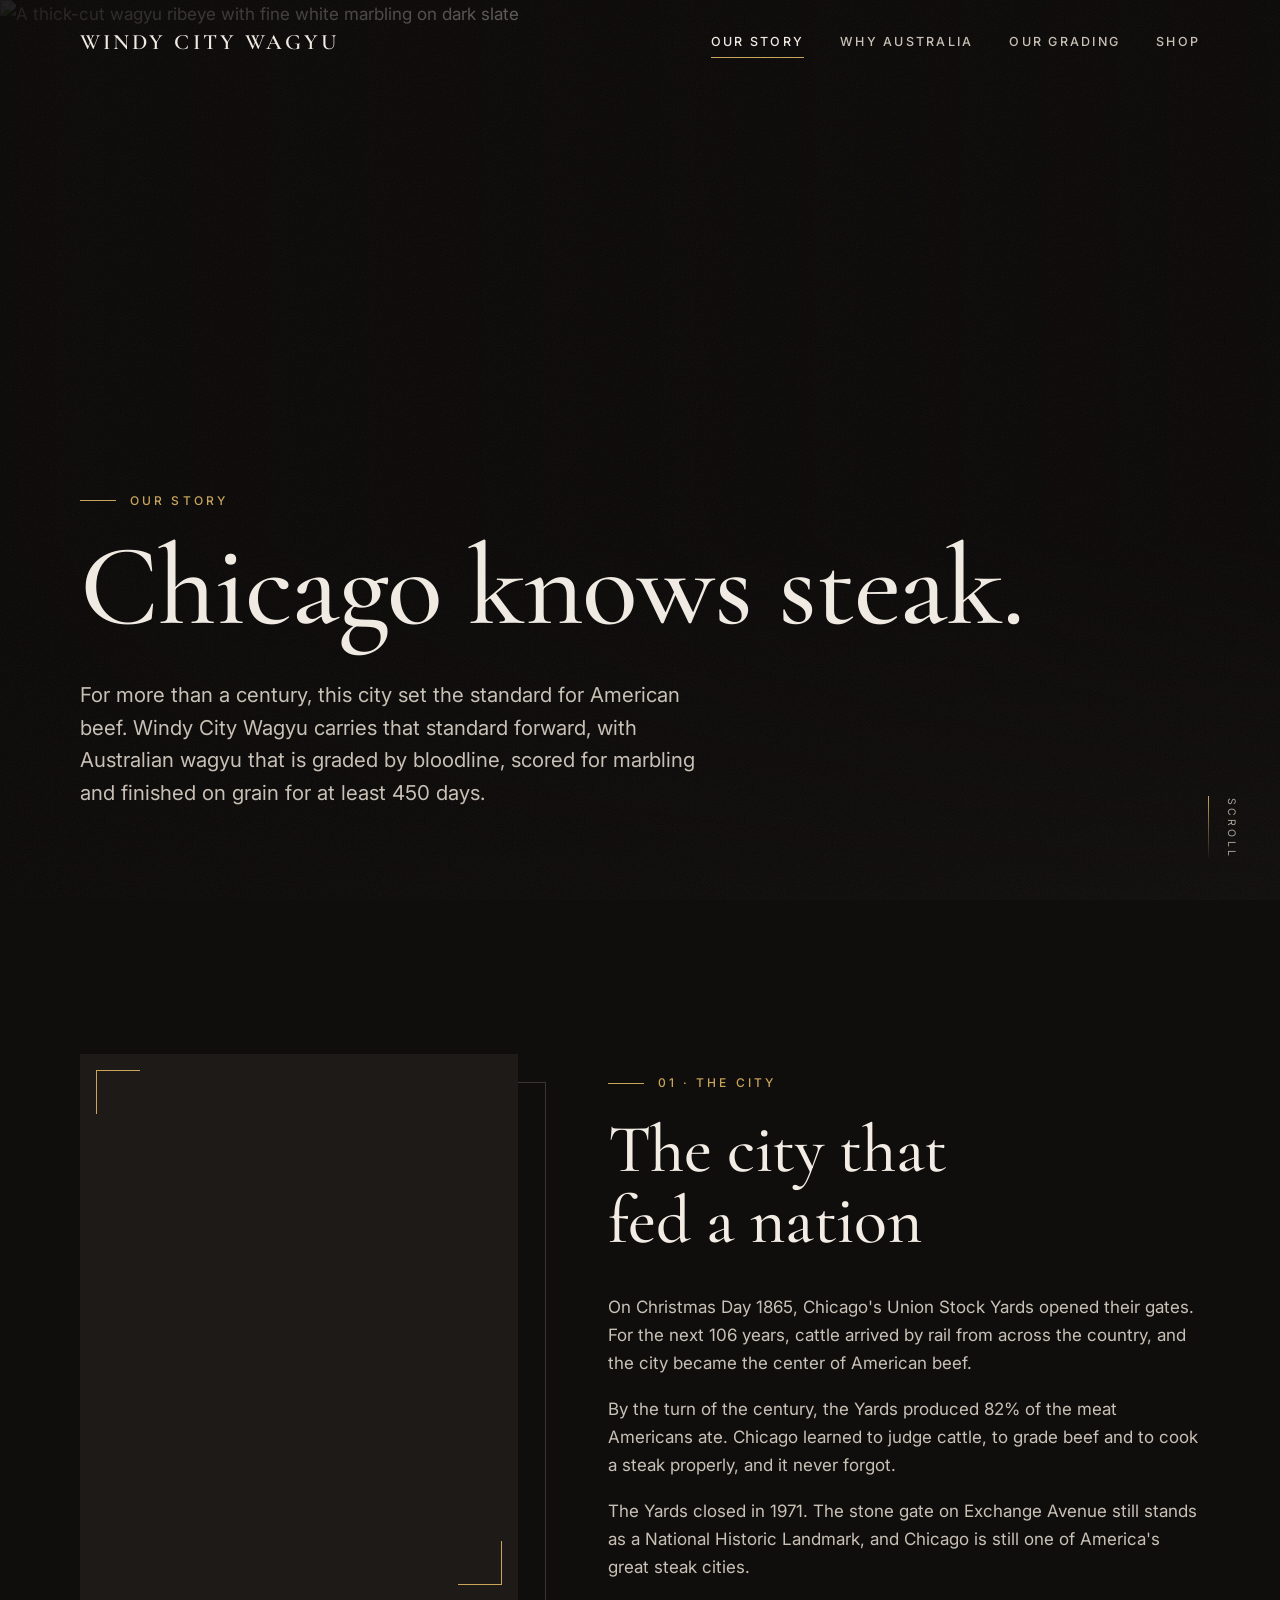
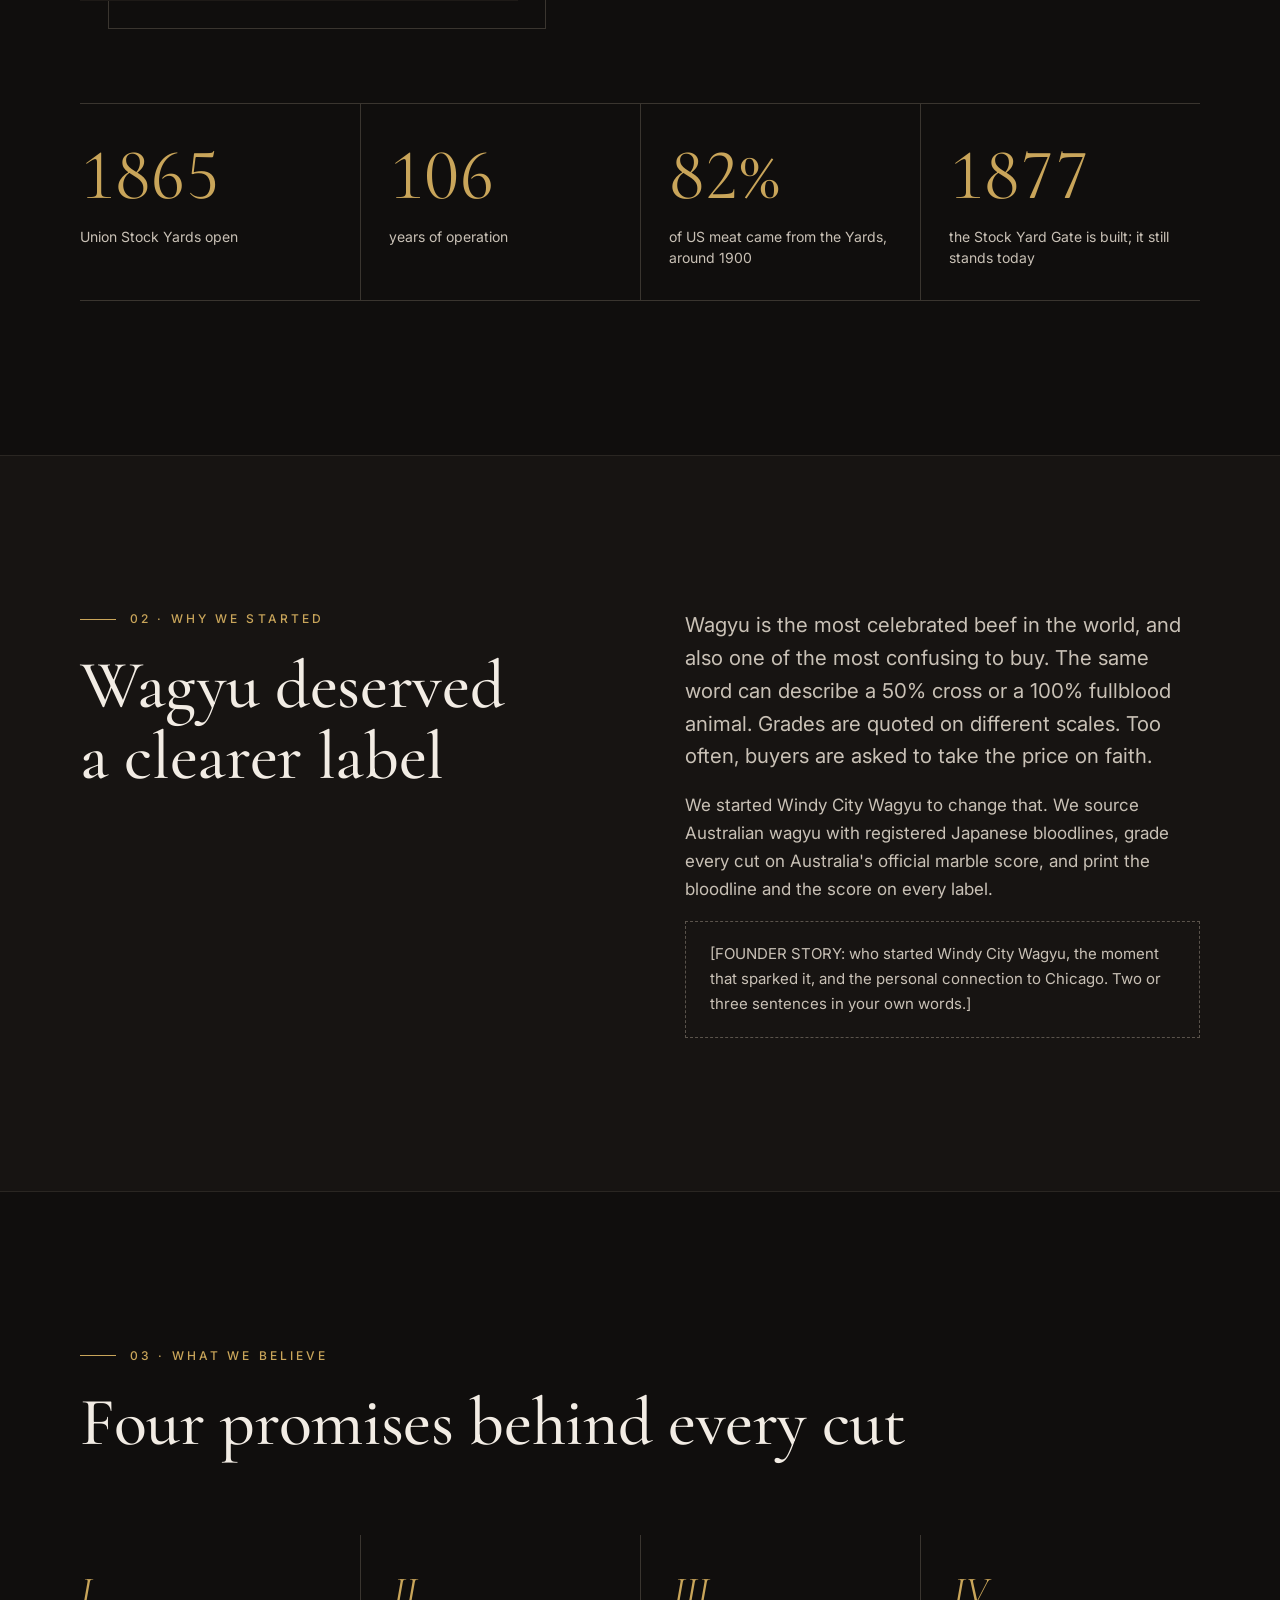
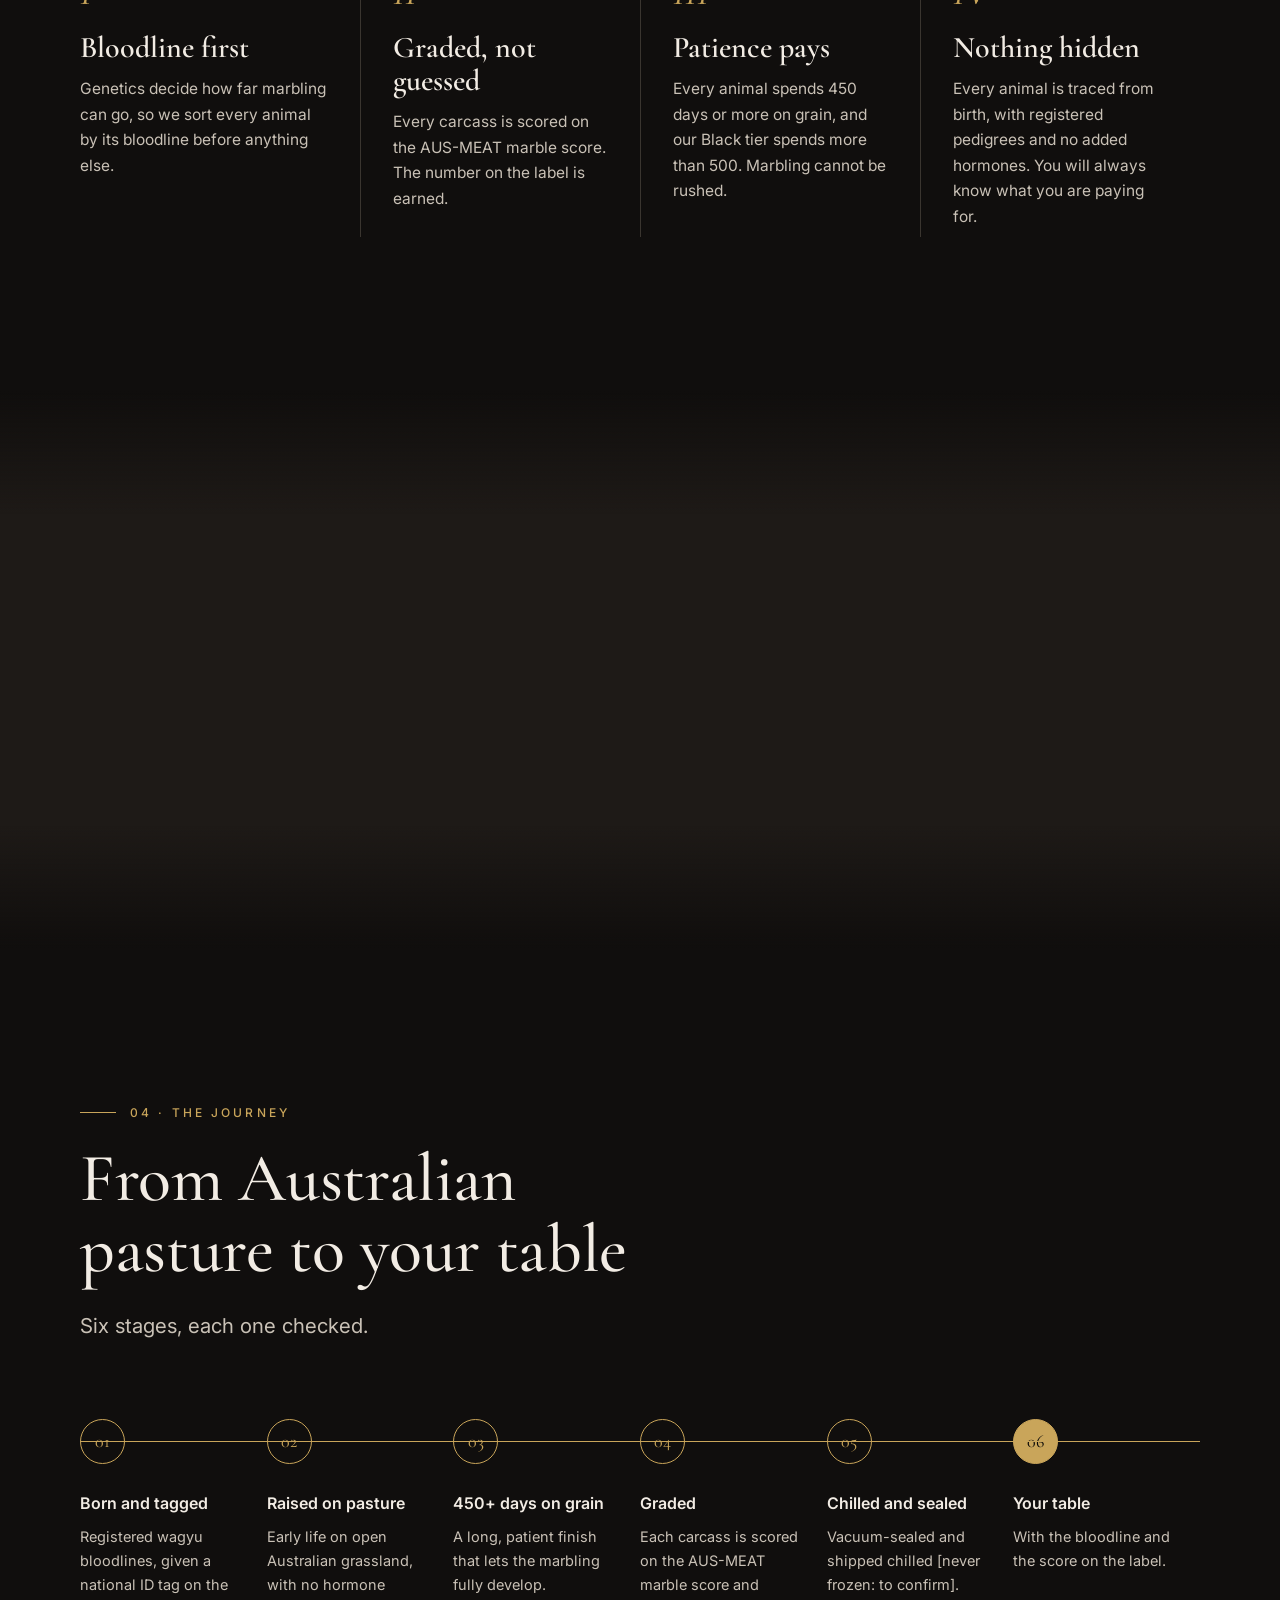
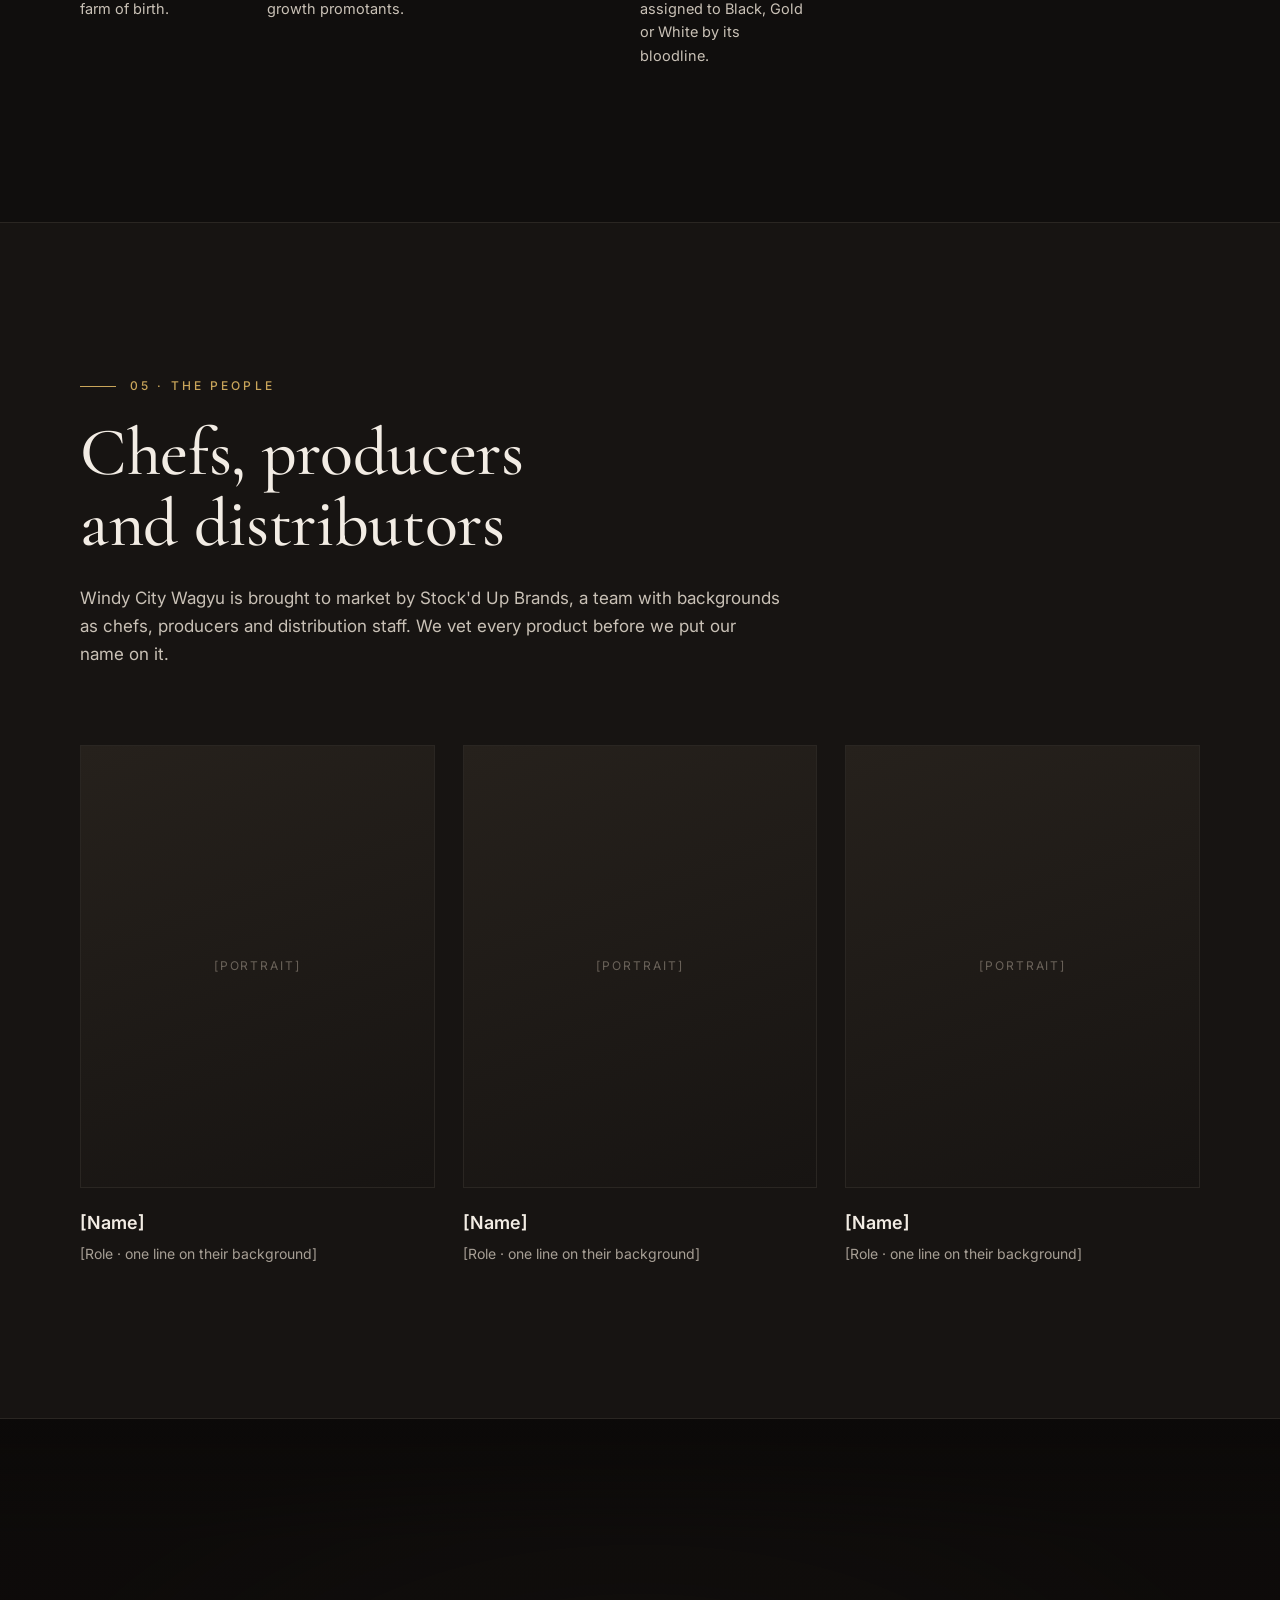
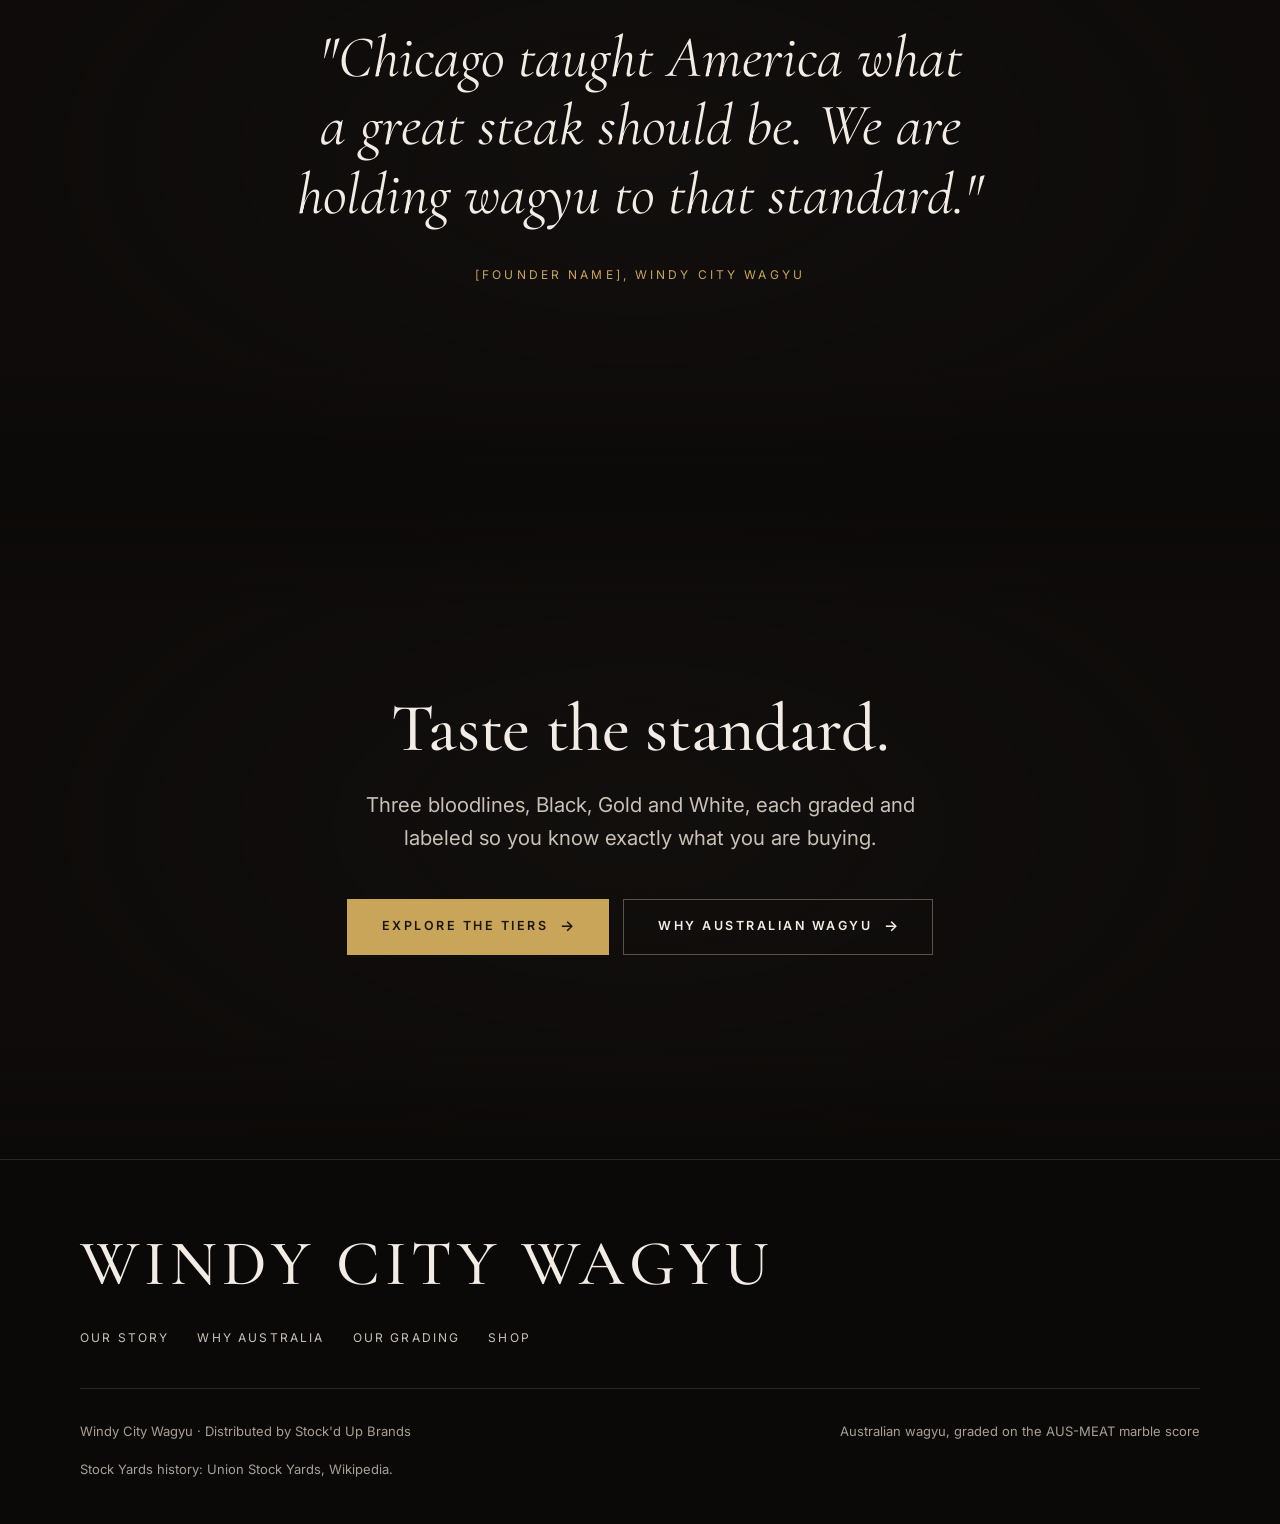
==== index.html @ c62c2001 "Redesign the site with a shared design system and motion Same copy on all four pages. Adds a shared " ====
<!doctype html>
<html lang="en">
<head>
<meta charset="utf-8">
<meta name="viewport" content="width=device-width, initial-scale=1">
<title>Our Story — Windy City Wagyu</title>
<meta name="description" content="Australian wagyu graded by bloodline, scored for marbling and finished on grain for at least 450 days.">
<meta name="theme-color" content="#100E0D">
<link rel="preconnect" href="https://fonts.googleapis.com">
<link rel="preconnect" href="https://fonts.gstatic.com" crossorigin>
<link rel="stylesheet" href="https://fonts.googleapis.com/css2?family=Cormorant+Garamond:ital,wght@0,500;0,600;1,500&amp;family=Inter:wght@300;400;500;600&amp;display=swap">
<link rel="preload" as="image" href="images/hero-ribeye.webp">
<link rel="stylesheet" href="styles.css">
<script>document.documentElement.classList.add('js')</script>
</head>
<body>

<header class="site-header">
<div class="wrap">
<a class="brand" href="index.html">WINDY CITY WAGYU</a>
<button class="nav-toggle" type="button" aria-label="Menu" aria-expanded="false" aria-controls="site-nav"><span></span><span></span></button>
<nav id="site-nav" class="nav" aria-label="Main">
<a href="index.html" aria-current="page">Our Story</a>
<a href="why-australia.html">Why Australia</a>
<a href="our-grading.html">Our Grading</a>
<a href="shop.html">Shop</a>
</nav>
</div>
</header>

<main>

<section id="top" class="hero">
<div class="hero-media" style="--pos: 70% center"><img src="images/hero-ribeye.webp" alt="A thick-cut wagyu ribeye with fine white marbling on dark slate" width="2400" height="1350" fetchpriority="high"></div>
<div class="wrap">
<p class="eyebrow" data-hero="1">Our Story</p>
<h1 class="display" data-hero="2">Chicago knows steak.</h1>
<p class="lede" data-hero="3">For more than a century, this city set the standard for American beef. Windy City Wagyu carries that standard forward, with Australian wagyu that is graded by bloodline, scored for marbling and finished on grain for at least 450 days.</p>
</div>
<span class="scroll-cue" aria-hidden="true">Scroll</span>
</section>

<section class="section" aria-labelledby="city-title">
<div class="wrap">
<div class="split split--wide-right">
<div class="frame-wrap" data-reveal="left">
<div class="frame frame--portrait frame--corners" data-parallax><img src="images/stockyard-gate.webp" alt="A historic limestone stockyard gate at dusk" width="1400" height="1750" loading="lazy"></div>
</div>
<div>
<p class="eyebrow" data-reveal>01 · The city</p>
<h2 id="city-title" class="h2" data-reveal style="--d:.1s">The city that fed a nation</h2>
<div class="muted" style="margin-top: 36px">
<p data-reveal style="--d:.15s">On Christmas Day 1865, Chicago's Union Stock Yards opened their gates. For the next 106 years, cattle arrived by rail from across the country, and the city became the center of American beef.</p>
<p data-reveal style="--d:.2s">By the turn of the century, the Yards produced 82% of the meat Americans ate. Chicago learned to judge cattle, to grade beef and to cook a steak properly, and it never forgot.</p>
<p data-reveal style="--d:.25s">The Yards closed in 1971. The stone gate on Exchange Avenue still stands as a National Historic Landmark, and Chicago is still one of America's great steak cities.</p>
</div>
</div>
</div>
<div class="stats">
<div class="stat" data-reveal><div class="stat-num" data-count>1865</div><div class="stat-label">Union Stock Yards open</div></div>
<div class="stat" data-reveal style="--d:.1s"><div class="stat-num" data-count>106</div><div class="stat-label">years of operation</div></div>
<div class="stat" data-reveal style="--d:.2s"><div class="stat-num" data-count>82%</div><div class="stat-label">of US meat came from the Yards, around 1900</div></div>
<div class="stat" data-reveal style="--d:.3s"><div class="stat-num" data-count>1877</div><div class="stat-label">the Stock Yard Gate is built; it still stands today</div></div>
</div>
</div>
</section>

<section class="section section--alt" aria-labelledby="why-title">
<div class="wrap">
<div class="split split--top">
<div>
<p class="eyebrow" data-reveal>02 · Why we started</p>
<h2 id="why-title" class="h2" data-reveal style="--d:.1s">Wagyu deserved a clearer label</h2>
</div>
<div class="muted">
<p class="lede" data-reveal>Wagyu is the most celebrated beef in the world, and also one of the most confusing to buy. The same word can describe a 50% cross or a 100% fullblood animal. Grades are quoted on different scales. Too often, buyers are asked to take the price on faith.</p>
<p data-reveal style="--d:.1s">We started Windy City Wagyu to change that. We source Australian wagyu with registered Japanese bloodlines, grade every cut on Australia's official marble score, and print the bloodline and the score on every label.</p>
<p class="placeholder-note" data-reveal style="--d:.2s">[FOUNDER STORY: who started Windy City Wagyu, the moment that sparked it, and the personal connection to Chicago. Two or three sentences in your own words.]</p>
</div>
</div>
</div>
</section>

<section class="section" aria-labelledby="believe-title">
<div class="wrap">
<div class="section-head">
<p class="eyebrow" data-reveal>03 · What we believe</p>
<h2 id="believe-title" class="h2" data-reveal style="--d:.1s">Four promises behind every cut</h2>
</div>
<div class="grid-4">
<div class="promise" data-reveal><div class="numeral">I</div><h3>Bloodline first</h3><p>Genetics decide how far marbling can go, so we sort every animal by its bloodline before anything else.</p></div>
<div class="promise" data-reveal style="--d:.1s"><div class="numeral">II</div><h3>Graded, not guessed</h3><p>Every carcass is scored on the AUS-MEAT marble score. The number on the label is earned.</p></div>
<div class="promise" data-reveal style="--d:.2s"><div class="numeral">III</div><h3>Patience pays</h3><p>Every animal spends 450 days or more on grain, and our Black tier spends more than 500. Marbling cannot be rushed.</p></div>
<div class="promise" data-reveal style="--d:.3s"><div class="numeral">IV</div><h3>Nothing hidden</h3><p>Every animal is traced from birth, with registered pedigrees and no added hormones. You will always know what you are paying for.</p></div>
</div>
</div>
</section>

<div class="band" aria-hidden="true">
<div class="frame" data-parallax><img src="images/pasture-herd.webp" alt="" width="2400" height="1029" loading="lazy"></div>
</div>

<section class="section" aria-labelledby="journey-title">
<div class="wrap">
<div class="section-head">
<p class="eyebrow" data-reveal>04 · The journey</p>
<h2 id="journey-title" class="h2" data-reveal style="--d:.1s">From Australian pasture to your table</h2>
<p class="lede" data-reveal style="--d:.2s">Six stages, each one checked.</p>
</div>
<ol class="steps">
<li style="--d:0s"><div class="dot">01</div><h3>Born and tagged</h3><p>Registered wagyu bloodlines, given a national ID tag on the farm of birth.</p></li>
<li style="--d:.35s"><div class="dot">02</div><h3>Raised on pasture</h3><p>Early life on open Australian grassland, with no hormone growth promotants.</p></li>
<li style="--d:.7s"><div class="dot">03</div><h3>450+ days on grain</h3><p>A long, patient finish that lets the marbling fully develop.</p></li>
<li style="--d:1.05s"><div class="dot">04</div><h3>Graded</h3><p>Each carcass is scored on the AUS-MEAT marble score and assigned to Black, Gold or White by its bloodline.</p></li>
<li style="--d:1.4s"><div class="dot">05</div><h3>Chilled and sealed</h3><p>Vacuum-sealed and shipped chilled [never frozen: to confirm].</p></li>
<li style="--d:1.75s"><div class="dot">06</div><h3>Your table</h3><p>With the bloodline and the score on the label.</p></li>
</ol>
</div>
</section>

<section class="section section--alt" aria-labelledby="people-title">
<div class="wrap">
<div class="section-head">
<p class="eyebrow" data-reveal>05 · The people</p>
<h2 id="people-title" class="h2" data-reveal style="--d:.1s">Chefs, producers and distributors</h2>
<p class="muted" data-reveal style="--d:.2s">Windy City Wagyu is brought to market by Stock'd Up Brands, a team with backgrounds as chefs, producers and distribution staff. We vet every product before we put our name on it.</p>
</div>
<div class="people">
<div class="person" data-reveal><div class="portrait" role="img" aria-label="Portrait placeholder">[PORTRAIT]</div><h3>[Name]</h3><p>[Role · one line on their background]</p></div>
<div class="person" data-reveal style="--d:.1s"><div class="portrait" role="img" aria-label="Portrait placeholder">[PORTRAIT]</div><h3>[Name]</h3><p>[Role · one line on their background]</p></div>
<div class="person" data-reveal style="--d:.2s"><div class="portrait" role="img" aria-label="Portrait placeholder">[PORTRAIT]</div><h3>[Name]</h3><p>[Role · one line on their background]</p></div>
</div>
</div>
</section>

<section class="photo-section center" aria-labelledby="quote-title">
<div class="frame" data-parallax><img src="images/searing.webp" alt="" width="2400" height="1350" loading="lazy"></div>
<div class="wrap wrap--narrow">
<h2 id="quote-title" class="visually-hidden">Our promise</h2>
<p class="quote" data-reveal style="--d:.1s">"Chicago taught America what a great steak should be. We are holding wagyu to that standard."</p>
<p class="attribution" data-reveal style="--d:.25s">[Founder name], Windy City Wagyu</p>
</div>
</section>

<section id="shop" class="photo-section center">
<div class="frame" data-parallax><img src="images/cuts-board.webp" alt="" width="2400" height="1350" loading="lazy"></div>
<div class="wrap">
<h2 class="h2" data-reveal>Taste the standard.</h2>
<p class="muted lede" data-reveal style="--d:.1s">Three bloodlines, Black, Gold and White, each graded and labeled so you know exactly what you are buying.</p>
<div class="btns btns--center" data-reveal style="--d:.2s">
<a class="btn" href="our-grading.html">Explore the tiers</a>
<a class="btn btn--ghost" href="why-australia.html">Why Australian wagyu</a>
</div>
</div>
</section>

</main>

<footer class="site-footer">
<div class="wrap">
<div class="footer-top">
<div class="footer-brand">WINDY CITY WAGYU</div>
<nav class="footer-nav" aria-label="Footer">
<a href="index.html">Our Story</a>
<a href="why-australia.html">Why Australia</a>
<a href="our-grading.html">Our Grading</a>
<a href="shop.html">Shop</a>
</nav>
</div>
<div class="footer-meta">
<span>Windy City Wagyu · Distributed by Stock'd Up Brands</span>
<span>Australian wagyu, graded on the AUS-MEAT marble score</span>
</div>
<p class="footer-sources">Stock Yards history: Union Stock Yards, Wikipedia.</p>
</div>
</footer>

<script src="site.js" defer></script>
</body>
</html>
---- styles.css ----
/* Windy City Wagyu — shared design system */

:root {
  --ink: #0B0908;
  --bg: #100E0D;
  --bg-2: #171412;
  --bg-3: #1E1A17;
  --line: #2A2622;
  --line-2: #3A352F;
  --line-3: #5A534B;
  --text: #F2ECE4;
  --text-2: #C9C1B6;
  --text-3: #A79F95;
  --gold: #C9A55A;
  --gold-hi: #E2C27F;
  --gold-lo: #8C7038;
  --ivory: #EDE8E1;
  --serif: 'Cormorant Garamond', Georgia, serif;
  --sans: Inter, system-ui, -apple-system, sans-serif;
  --wrap: 1200px;
  --gutter: clamp(20px, 4vw, 40px);
  --section: clamp(88px, 12vw, 160px);
  --ease: cubic-bezier(.2, .7, .2, 1);
}

*, *::before, *::after { box-sizing: border-box; }
html { scroll-behavior: smooth; -webkit-text-size-adjust: 100%; }
body {
  margin: 0;
  background: var(--bg);
  color: var(--text);
  font-family: var(--sans);
  font-size: 17px;
  line-height: 1.65;
  -webkit-font-smoothing: antialiased;
  overflow-x: hidden;
}
img { display: block; max-width: 100%; height: auto; }
a { color: var(--gold); transition: color .3s var(--ease); }
a:hover { color: var(--gold-hi); }
::selection { background: var(--gold); color: var(--ink); }
:focus-visible { outline: 2px solid var(--gold); outline-offset: 3px; }

/* Film grain over everything, for a printed, tactile feel */
body::after {
  content: "";
  position: fixed;
  inset: 0;
  z-index: 100;
  pointer-events: none;
  opacity: .06;
  background-image: url("data:image/svg+xml,%3Csvg xmlns='http://www.w3.org/2000/svg' width='160' height='160'%3E%3Cfilter id='n'%3E%3CfeTurbulence type='fractalNoise' baseFrequency='.9' numOctaves='2' stitchTiles='stitch'/%3E%3C/filter%3E%3Crect width='100%25' height='100%25' filter='url(%23n)'/%3E%3C/svg%3E");
}

.wrap { max-width: var(--wrap); margin: 0 auto; padding: 0 var(--gutter); }
.wrap--narrow { max-width: 920px; }

/* ---------- Header ---------- */
.site-header {
  position: fixed;
  top: 0; left: 0; right: 0;
  z-index: 50;
  transition: background .4s var(--ease), border-color .4s var(--ease), backdrop-filter .4s;
  border-bottom: 1px solid transparent;
}
.site-header.is-scrolled,
.site-header.is-open {
  background: rgba(16, 14, 13, .86);
  backdrop-filter: blur(14px) saturate(1.2);
  -webkit-backdrop-filter: blur(14px) saturate(1.2);
  border-bottom-color: var(--line);
}
.site-header .wrap {
  display: flex;
  align-items: center;
  justify-content: space-between;
  gap: 24px;
  height: 84px;
  transition: height .4s var(--ease);
}
.site-header.is-scrolled .wrap { height: 68px; }
.brand {
  font-family: var(--serif);
  font-size: 22px;
  font-weight: 600;
  letter-spacing: .14em;
  color: var(--text);
  text-decoration: none;
  white-space: nowrap;
}
.brand:hover { color: var(--text); }
.nav { display: flex; gap: 36px; }
.nav a {
  position: relative;
  color: var(--text-2);
  text-decoration: none;
  font-size: 12.5px;
  font-weight: 500;
  letter-spacing: .18em;
  text-transform: uppercase;
  padding: 6px 0;
}
.nav a::after {
  content: "";
  position: absolute;
  left: 0; right: 0; bottom: 0;
  height: 1px;
  background: var(--gold);
  transform: scaleX(0);
  transform-origin: right;
  transition: transform .5s var(--ease);
}
.nav a:hover { color: var(--text); }
.nav a:hover::after, .nav a[aria-current="page"]::after { transform: scaleX(1); transform-origin: left; }
.nav a[aria-current="page"] { color: var(--text); }
.nav-toggle {
  display: none;
  width: 44px; height: 44px;
  margin-right: -10px;
  background: none;
  border: 0;
  cursor: pointer;
  position: relative;
}
.nav-toggle span {
  position: absolute;
  left: 11px; right: 11px;
  height: 1px;
  background: var(--text);
  transition: transform .4s var(--ease), top .4s var(--ease);
}
.nav-toggle span:first-child { top: 18px; }
.nav-toggle span:last-child { top: 26px; }
.is-open .nav-toggle span:first-child { top: 22px; transform: rotate(45deg); }
.is-open .nav-toggle span:last-child { top: 22px; transform: rotate(-45deg); }

@media (max-width: 860px) {
  .nav-toggle { display: block; }
  .nav {
    position: fixed;
    top: 68px; left: 0; right: 0;
    height: calc(100vh - 68px);
    height: calc(100dvh - 68px);
    flex-direction: column;
    gap: 0;
    padding: 24px var(--gutter);
    background: var(--bg);
    opacity: 0;
    visibility: hidden;
    transform: translateY(-8px);
    transition: opacity .4s var(--ease), transform .4s var(--ease), visibility .4s;
  }
  .site-header.is-open .nav { opacity: 1; visibility: visible; transform: none; }
  .nav a {
    font-family: var(--serif);
    font-size: 34px;
    letter-spacing: .02em;
    text-transform: none;
    padding: 14px 0;
    border-bottom: 1px solid var(--line);
  }
  .nav a::after { display: none; }
  .nav a[aria-current="page"] { color: var(--gold); }
  .site-header .wrap { height: 68px; }
}

/* ---------- Type ---------- */
.eyebrow {
  display: flex;
  align-items: center;
  gap: 14px;
  margin: 0 0 22px;
  font-size: 12px;
  font-weight: 500;
  letter-spacing: .26em;
  text-transform: uppercase;
  color: var(--gold);
}
.eyebrow::before {
  content: "";
  width: 36px;
  height: 1px;
  background: currentColor;
  flex: none;
}
.eyebrow--center { justify-content: center; }
.eyebrow--center::after { content: ""; width: 36px; height: 1px; background: currentColor; flex: none; }

.display {
  margin: 0;
  font-family: var(--serif);
  font-weight: 500;
  font-size: clamp(54px, 9vw, 128px);
  line-height: .96;
  letter-spacing: -.01em;
}
.display--md { font-size: clamp(46px, 7.4vw, 100px); line-height: 1; }
.h2 {
  margin: 0;
  font-family: var(--serif);
  font-weight: 500;
  font-size: clamp(38px, 5.4vw, 68px);
  line-height: 1.04;
  letter-spacing: -.005em;
  text-wrap: balance;
}
.h3 { margin: 0; font-family: var(--serif); font-weight: 600; font-size: 30px; line-height: 1.12; }
.lede { font-size: clamp(18px, 1.6vw, 21px); line-height: 1.6; color: var(--text-2); }
.muted { color: var(--text-2); }
.small { font-size: 15px; }
.fine { font-size: 13px; color: var(--text-3); }
p { margin: 0 0 18px; }
p:last-child { margin-bottom: 0; }
strong.hl { color: var(--text); font-weight: 600; }
.numeral { font-family: var(--serif); font-size: 22px; color: var(--gold); line-height: 1; }

/* ---------- Buttons ---------- */
.btns { display: flex; flex-wrap: wrap; gap: 14px; }
.btns--center { justify-content: center; }
.btn {
  position: relative;
  display: inline-flex;
  align-items: center;
  justify-content: center;
  gap: 12px;
  min-height: 56px;
  padding: 0 34px;
  overflow: hidden;
  isolation: isolate;
  background: var(--gold);
  color: #1A1611;
  text-decoration: none;
  font-size: 12.5px;
  font-weight: 600;
  letter-spacing: .2em;
  text-transform: uppercase;
  border: 1px solid var(--gold);
  transition: color .45s var(--ease), border-color .45s var(--ease);
}
.btn::before {
  content: "";
  position: absolute;
  inset: 0;
  z-index: -1;
  background: var(--gold-hi);
  transform: translateY(101%);
  transition: transform .5s var(--ease);
}
.btn:hover { color: #1A1611; border-color: var(--gold-hi); }
.btn:hover::before { transform: none; }
.btn::after { content: "→"; font-size: 15px; letter-spacing: 0; transition: transform .45s var(--ease); }
.btn:hover::after { transform: translateX(4px); }
.btn--ghost { background: transparent; color: var(--text); border-color: var(--line-3); }
.btn--ghost::before { background: var(--text); }
.btn--ghost:hover { color: var(--ink); border-color: var(--text); }
.btn--ivory { background: var(--ivory); border-color: var(--ivory); }
.btn--ivory::before { background: #fff; }
.btn--sm { min-height: 50px; padding: 0 24px; font-size: 12px; }
.btn--block { width: 100%; }
.text-link {
  display: inline-flex;
  align-items: center;
  gap: 10px;
  min-height: 44px;
  font-size: 13px;
  font-weight: 600;
  letter-spacing: .16em;
  text-transform: uppercase;
  text-decoration: none;
}

/* ---------- Hero ---------- */
.hero {
  position: relative;
  min-height: 100vh;
  min-height: 100svh;
  display: flex;
  align-items: flex-end;
  padding: 160px 0 clamp(72px, 10vh, 120px);
  overflow: hidden;
  background: var(--ink);
}
.hero--short { min-height: 88vh; min-height: 88svh; }
.hero-media { position: absolute; inset: 0; }
.hero-media img {
  width: 100%;
  height: 100%;
  object-fit: cover;
  object-position: var(--pos, center);
  transform: scale(1.08);
  animation: heroZoom 14s var(--ease) forwards;
}
@keyframes heroZoom { to { transform: scale(1); } }
.hero::before {
  content: "";
  position: absolute;
  inset: 0;
  z-index: 1;
  background:
    linear-gradient(90deg, rgba(11, 9, 8, .92) 0%, rgba(11, 9, 8, .62) 45%, rgba(11, 9, 8, .1) 100%),
    linear-gradient(0deg, rgba(16, 14, 13, 1) 0%, rgba(16, 14, 13, 0) 40%);
}
.hero .wrap { position: relative; z-index: 2; width: 100%; }
.hero .display { max-width: 980px; }
.hero .lede { max-width: 640px; margin-top: 36px; }
.hero .btns { margin-top: 44px; }
.scroll-cue {
  position: absolute;
  z-index: 2;
  right: var(--gutter);
  bottom: 40px;
  display: flex;
  flex-direction: column;
  align-items: center;
  gap: 14px;
  font-size: 10.5px;
  letter-spacing: .3em;
  text-transform: uppercase;
  color: var(--text-3);
  writing-mode: vertical-rl;
}
.scroll-cue::after {
  content: "";
  width: 1px;
  height: 64px;
  background: linear-gradient(var(--gold), transparent);
  animation: cue 2.4s var(--ease) infinite;
  transform-origin: top;
}
@keyframes cue { 0% { transform: scaleY(0); } 50% { transform: scaleY(1); transform-origin: top; } 51% { transform-origin: bottom; } 100% { transform: scaleY(0); transform-origin: bottom; } }
@media (max-width: 700px) { .scroll-cue { display: none; } }

/* Hero entrance */
.hero [data-hero] { opacity: 0; transform: translateY(28px); animation: rise 1.2s var(--ease) forwards; }
.hero [data-hero="1"] { animation-delay: .15s; }
.hero [data-hero="2"] { animation-delay: .35s; }
.hero [data-hero="3"] { animation-delay: .55s; }
.hero [data-hero="4"] { animation-delay: .75s; }
@keyframes rise { to { opacity: 1; transform: none; } }

/* On-page chips (Why Australia) */
.chips { display: flex; flex-wrap: wrap; gap: 10px; margin-top: 48px; }
.chips a {
  display: inline-flex;
  align-items: center;
  min-height: 44px;
  padding: 0 18px;
  border: 1px solid rgba(242, 236, 228, .18);
  background: rgba(16, 14, 13, .4);
  backdrop-filter: blur(6px);
  -webkit-backdrop-filter: blur(6px);
  color: var(--text-2);
  text-decoration: none;
  font-size: 14px;
  transition: border-color .3s, color .3s, background .3s;
}
.chips a:hover { border-color: var(--gold); color: var(--text); background: rgba(201, 165, 90, .08); }

/* ---------- Sections ---------- */
.section { position: relative; padding: var(--section) 0; }
.section--alt { background: var(--bg-2); border-top: 1px solid var(--line); border-bottom: 1px solid var(--line); }
.section--alt + .section--alt { border-top: 0; }
.section-head { margin-bottom: clamp(48px, 6vw, 80px); max-width: 860px; }
.section-head .lede, .section-head .muted { margin-top: 24px; max-width: 700px; }
.section-head--center { margin-left: auto; margin-right: auto; text-align: center; }
.section-head--center .lede, .section-head--center .muted { margin-left: auto; margin-right: auto; }

.split { display: grid; grid-template-columns: 1fr 1fr; gap: clamp(48px, 7vw, 112px); align-items: center; }
.split--top { align-items: start; }
.split--wide-left { grid-template-columns: 1.15fr .85fr; }
.split--wide-right { grid-template-columns: .85fr 1.15fr; }
@media (max-width: 900px) {
  .split, .split--wide-left, .split--wide-right { grid-template-columns: 1fr; }
}

/* Image frames */
.frame { position: relative; overflow: hidden; background: var(--bg-3); }
.frame img { width: 100%; height: 100%; object-fit: cover; }
.frame--portrait { aspect-ratio: 4 / 5; }
.frame--land { aspect-ratio: 16 / 10; }
.frame--corners::before, .frame--corners::after {
  content: "";
  position: absolute;
  z-index: 2;
  width: 44px;
  height: 44px;
  border: 1px solid var(--gold);
  pointer-events: none;
}
.frame--corners::before { top: 16px; left: 16px; border-right: 0; border-bottom: 0; }
.frame--corners::after { right: 16px; bottom: 16px; border-left: 0; border-top: 0; }
.frame-wrap { position: relative; }
.frame-wrap::before {
  content: "";
  position: absolute;
  inset: 28px -28px -28px 28px;
  border: 1px solid var(--line-2);
  z-index: 0;
}
.frame-wrap > .frame { z-index: 1; }
@media (max-width: 900px) { .frame-wrap::before { inset: 16px -12px -16px 12px; } }

/* Parallax: JS sets --shift on [data-parallax] */
[data-parallax] img { transform: translate3d(0, var(--shift, 0), 0) scale(1.14); will-change: transform; }

/* Full-bleed photographic band */
.band { position: relative; height: clamp(320px, 62vh, 640px); overflow: hidden; background: var(--ink); }
.band .frame { position: absolute; inset: 0; }
.band::after {
  content: "";
  position: absolute;
  inset: 0;
  background: linear-gradient(180deg, var(--bg) 0%, rgba(16, 14, 13, 0) 22%, rgba(16, 14, 13, 0) 78%, var(--bg) 100%);
  pointer-events: none;
}
.band--alt::after { background: linear-gradient(180deg, var(--bg-2) 0%, rgba(23, 20, 18, 0) 22%, rgba(16, 14, 13, 0) 78%, var(--bg) 100%); }

/* Section over a photograph */
.photo-section { position: relative; overflow: hidden; padding: clamp(120px, 16vw, 220px) 0; background: var(--ink); }
.photo-section > .frame { position: absolute; inset: 0; }
.photo-section::before {
  content: "";
  position: absolute;
  inset: 0;
  z-index: 1;
  background: radial-gradient(ellipse at center, rgba(11, 9, 8, .62) 0%, rgba(11, 9, 8, .86) 70%), linear-gradient(180deg, var(--bg) 0%, rgba(16,14,13,0) 18%, rgba(16,14,13,0) 82%, var(--bg) 100%);
}
.photo-section .wrap { position: relative; z-index: 2; }
.photo-section .h2 { margin: 0 auto 24px; max-width: 820px; }
.photo-section .muted { margin: 0 auto 44px; max-width: 580px; }
.center { text-align: center; }

/* ---------- Reveal on scroll ---------- */
.js [data-reveal] { opacity: 0; transform: translateY(36px); transition: opacity 1.1s var(--ease), transform 1.1s var(--ease); transition-delay: var(--d, 0s); }
.js [data-reveal="fade"] { transform: none; }
.js [data-reveal="left"] { transform: translateX(-40px); }
.js [data-reveal="right"] { transform: translateX(40px); }
.js [data-reveal="mask"] { opacity: 1; transform: none; clip-path: inset(0 0 100% 0); transition: clip-path 1.4s var(--ease); transition-delay: var(--d, 0s); }
.js [data-reveal].is-in { opacity: 1; transform: none; }
.js [data-reveal="mask"].is-in { clip-path: inset(0 0 0 0); }

/* ---------- Stats ---------- */
.stats { display: grid; grid-template-columns: repeat(4, minmax(0, 1fr)); border-top: 1px solid var(--line-2); border-bottom: 1px solid var(--line-2); margin-top: clamp(64px, 8vw, 104px); }
.stat { padding: 36px 28px 32px; border-left: 1px solid var(--line-2); }
.stat:first-child { border-left: 0; padding-left: 0; }
.stat-num { font-family: var(--serif); font-size: clamp(52px, 5.6vw, 76px); line-height: 1; color: var(--gold); font-variant-numeric: lining-nums tabular-nums; }
.stat-label { margin-top: 14px; color: var(--text-2); font-size: 14px; line-height: 1.5; max-width: 220px; }
@media (max-width: 900px) {
  .stats { grid-template-columns: repeat(2, minmax(0, 1fr)); }
  .stat:nth-child(3) { border-left: 0; padding-left: 0; }
  .stat:nth-child(n+3) { border-top: 1px solid var(--line-2); }
}
@media (max-width: 420px) { .stat { padding: 28px 16px; } }

.stack-stats { display: grid; gap: 16px; }
.stat-card { padding: 28px 30px; border: 1px solid var(--line-2); background: rgba(16, 14, 13, .6); }
.stat-card .stat-num { font-size: 56px; }
.stat-card .stat-label { max-width: none; font-size: 15px; }

/* ---------- Promise / feature grids ---------- */
.grid-4 { display: grid; grid-template-columns: repeat(4, minmax(0, 1fr)); gap: 0; }
.grid-4 > * { padding: 36px 32px 8px; border-left: 1px solid var(--line-2); }
.grid-4 > *:first-child { border-left: 0; padding-left: 0; }
@media (max-width: 1000px) {
  .grid-4 { grid-template-columns: repeat(2, minmax(0, 1fr)); row-gap: 48px; }
  .grid-4 > *:nth-child(3) { border-left: 0; padding-left: 0; }
}
@media (max-width: 600px) {
  .grid-4 { grid-template-columns: 1fr; row-gap: 0; }
  .grid-4 > * { border-left: 0; padding: 32px 0; border-top: 1px solid var(--line-2); }
}
.promise .numeral { font-size: 40px; font-style: italic; }
.promise h3 { margin: 20px 0 12px; font-family: var(--serif); font-weight: 600; font-size: 30px; line-height: 1.1; }
.promise p { color: var(--text-2); font-size: 15.5px; }
.feature { border-top: 1px solid var(--gold); padding-top: 24px; }
.feature h3 { margin: 0 0 10px; font-size: 18px; font-weight: 600; }
.feature p { color: var(--text-2); font-size: 15.5px; }
.features { display: grid; grid-template-columns: repeat(auto-fit, minmax(240px, 1fr)); gap: 48px 36px; }

/* ---------- Journey / numbered steps ---------- */
.steps { list-style: none; margin: 0; padding: 0; display: grid; grid-template-columns: repeat(6, minmax(0, 1fr)); gap: 0; position: relative; counter-reset: s; }
.steps::before, .steps::after {
  content: "";
  position: absolute;
  top: 22px; left: 0; right: 0;
  height: 1px;
  background: var(--line-2);
}
.steps::after { background: var(--gold); transform-origin: left; }
.js .steps::after { transform: scaleX(0); transition: transform 2.4s var(--ease) .2s; }
.js .steps.is-in::after { transform: none; }
.steps li { position: relative; padding: 0 22px 0 0; }
.steps .dot {
  position: relative;
  width: 45px; height: 45px;
  display: flex; align-items: center; justify-content: center;
  border: 1px solid var(--line-3);
  border-radius: 50%;
  background: var(--bg);
  font-family: var(--serif);
  font-size: 18px;
  color: var(--gold);
  transition: border-color .6s var(--ease), background .6s var(--ease), color .6s var(--ease);
  transition-delay: var(--d, 0s);
}
.steps li.is-in .dot { border-color: var(--gold); }
.steps li:last-child .dot { background: var(--gold); color: var(--ink); border-color: var(--gold); }
.steps h3 { margin: 26px 0 8px; font-size: 16px; font-weight: 600; }
.steps p { margin: 0; font-size: 14.5px; color: var(--text-2); }
@media (max-width: 1000px) {
  .steps { grid-template-columns: 1fr; gap: 0; }
  .steps::before, .steps::after { top: 0; bottom: 0; left: 22px; right: auto; width: 1px; height: auto; }
  .steps::after { transform-origin: top; }
  .js .steps::after { transform: scaleY(0); }
  .steps li { display: grid; grid-template-columns: 45px 1fr; column-gap: 24px; padding: 0 0 36px; }
  .steps li:last-child { padding-bottom: 0; }
  .steps .dot { grid-row: span 2; }
  .steps h3 { margin: 10px 0 6px; }
}

/* ---------- People ---------- */
.people { display: grid; grid-template-columns: repeat(auto-fit, minmax(260px, 1fr)); gap: 28px; }
.person .portrait {
  aspect-ratio: 4 / 5;
  display: flex; align-items: center; justify-content: center;
  background: linear-gradient(160deg, #26211C, #171412);
  border: 1px solid var(--line);
  color: #6B635A;
  font-size: 12px;
  letter-spacing: .16em;
}
.person h3 { margin: 20px 0 4px; font-size: 18px; font-weight: 600; }
.person p { margin: 0; font-size: 14px; color: var(--text-3); }

/* ---------- Quote ---------- */
.quote { font-family: var(--serif); font-style: italic; font-size: clamp(34px, 4.6vw, 60px); line-height: 1.16; margin: 0; text-wrap: balance; }
.quote-mark { display: block; font-family: var(--serif); font-size: 120px; line-height: .6; color: var(--gold); height: 54px; }
.attribution { margin-top: 36px; font-size: 12px; letter-spacing: .26em; text-transform: uppercase; color: var(--gold); }

.placeholder-note { padding: 20px 24px; border: 1px dashed var(--line-3); font-size: 15px; color: var(--text-2); }

.visually-hidden { position: absolute; width: 1px; height: 1px; overflow: hidden; clip: rect(0 0 0 0); white-space: nowrap; }

/* ---------- Grading: label ---------- */
.label-card {
  position: relative;
  width: 100%;
  max-width: 400px;
  margin: 0 auto;
  padding: 48px 36px;
  text-align: center;
  background: linear-gradient(160deg, #1A1613, #0E0C0B);
  border: 1px solid var(--gold);
  box-shadow: 0 40px 80px -30px rgba(0, 0, 0, .8), 0 0 0 8px rgba(201, 165, 90, .06);
  transform: perspective(900px) rotateY(var(--ry, -8deg)) rotateX(var(--rx, 4deg));
  transition: transform .6s var(--ease);
}
.label-card::before { content: ""; position: absolute; inset: 10px; border: 1px solid rgba(201, 165, 90, .28); pointer-events: none; }
.label-card .brandline { font-size: 11.5px; letter-spacing: .3em; color: var(--text-3); }
.label-card .marks { margin-top: 30px; display: flex; justify-content: center; }
.label-card .mark { padding: 0 26px; }
.label-card .mark + .mark { border-left: 1px solid var(--line-2); }
.label-card .k { font-size: 10.5px; letter-spacing: .24em; color: var(--text-3); }
.label-card .v { font-family: var(--serif); font-size: 60px; line-height: 1.1; }
.label-card .meta { margin-top: 30px; font-size: 14px; color: var(--text-2); }
.how { display: grid; gap: 32px; margin-top: 36px; }
.how-item { display: grid; grid-template-columns: 48px 1fr; gap: 22px; }
.how-num { width: 48px; height: 48px; display: flex; align-items: center; justify-content: center; border: 1px solid var(--gold); border-radius: 50%; font-family: var(--serif); font-size: 22px; color: var(--gold); }
.how-item h3 { margin: 4px 0 6px; font-size: 18px; font-weight: 600; }
.how-item p { color: var(--text-2); }

/* ---------- Grading: marble scale ---------- */
.scale-scroll { overflow-x: auto; padding-bottom: 8px; scrollbar-width: thin; scrollbar-color: var(--line-3) transparent; }
.scale { min-width: 760px; }
.scale-row { display: grid; grid-template-columns: repeat(11, minmax(0, 1fr)); gap: 6px; }
.swatch { height: 76px; border-radius: 2px; transform-origin: bottom; }
.js .scale .swatch { transform: scaleY(0); transition: transform .9s var(--ease); transition-delay: calc(var(--i) * 60ms); }
.js .scale.is-in .swatch { transform: none; }
.scale-labels { margin-top: 12px; font-size: 14px; font-weight: 500; text-align: center; color: var(--text-2); }
.scale-usda { margin-top: 20px; font-size: 13px; color: var(--text-3); }
.scale-usda div { border-top: 1px dashed var(--line-3); padding-top: 8px; text-align: center; }
.tierbars { margin-top: 44px; display: grid; gap: 14px; }
.tierbar { display: flex; justify-content: space-between; align-items: baseline; gap: 12px; padding: 14px 18px; border-radius: 2px; }
.tierbar .name { font-family: var(--serif); font-size: 26px; font-weight: 600; line-height: 1.1; }
.tierbar .range { font-size: 13px; font-weight: 500; }
.js .tierbar { clip-path: inset(0 100% 0 0); transition: clip-path 1.2s var(--ease); transition-delay: var(--d, 0s); }
.js .is-in .tierbar { clip-path: inset(0 0 0 0); }
.tier-black-bar { background: #050404; border: 1px solid var(--text); }
.tier-black-bar .range { color: var(--text-2); font-weight: 400; }
.tier-gold-bar { background: linear-gradient(100deg, #B8934A, #E2C27F 50%, #C9A55A); color: #1A1611; }
.tier-white-bar { background: var(--ivory); color: #1A1611; }
.callout { margin-top: 64px; max-width: 780px; padding: 32px 36px; background: var(--bg); border: 1px solid var(--line); border-left: 2px solid var(--gold); }
.callout h3 { margin: 0 0 10px; font-size: 18px; font-weight: 600; }
.callout p { color: var(--text-2); }

/* ---------- Tier cards ---------- */
.tiers { display: grid; grid-template-columns: repeat(3, minmax(0, 1fr)); gap: 24px; }
@media (max-width: 1000px) { .tiers { grid-template-columns: 1fr; } }
.tier {
  position: relative;
  overflow: hidden;
  display: flex;
  flex-direction: column;
  gap: 24px;
  padding: 44px 36px 40px;
  border: 1px solid var(--line-3);
  background: var(--bg-2);
  transition: transform .6s var(--ease), box-shadow .6s var(--ease), border-color .6s var(--ease);
}
.tier::after {
  content: "";
  position: absolute;
  top: 0; bottom: 0;
  left: -60%;
  width: 40%;
  background: linear-gradient(100deg, transparent, rgba(255, 255, 255, .07), transparent);
  transform: skewX(-18deg);
  transition: left 1s var(--ease);
  pointer-events: none;
}
.tier:hover { transform: translateY(-8px); box-shadow: 0 40px 70px -40px rgba(0, 0, 0, .9); }
.tier:hover::after { left: 130%; }
.tier--black { background: #050404; border-color: var(--text); }
.tier--gold { background: var(--bg); border-color: var(--gold); box-shadow: inset 0 0 0 1px rgba(201, 165, 90, .15); }
.tier .kicker { font-size: 11.5px; letter-spacing: .26em; color: var(--text-3); }
.tier .name { margin: 8px 0 0; font-family: var(--serif); font-weight: 600; font-size: 56px; line-height: 1; }
.tier--gold .name { color: var(--gold); }
.tier--white .name { color: var(--ivory); }
.tier .tagline { margin: 10px 0 0; font-family: var(--serif); font-size: 22px; font-style: italic; color: var(--text-2); }
.tier dl { margin: 0; display: grid; grid-template-columns: repeat(2, minmax(0, 1fr)); gap: 18px 12px; padding: 22px 0; border-top: 1px solid var(--line-2); border-bottom: 1px solid var(--line-2); font-size: 14px; }
.tier dt { color: var(--text-3); font-size: 12px; letter-spacing: .08em; text-transform: uppercase; }
.tier dd { margin: 4px 0 0; font-weight: 600; }
.tier .desc { color: var(--text-2); font-size: 15.5px; }

/* ---------- Shop ---------- */
.guide { display: grid; grid-template-columns: repeat(3, minmax(0, 1fr)); gap: 20px; }
@media (max-width: 900px) { .guide { grid-template-columns: 1fr; } }
.guide a {
  position: relative;
  display: block;
  padding: 36px 32px 34px;
  border: 1px solid var(--line-2);
  background: var(--bg);
  color: var(--text);
  text-decoration: none;
  transition: transform .5s var(--ease), border-color .5s var(--ease), background .5s var(--ease);
}
.guide a::after { content: "→"; position: absolute; right: 30px; bottom: 30px; font-size: 20px; color: var(--gold); transition: transform .5s var(--ease); }
.guide a:hover { transform: translateY(-6px); border-color: var(--gold); background: #13110F; }
.guide a:hover::after { transform: translateX(6px); }
.guide .k { font-size: 12px; letter-spacing: .2em; text-transform: uppercase; color: var(--text-3); }
.guide .t { margin-top: 12px; font-family: var(--serif); font-size: 36px; font-weight: 600; line-height: 1.05; }
.guide p { margin: 10px 0 0; padding-right: 30px; font-size: 15px; color: var(--text-2); }
.guide .g-gold { border-color: rgba(201, 165, 90, .6); }
.guide .g-gold .t { color: var(--gold); }
.guide .g-black { background: #050404; border-color: rgba(242, 236, 228, .5); }

.tier-rows { display: grid; gap: 20px; }
.tier-row {
  display: grid;
  grid-template-columns: 1.2fr 1fr auto;
  gap: 40px;
  align-items: center;
  padding: 44px;
  border: 1px solid var(--line-3);
  background: var(--bg-2);
  transition: border-color .5s var(--ease), transform .5s var(--ease);
}
.tier-row:hover { transform: translateX(6px); }
.tier-row.tier--black { background: #050404; border-color: var(--text); }
.tier-row.tier--gold { background: var(--bg); border-color: var(--gold); }
.tier-row .kicker { font-size: 11.5px; letter-spacing: .24em; color: var(--text-3); }
.tier-row .name { margin: 10px 0 6px; font-family: var(--serif); font-weight: 600; font-size: 60px; line-height: 1; }
.tier-row p { color: var(--text-2); margin: 0; }
.scores-k { font-size: 12px; letter-spacing: .12em; text-transform: uppercase; color: var(--text-3); margin-bottom: 12px; }
.scores { display: flex; flex-wrap: wrap; gap: 8px; }
.scores span { padding: 7px 14px; border: 1px solid var(--line-3); font-size: 14px; font-variant-numeric: tabular-nums; }
.scores .top { border-color: currentColor; }
.cuts-line { margin-top: 16px; font-size: 14px; color: var(--text-2); }
.price { font-size: 14px; color: var(--text-3); margin-bottom: 14px; }
.price b { font-family: var(--serif); font-size: 30px; color: var(--text); font-weight: 600; }
.buy { min-width: 220px; }
@media (max-width: 1000px) {
  .tier-row { grid-template-columns: 1fr; gap: 28px; padding: 36px 28px; }
  .tier-row:hover { transform: none; }
  .buy { min-width: 0; }
}

.cuts { display: grid; grid-template-columns: repeat(5, minmax(0, 1fr)); gap: 18px; }
@media (max-width: 1100px) { .cuts { grid-template-columns: repeat(3, minmax(0, 1fr)); } }
@media (max-width: 700px) { .cuts { grid-template-columns: repeat(2, minmax(0, 1fr)); gap: 14px; } }
@media (max-width: 440px) { .cuts { grid-template-columns: 1fr; } }
.cut { display: block; color: var(--text); text-decoration: none; }
.cut .frame { aspect-ratio: 1 / 1; }
.cut .frame img { transition: transform 1.2s var(--ease), filter 1.2s var(--ease); filter: saturate(.92) brightness(.92); }
.cut:hover .frame img { transform: scale(1.07); filter: none; }
.cut .frame::after { content: ""; position: absolute; inset: 0; border: 1px solid transparent; transition: border-color .5s var(--ease); }
.cut:hover .frame::after { border-color: var(--gold); }
.cut h3 { margin: 18px 0 4px; font-family: var(--serif); font-size: 28px; font-weight: 600; line-height: 1.1; }
.cut p { margin: 0; font-size: 14px; color: var(--text-2); }
.cut:hover { color: var(--text); }

.spec { margin: 0; border-top: 1px solid var(--line-2); }
.spec > div { display: flex; flex-wrap: wrap; justify-content: space-between; gap: 6px 24px; padding: 20px 0; border-bottom: 1px solid var(--line-2); }
.spec dt { font-weight: 600; }
.spec dd { margin: 0; color: var(--text-2); }

.rules { list-style: none; margin: 0; padding: 0; display: grid; grid-template-columns: repeat(2, minmax(0, 1fr)); gap: 40px 36px; }
@media (max-width: 600px) { .rules { grid-template-columns: 1fr; } }
.rules li { border-top: 1px solid var(--gold); padding-top: 20px; }
.rules h3 { margin: 10px 0 8px; font-size: 18px; font-weight: 600; }
.rules p { font-size: 15.5px; color: var(--text-2); }

.trade-cards { display: grid; grid-template-columns: 1fr 1fr; gap: 20px; }
@media (max-width: 800px) { .trade-cards { grid-template-columns: 1fr; } }
.trade-card { padding: 40px 36px; border: 1px solid var(--line-2); background: rgba(16, 14, 13, .72); backdrop-filter: blur(4px); }
.trade-card--gold { border-color: var(--gold); }
.trade-card .k { font-size: 12px; letter-spacing: .2em; text-transform: uppercase; color: var(--text-3); }
.trade-card--gold .k { color: var(--gold); }
.trade-card h3 { margin: 12px 0 12px; font-family: var(--serif); font-size: 34px; font-weight: 600; line-height: 1.08; }
.trade-card p { color: var(--text-2); }
.trade-steps { list-style: none; margin: 56px 0 0; padding: 0; display: grid; grid-template-columns: repeat(3, minmax(0, 1fr)); gap: 32px; }
@media (max-width: 800px) { .trade-steps { grid-template-columns: 1fr; } }
.trade-steps li { border-top: 1px solid var(--line-3); padding-top: 18px; }
.trade-steps h3 { margin: 8px 0 6px; font-size: 17px; font-weight: 600; }
.trade-steps p { font-size: 15px; color: var(--text-2); }
.trade-cta { margin-top: 56px; display: flex; flex-wrap: wrap; gap: 20px; align-items: center; }

/* ---------- Why Australia ---------- */
.timeline { list-style: none; margin: 0; padding: 0; display: grid; grid-template-columns: repeat(5, minmax(0, 1fr)); gap: 28px; }
@media (max-width: 1000px) { .timeline { grid-template-columns: repeat(2, minmax(0, 1fr)); } }
@media (max-width: 560px) { .timeline { grid-template-columns: 1fr; } }
.timeline li { border-top: 2px solid var(--gold); padding-top: 22px; }
.timeline li:last-child { border-top-color: var(--text); }
.timeline .yr { font-family: var(--serif); font-size: 46px; line-height: 1; }
.timeline p { margin-top: 14px; font-size: 15px; color: var(--text-2); }
.lines { list-style: none; margin: 0; padding: 0; border-top: 1px solid var(--line-2); }
.lines li { display: flex; flex-wrap: wrap; justify-content: space-between; gap: 6px 16px; padding: 18px 0; border-bottom: 1px solid var(--line-2); transition: padding .4s var(--ease); }
.lines li:hover { padding-left: 10px; }
.lines .n { font-family: var(--serif); font-size: 24px; font-weight: 600; }
.lines .d { color: var(--text-3); font-size: 15px; align-self: center; }

.table-wrap { overflow-x: auto; border: 1px solid var(--line-2); }
.compare { width: 100%; min-width: 780px; border-collapse: collapse; font-size: 15px; background: var(--bg); }
.compare th, .compare td { text-align: left; vertical-align: top; padding: 22px 24px; border-bottom: 1px solid var(--line); }
.compare tr:last-child th, .compare tr:last-child td { border-bottom: 0; }
.compare thead th { font-family: var(--serif); font-size: 28px; font-weight: 600; border-bottom: 1px solid var(--line-2); }
.compare thead th:first-child { width: 18%; }
.compare tbody th { color: var(--text-3); font-weight: 500; }
.compare td { color: var(--text-2); }
.compare .au { background: #1C1814; color: var(--text); box-shadow: inset 1px 0 0 rgba(201, 165, 90, .35), inset -1px 0 0 rgba(201, 165, 90, .35); }
.compare thead .au { color: var(--gold); border-bottom: 2px solid var(--gold); }
.compare tbody tr { transition: background .3s; }
.compare tbody tr:hover { background: #14110F; }

.grain-card { padding: 40px 36px; border: 1px solid var(--line-2); background: var(--bg-2); }
.grain-card h3 { margin: 0 0 6px; font-size: 18px; font-weight: 600; }
.bars { display: grid; gap: 26px; margin-top: 32px; }
.bar-head { display: flex; justify-content: space-between; gap: 12px; font-size: 14px; margin-bottom: 8px; }
.bar-head b { font-weight: 600; }
.bar { height: 14px; background: var(--line); overflow: hidden; }
.bar i { display: block; height: 100%; width: var(--w); }
.js .bar i { width: 0; transition: width 1.6s var(--ease); transition-delay: var(--d, 0s); }
.js .is-in .bar i { width: var(--w); }

.checks { margin-top: 56px; display: flex; flex-wrap: wrap; gap: 14px 40px; font-size: 15px; color: var(--text-2); }
.checks span::before { content: "✓"; color: var(--gold); margin-right: 12px; }
.trace-steps { list-style: none; margin: 0; padding: 0; display: grid; gap: 16px; }
.trace-steps li { display: grid; grid-template-columns: 44px 1fr; gap: 20px; padding: 26px 28px; border: 1px solid var(--line-2); background: var(--bg); transition: border-color .4s var(--ease); }
.trace-steps li:hover { border-color: var(--gold); }
.trace-steps h3 { margin: 0 0 6px; font-size: 18px; font-weight: 600; }
.trace-steps p { font-size: 15px; color: var(--text-2); }

.glossary { margin: 0; display: grid; grid-template-columns: repeat(2, minmax(0, 1fr)); column-gap: 64px; }
@media (max-width: 760px) { .glossary { grid-template-columns: 1fr; } }
.glossary > div { padding: 24px 0; border-top: 1px solid var(--line); }
.glossary dt { font-family: var(--serif); font-size: 26px; font-weight: 600; line-height: 1.1; }
.glossary dd { margin: 8px 0 0; color: var(--text-2); font-size: 15.5px; }

.faq details { border-top: 1px solid var(--line-2); }
.faq details:last-child { border-bottom: 1px solid var(--line-2); }
.faq summary {
  list-style: none;
  cursor: pointer;
  display: flex;
  justify-content: space-between;
  align-items: center;
  gap: 24px;
  padding: 26px 0;
  font-family: var(--serif);
  font-size: clamp(22px, 2.4vw, 28px);
  font-weight: 600;
  line-height: 1.2;
  transition: color .3s;
}
.faq summary::-webkit-details-marker { display: none; }
.faq summary::after {
  content: "+";
  flex: none;
  width: 40px; height: 40px;
  display: flex; align-items: center; justify-content: center;
  border: 1px solid var(--line-3);
  border-radius: 50%;
  font-family: var(--sans);
  font-size: 20px;
  font-weight: 300;
  color: var(--gold);
  transition: transform .5s var(--ease), border-color .3s;
}
.faq summary:hover { color: var(--gold-hi); }
.faq details[open] summary::after { transform: rotate(45deg); border-color: var(--gold); }
.faq details p { margin: 0 0 28px; color: var(--text-2); max-width: 760px; }

/* ---------- Footer ---------- */
.site-footer { padding: 72px 0 44px; border-top: 1px solid var(--line); background: var(--ink); font-size: 13px; color: var(--text-3); }
.footer-top { display: flex; flex-wrap: wrap; justify-content: space-between; align-items: flex-end; gap: 32px; padding-bottom: 40px; margin-bottom: 32px; border-bottom: 1px solid var(--line); }
.footer-brand { font-family: var(--serif); font-size: clamp(36px, 6vw, 64px); font-weight: 500; letter-spacing: .08em; line-height: 1; color: var(--text); }
.footer-nav { display: flex; flex-wrap: wrap; gap: 10px 28px; }
.footer-nav a { color: var(--text-2); text-decoration: none; font-size: 12px; letter-spacing: .18em; text-transform: uppercase; }
.footer-nav a:hover { color: var(--gold); }
.footer-meta { display: flex; flex-wrap: wrap; justify-content: space-between; gap: 12px 32px; }
.footer-sources { margin-top: 16px; max-width: 900px; }

/* ---------- Motion preferences ---------- */
@media (prefers-reduced-motion: reduce) {
  html { scroll-behavior: auto; }
  *, *::before, *::after { animation: none !important; transition: none !important; }
  .hero [data-hero] { opacity: 1; transform: none; }
  .js [data-reveal] { opacity: 1; transform: none; clip-path: none; }
  .js .scale .swatch { transform: none; }
  .js .tierbar { clip-path: none; }
  .js .bar i { width: var(--w); }
  [data-parallax] img { transform: none; }
  .hero-media img { transform: none; }
}
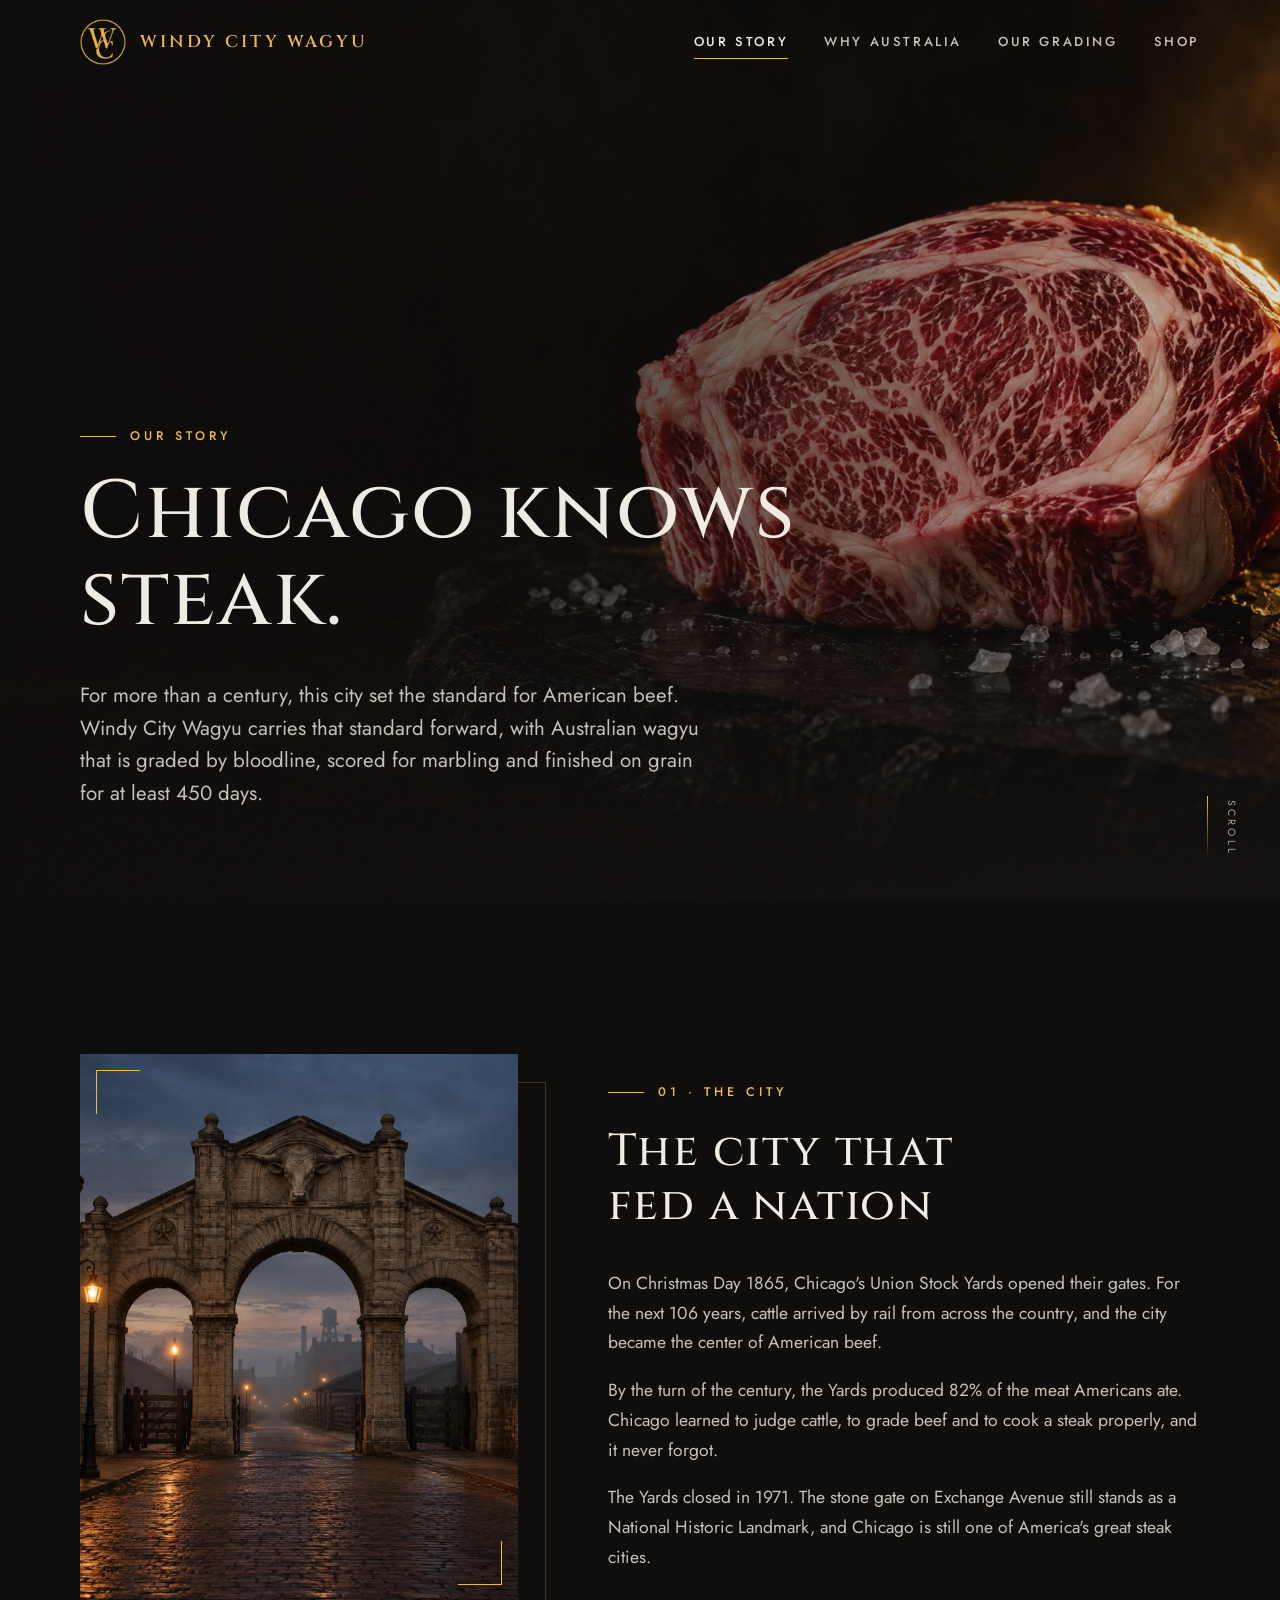
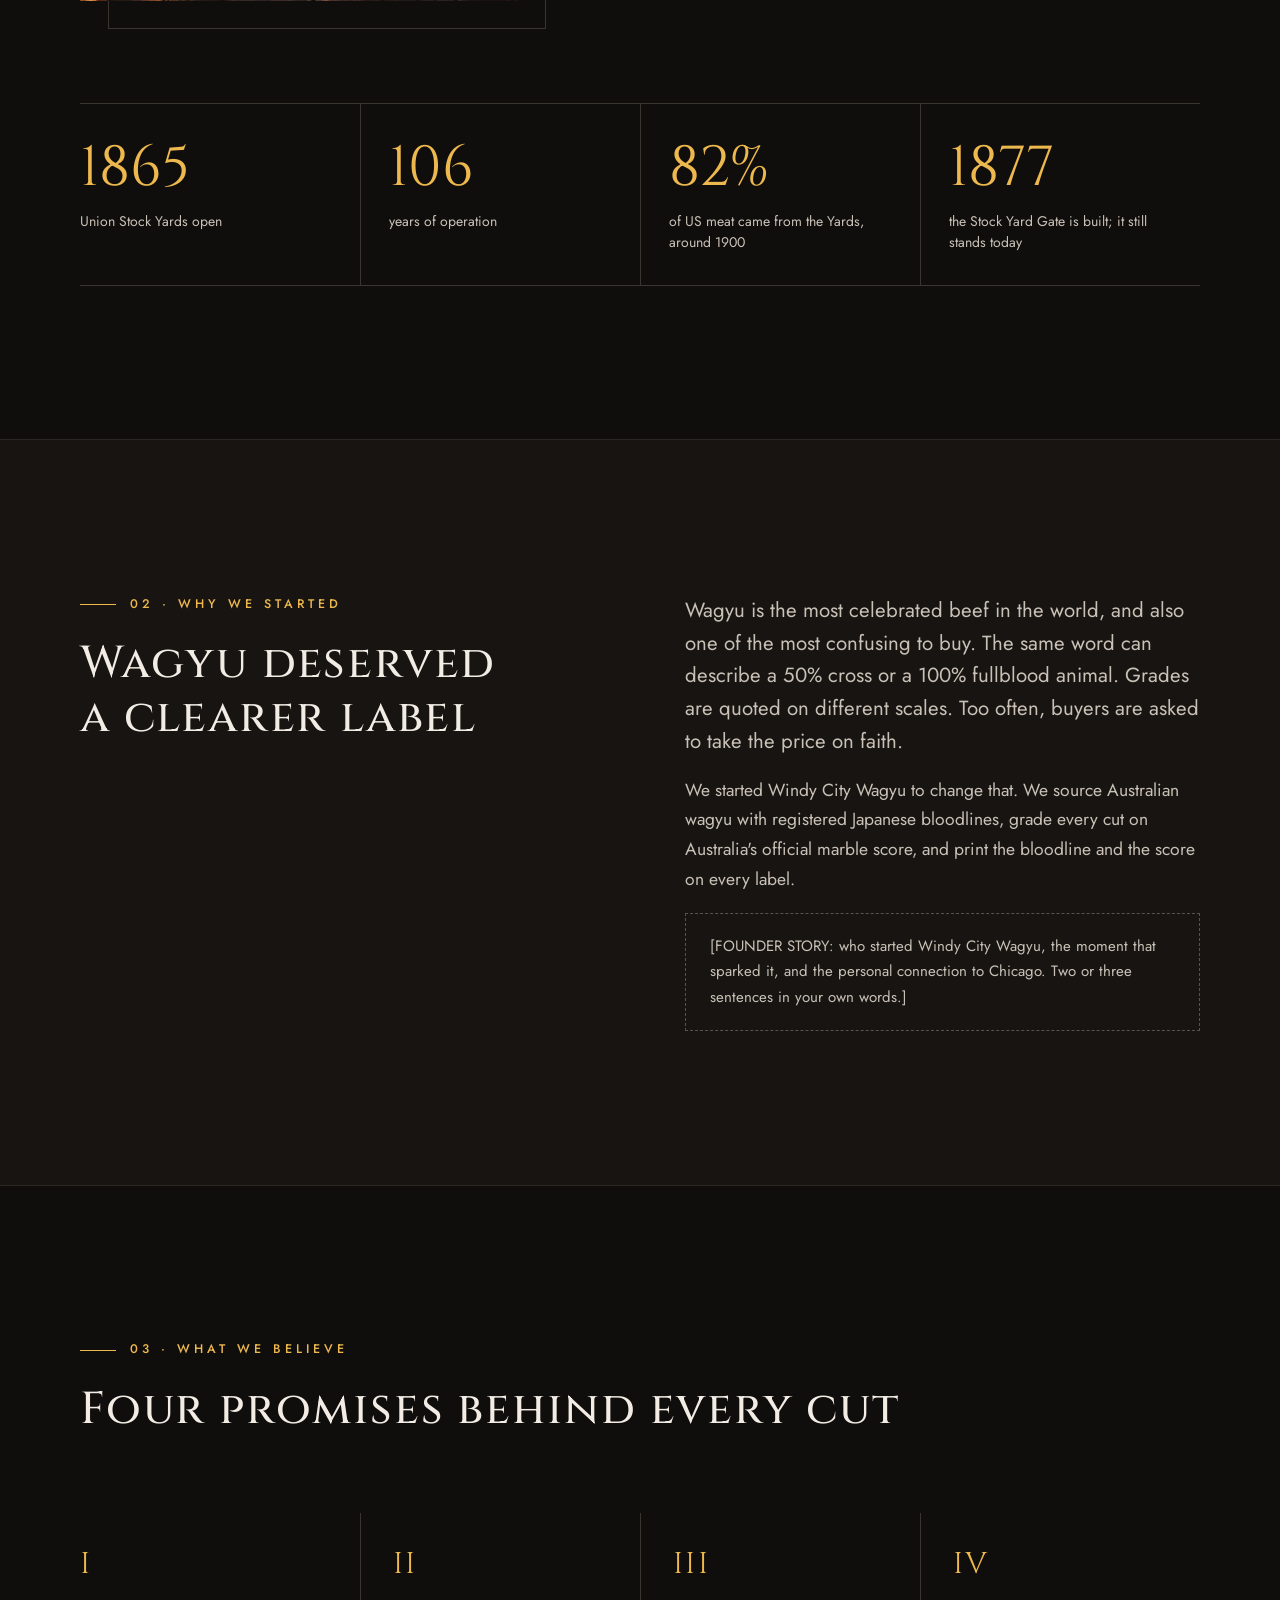
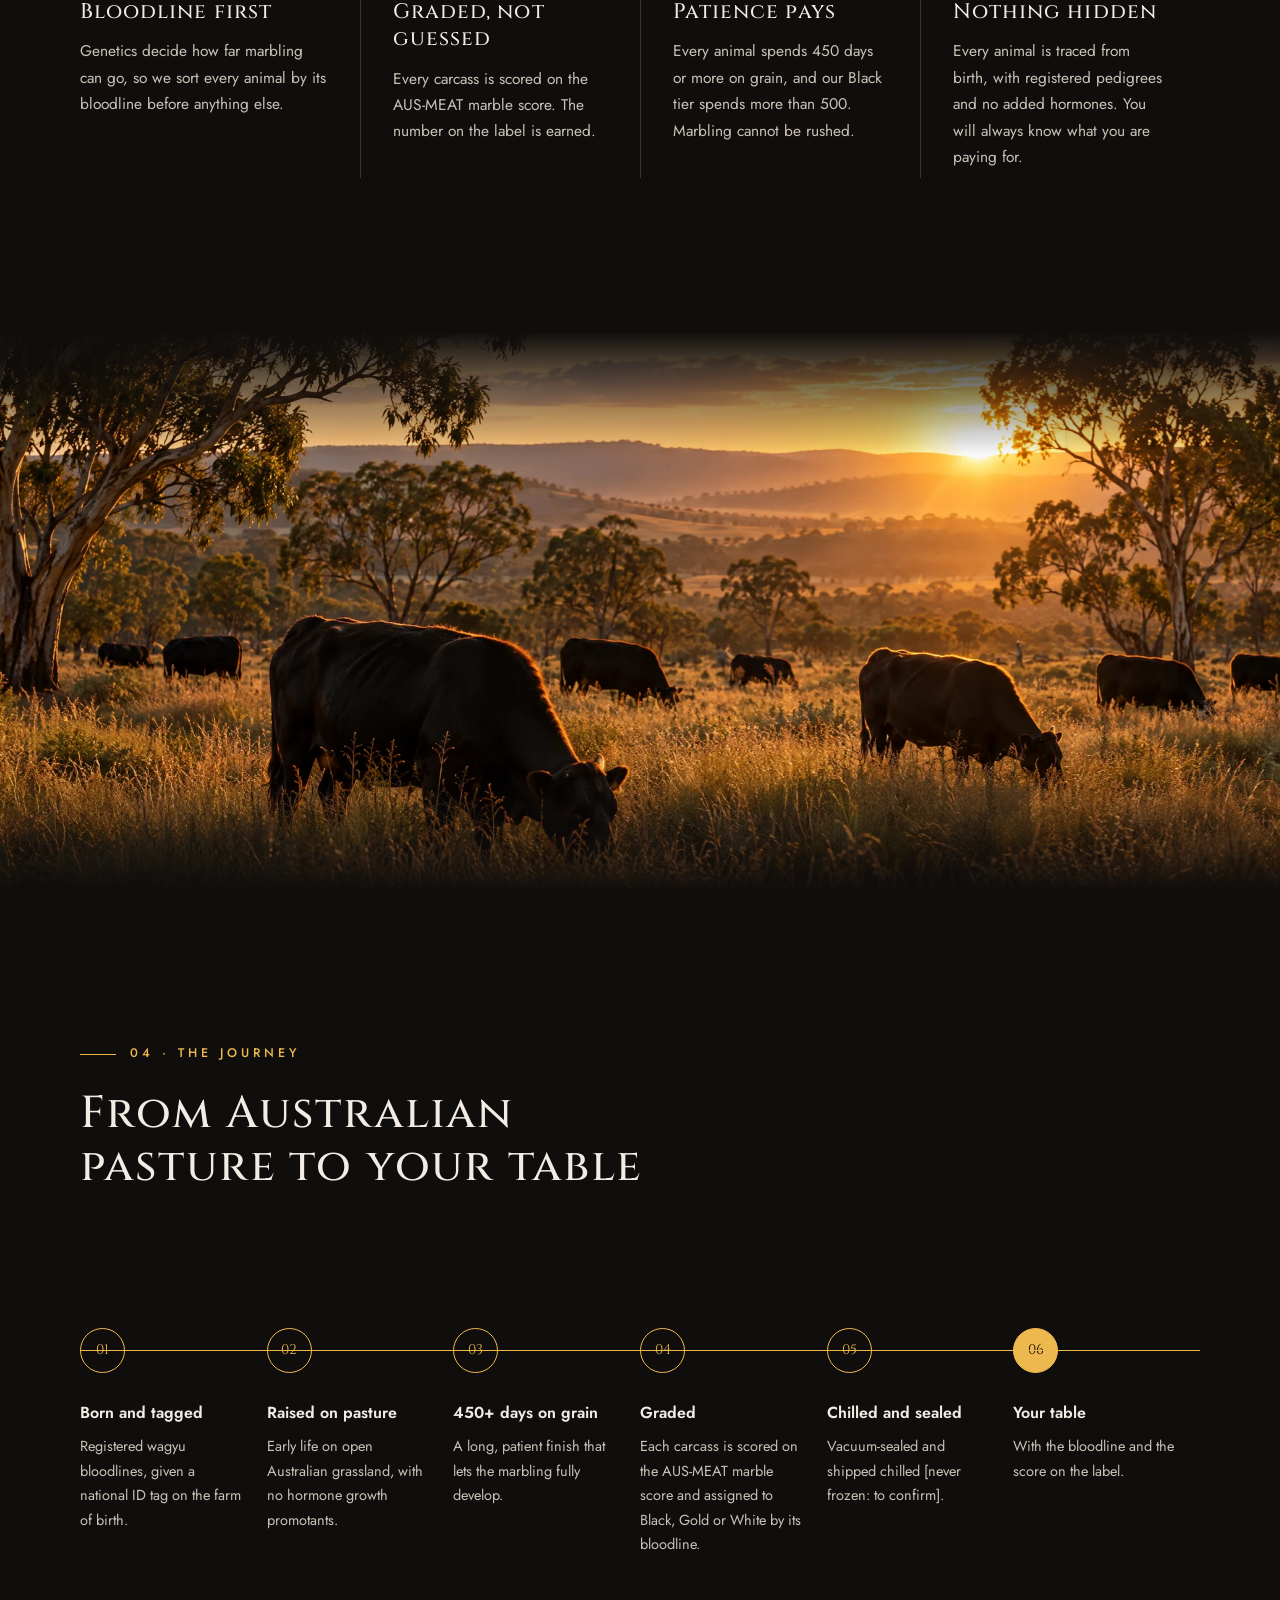
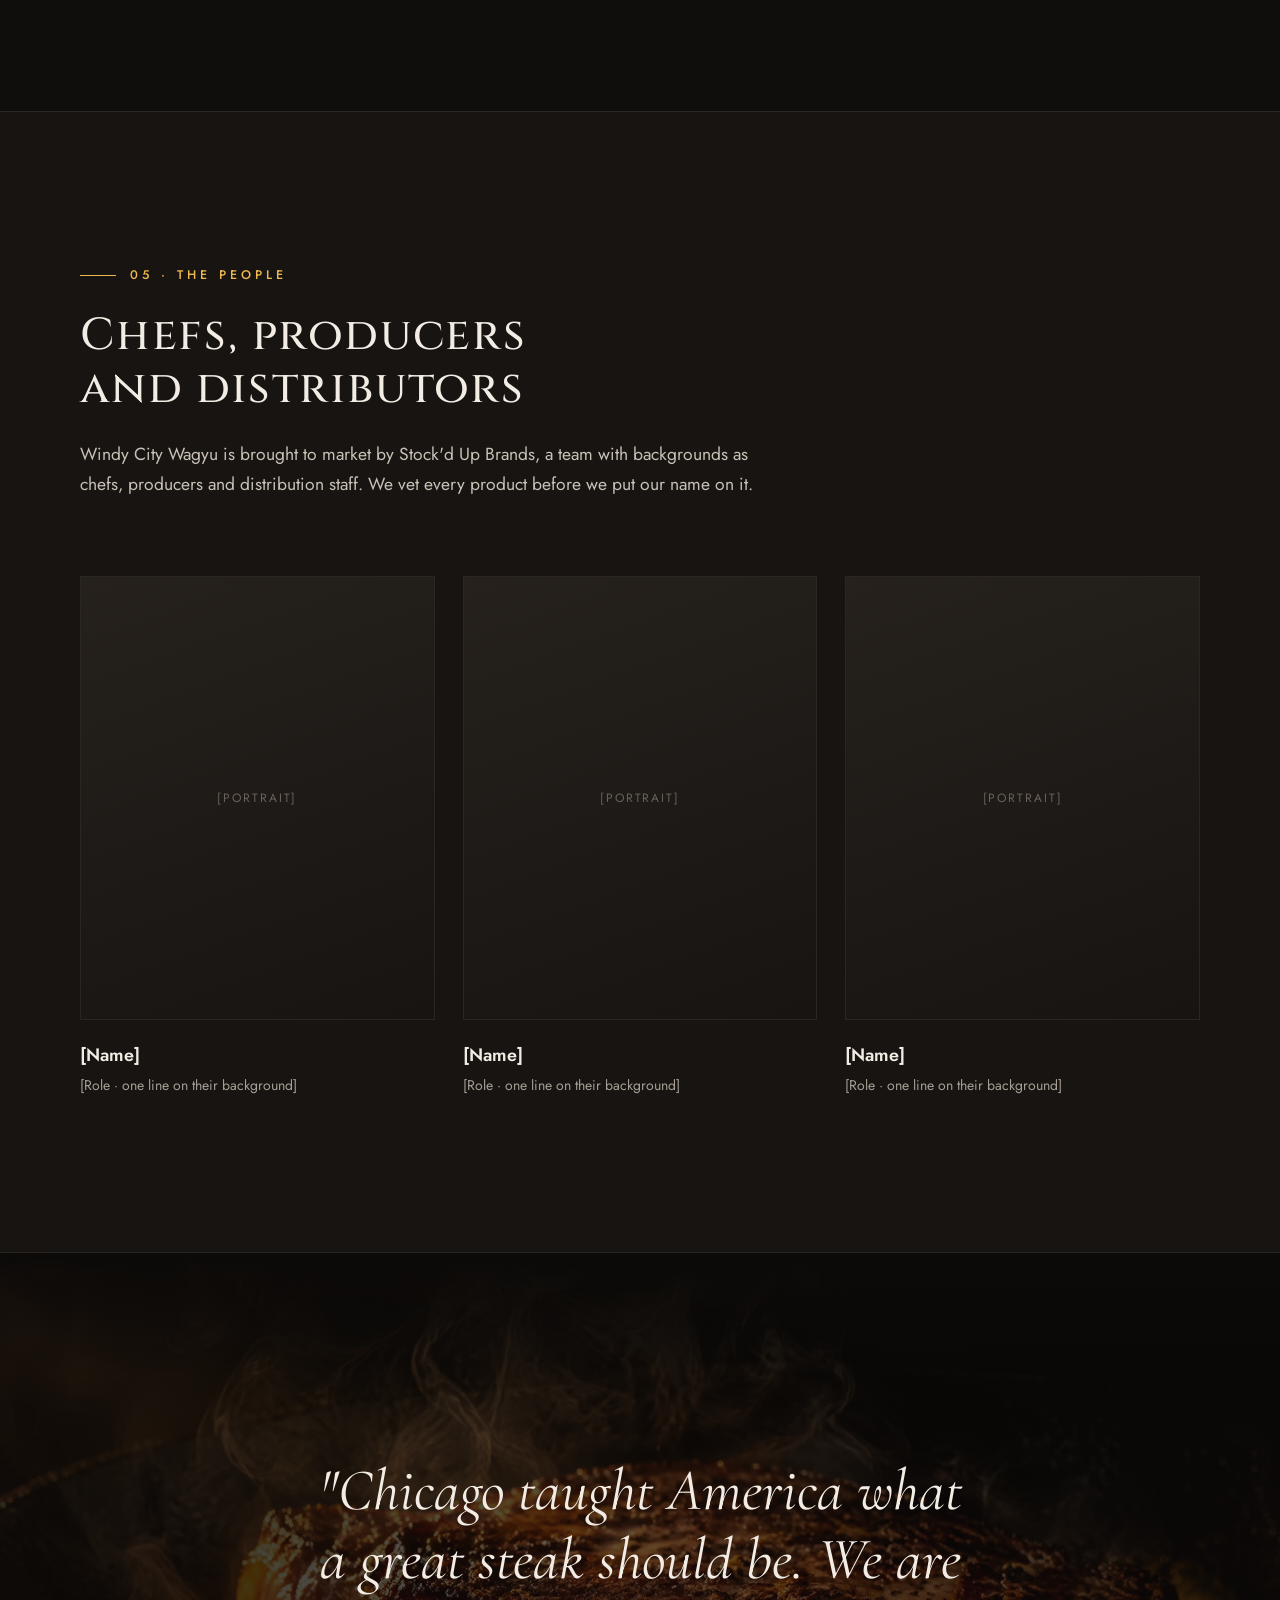
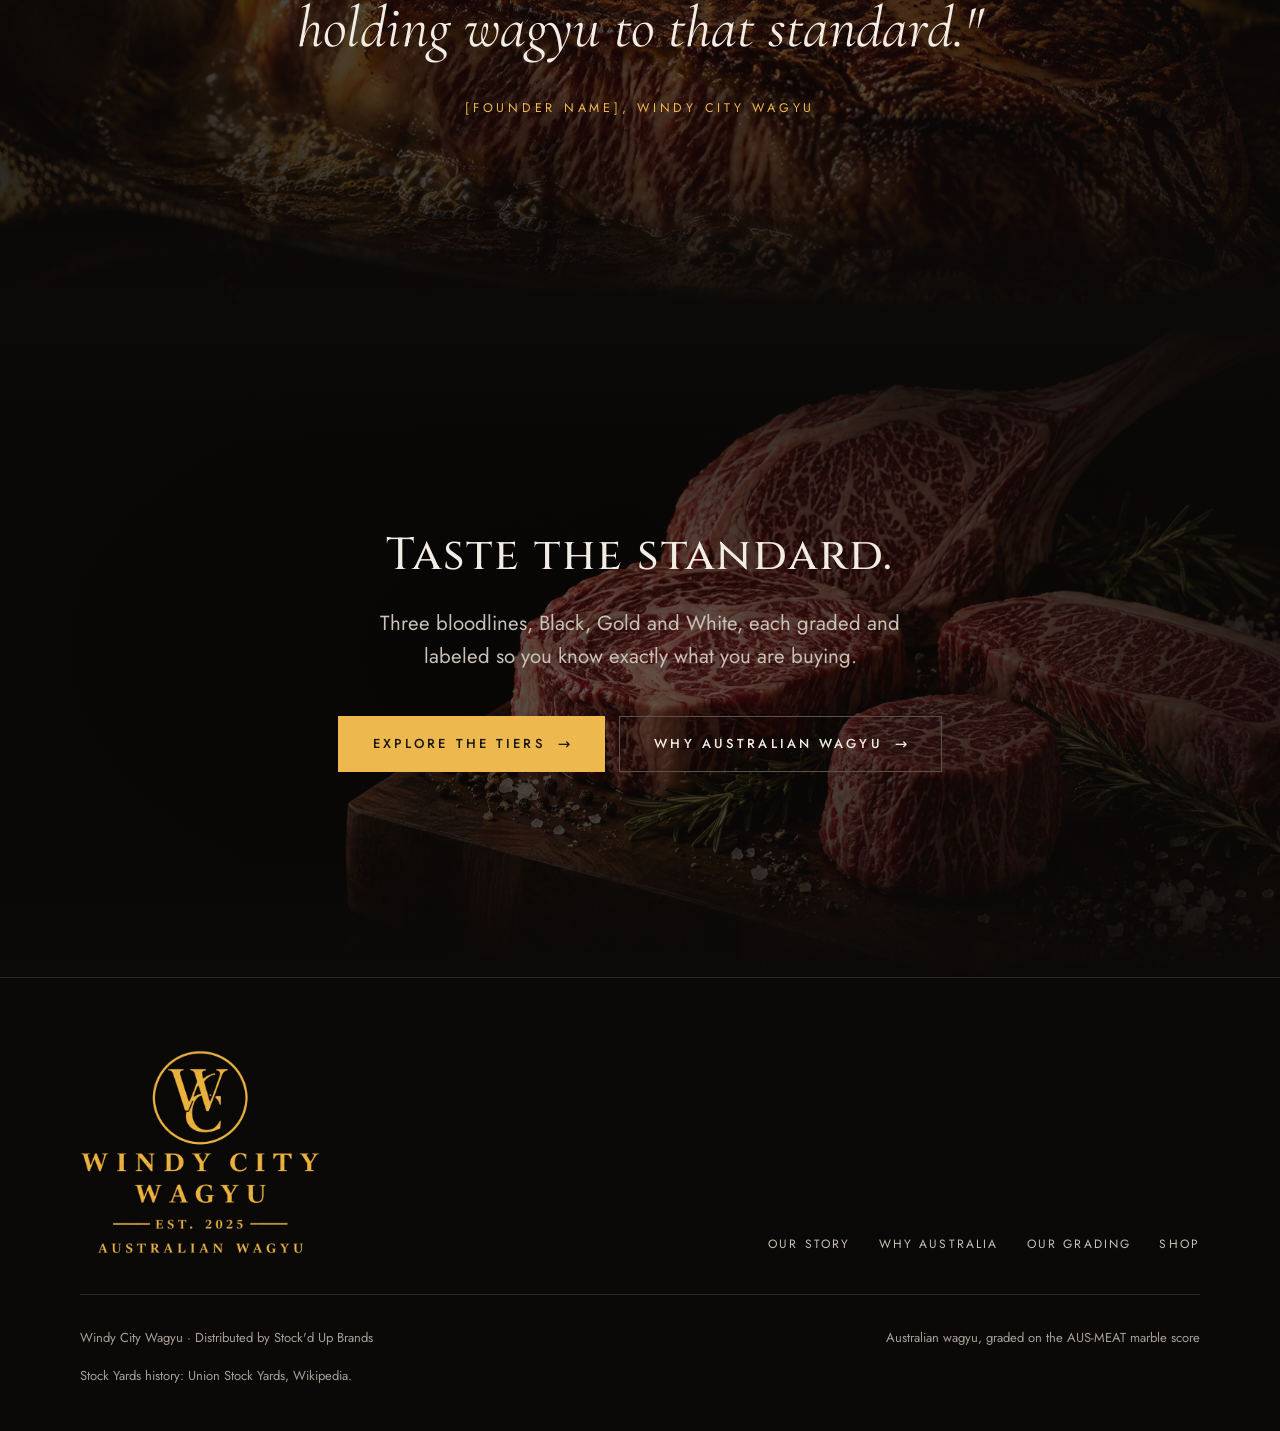
==== commit c505362c: "Bring in the brand logo and a typeface pairing that matches it The WC monogram sits in the header an" ====
--- a/index.html
+++ b/index.html
@@ -6,9 +6,11 @@
 <title>Our Story — Windy City Wagyu</title>
 <meta name="description" content="Australian wagyu graded by bloodline, scored for marbling and finished on grain for at least 450 days.">
 <meta name="theme-color" content="#100E0D">
+<link rel="icon" type="image/png" sizes="32x32" href="images/brand/favicon-32.png">
+<link rel="apple-touch-icon" href="images/brand/apple-touch-icon.png">
 <link rel="preconnect" href="https://fonts.googleapis.com">
 <link rel="preconnect" href="https://fonts.gstatic.com" crossorigin>
-<link rel="stylesheet" href="https://fonts.googleapis.com/css2?family=Cormorant+Garamond:ital,wght@0,500;0,600;1,500&amp;family=Inter:wght@300;400;500;600&amp;display=swap">
+<link rel="stylesheet" href="https://fonts.googleapis.com/css2?family=Cinzel:wght@400;500;600&amp;family=Cormorant+Garamond:ital,wght@0,500;1,400;1,500&amp;family=Jost:wght@300;400;500;600&amp;display=swap">
 <link rel="preload" as="image" href="images/hero-ribeye.webp">
 <link rel="stylesheet" href="styles.css">
 <script>document.documentElement.classList.add('js')</script>
@@ -17,7 +19,7 @@
 
 <header class="site-header">
 <div class="wrap">
-<a class="brand" href="index.html">WINDY CITY WAGYU</a>
+<a class="brand" href="index.html" aria-label="Windy City Wagyu home"><img src="images/brand/logo-mark.webp" alt="" width="534" height="524"><span>WINDY CITY WAGYU</span></a>
 <button class="nav-toggle" type="button" aria-label="Menu" aria-expanded="false" aria-controls="site-nav"><span></span><span></span></button>
 <nav id="site-nav" class="nav" aria-label="Main">
 <a href="index.html" aria-current="page">Our Story</a>
@@ -159,7 +161,7 @@
 <footer class="site-footer">
 <div class="wrap">
 <div class="footer-top">
-<div class="footer-brand">WINDY CITY WAGYU</div>
+<a class="footer-brand" href="index.html"><img src="images/brand/logo-lockup.webp" alt="Windy City Wagyu, est. 2025, Australian wagyu" width="1316" height="1119" loading="lazy"></a>
 <nav class="footer-nav" aria-label="Footer">
 <a href="index.html">Our Story</a>
 <a href="why-australia.html">Why Australia</a>
--- a/styles.css
+++ b/styles.css
@@ -11,12 +11,13 @@
   --text: #F2ECE4;
   --text-2: #C9C1B6;
   --text-3: #A79F95;
-  --gold: #C9A55A;
-  --gold-hi: #E2C27F;
-  --gold-lo: #8C7038;
+  --gold: #EDB84E;
+  --gold-hi: #F9CB6B;
+  --gold-lo: #A8802F;
   --ivory: #EDE8E1;
+  --display: 'Cinzel', 'Trajan Pro', Georgia, serif;
   --serif: 'Cormorant Garamond', Georgia, serif;
-  --sans: Inter, system-ui, -apple-system, sans-serif;
+  --sans: 'Jost', 'Futura', system-ui, -apple-system, sans-serif;
   --wrap: 1200px;
   --gutter: clamp(20px, 4vw, 40px);
   --section: clamp(88px, 12vw, 160px);
@@ -30,15 +31,17 @@
   background: var(--bg);
   color: var(--text);
   font-family: var(--sans);
-  font-size: 17px;
-  line-height: 1.65;
+  font-size: 17.5px;
+  line-height: 1.7;
   -webkit-font-smoothing: antialiased;
+  font-variant-numeric: lining-nums;
   overflow-x: hidden;
 }
 img { display: block; max-width: 100%; height: auto; }
 a { color: var(--gold); transition: color .3s var(--ease); }
 a:hover { color: var(--gold-hi); }
 ::selection { background: var(--gold); color: var(--ink); }
+strong, b { font-weight: 500; }
 :focus-visible { outline: 2px solid var(--gold); outline-offset: 3px; }
 
 /* Film grain over everything, for a printed, tactile feel */
@@ -80,23 +83,29 @@
 }
 .site-header.is-scrolled .wrap { height: 68px; }
 .brand {
-  font-family: var(--serif);
-  font-size: 22px;
+  display: flex;
+  align-items: center;
+  gap: 14px;
+  font-family: var(--display);
+  font-size: 17px;
   font-weight: 600;
-  letter-spacing: .14em;
-  color: var(--text);
+  letter-spacing: .18em;
+  color: var(--gold);
   text-decoration: none;
   white-space: nowrap;
 }
-.brand:hover { color: var(--text); }
+.brand img { width: 46px; height: auto; transition: width .4s var(--ease); }
+.site-header.is-scrolled .brand img { width: 38px; }
+@media (max-width: 420px) { .brand { font-size: 14px; gap: 10px; letter-spacing: .14em; } .brand img { width: 36px; } }
+.brand:hover { color: var(--gold-hi); }
 .nav { display: flex; gap: 36px; }
 .nav a {
   position: relative;
   color: var(--text-2);
   text-decoration: none;
-  font-size: 12.5px;
+  font-size: 13px;
   font-weight: 500;
-  letter-spacing: .18em;
+  letter-spacing: .2em;
   text-transform: uppercase;
   padding: 6px 0;
 }
@@ -152,9 +161,9 @@
   }
   .site-header.is-open .nav { opacity: 1; visibility: visible; transform: none; }
   .nav a {
-    font-family: var(--serif);
-    font-size: 34px;
-    letter-spacing: .02em;
+    font-family: var(--display);
+    font-size: 24px;
+    letter-spacing: .08em;
     text-transform: none;
     padding: 14px 0;
     border-bottom: 1px solid var(--line);
@@ -170,9 +179,9 @@
   align-items: center;
   gap: 14px;
   margin: 0 0 22px;
-  font-size: 12px;
+  font-size: 12.5px;
   font-weight: 500;
-  letter-spacing: .26em;
+  letter-spacing: .32em;
   text-transform: uppercase;
   color: var(--gold);
 }
@@ -188,23 +197,23 @@
 
 .display {
   margin: 0;
-  font-family: var(--serif);
+  font-family: var(--display);
   font-weight: 500;
-  font-size: clamp(54px, 9vw, 128px);
-  line-height: .96;
-  letter-spacing: -.01em;
-}
-.display--md { font-size: clamp(46px, 7.4vw, 100px); line-height: 1; }
+  font-size: clamp(38px, 6.4vw, 92px);
+  line-height: 1.06;
+  letter-spacing: .02em;
+}
+.display--md { font-size: clamp(32px, 4.9vw, 66px); line-height: 1.12; letter-spacing: .03em; }
 .h2 {
   margin: 0;
-  font-family: var(--serif);
+  font-family: var(--display);
   font-weight: 500;
-  font-size: clamp(38px, 5.4vw, 68px);
-  line-height: 1.04;
-  letter-spacing: -.005em;
+  font-size: clamp(27px, 3.5vw, 46px);
+  line-height: 1.2;
+  letter-spacing: .04em;
   text-wrap: balance;
 }
-.h3 { margin: 0; font-family: var(--serif); font-weight: 600; font-size: 30px; line-height: 1.12; }
+.h3 { margin: 0; font-family: var(--display); font-weight: 500; font-size: 22px; line-height: 1.25; letter-spacing: .05em; }
 .lede { font-size: clamp(18px, 1.6vw, 21px); line-height: 1.6; color: var(--text-2); }
 .muted { color: var(--text-2); }
 .small { font-size: 15px; }
@@ -212,7 +221,7 @@
 p { margin: 0 0 18px; }
 p:last-child { margin-bottom: 0; }
 strong.hl { color: var(--text); font-weight: 600; }
-.numeral { font-family: var(--serif); font-size: 22px; color: var(--gold); line-height: 1; }
+.numeral { font-family: var(--display); font-size: 17px; letter-spacing: .12em; color: var(--gold); line-height: 1; }
 
 /* ---------- Buttons ---------- */
 .btns { display: flex; flex-wrap: wrap; gap: 14px; }
@@ -230,9 +239,9 @@
   background: var(--gold);
   color: #1A1611;
   text-decoration: none;
-  font-size: 12.5px;
-  font-weight: 600;
-  letter-spacing: .2em;
+  font-size: 13px;
+  font-weight: 500;
+  letter-spacing: .24em;
   text-transform: uppercase;
   border: 1px solid var(--gold);
   transition: color .45s var(--ease), border-color .45s var(--ease);
@@ -297,11 +306,12 @@
   inset: 0;
   z-index: 1;
   background:
-    linear-gradient(90deg, rgba(11, 9, 8, .92) 0%, rgba(11, 9, 8, .62) 45%, rgba(11, 9, 8, .1) 100%),
+    linear-gradient(90deg, rgba(11, 9, 8, .94) 0%, rgba(11, 9, 8, .74) 42%, rgba(11, 9, 8, .12) 100%),
     linear-gradient(0deg, rgba(16, 14, 13, 1) 0%, rgba(16, 14, 13, 0) 40%);
 }
 .hero .wrap { position: relative; z-index: 2; width: 100%; }
 .hero .display { max-width: 980px; }
+.hero .display--md { max-width: 820px; }
 .hero .lede { max-width: 640px; margin-top: 36px; }
 .hero .btns { margin-top: 44px; }
 .scroll-cue {
@@ -365,12 +375,12 @@
 .section-head--center { margin-left: auto; margin-right: auto; text-align: center; }
 .section-head--center .lede, .section-head--center .muted { margin-left: auto; margin-right: auto; }
 
-.split { display: grid; grid-template-columns: 1fr 1fr; gap: clamp(48px, 7vw, 112px); align-items: center; }
+.split { display: grid; grid-template-columns: minmax(0, 1fr) minmax(0, 1fr); gap: clamp(48px, 7vw, 112px); align-items: center; }
 .split--top { align-items: start; }
-.split--wide-left { grid-template-columns: 1.15fr .85fr; }
-.split--wide-right { grid-template-columns: .85fr 1.15fr; }
+.split--wide-left { grid-template-columns: minmax(0, 1.15fr) minmax(0, .85fr); }
+.split--wide-right { grid-template-columns: minmax(0, .85fr) minmax(0, 1.15fr); }
 @media (max-width: 900px) {
-  .split, .split--wide-left, .split--wide-right { grid-template-columns: 1fr; }
+  .split, .split--wide-left, .split--wide-right { grid-template-columns: minmax(0, 1fr); }
 }
 
 /* Image frames */
@@ -426,8 +436,8 @@
   background: radial-gradient(ellipse at center, rgba(11, 9, 8, .62) 0%, rgba(11, 9, 8, .86) 70%), linear-gradient(180deg, var(--bg) 0%, rgba(16,14,13,0) 18%, rgba(16,14,13,0) 82%, var(--bg) 100%);
 }
 .photo-section .wrap { position: relative; z-index: 2; }
-.photo-section .h2 { margin: 0 auto 24px; max-width: 820px; }
-.photo-section .muted { margin: 0 auto 44px; max-width: 580px; }
+.photo-section.center .h2 { margin: 0 auto 24px; max-width: 820px; }
+.photo-section.center .muted { margin: 0 auto 44px; max-width: 580px; }
 .center { text-align: center; }
 
 /* ---------- Reveal on scroll ---------- */
@@ -435,15 +445,16 @@
 .js [data-reveal="fade"] { transform: none; }
 .js [data-reveal="left"] { transform: translateX(-40px); }
 .js [data-reveal="right"] { transform: translateX(40px); }
-.js [data-reveal="mask"] { opacity: 1; transform: none; clip-path: inset(0 0 100% 0); transition: clip-path 1.4s var(--ease); transition-delay: var(--d, 0s); }
+.js [data-reveal="mask"] { opacity: 1; transform: none; }
+.js [data-reveal="mask"] > * { clip-path: inset(0 0 100% 0); transition: clip-path 1.4s var(--ease); transition-delay: var(--d, 0s); }
 .js [data-reveal].is-in { opacity: 1; transform: none; }
-.js [data-reveal="mask"].is-in { clip-path: inset(0 0 0 0); }
+.js [data-reveal="mask"].is-in > * { clip-path: inset(0 0 0 0); }
 
 /* ---------- Stats ---------- */
 .stats { display: grid; grid-template-columns: repeat(4, minmax(0, 1fr)); border-top: 1px solid var(--line-2); border-bottom: 1px solid var(--line-2); margin-top: clamp(64px, 8vw, 104px); }
 .stat { padding: 36px 28px 32px; border-left: 1px solid var(--line-2); }
 .stat:first-child { border-left: 0; padding-left: 0; }
-.stat-num { font-family: var(--serif); font-size: clamp(52px, 5.6vw, 76px); line-height: 1; color: var(--gold); font-variant-numeric: lining-nums tabular-nums; }
+.stat-num { font-family: var(--display); font-weight: 400; font-size: clamp(40px, 4.4vw, 60px); line-height: 1; color: var(--gold); font-variant-numeric: lining-nums tabular-nums; }
 .stat-label { margin-top: 14px; color: var(--text-2); font-size: 14px; line-height: 1.5; max-width: 220px; }
 @media (max-width: 900px) {
   .stats { grid-template-columns: repeat(2, minmax(0, 1fr)); }
@@ -454,7 +465,7 @@
 
 .stack-stats { display: grid; gap: 16px; }
 .stat-card { padding: 28px 30px; border: 1px solid var(--line-2); background: rgba(16, 14, 13, .6); }
-.stat-card .stat-num { font-size: 56px; }
+.stat-card .stat-num { font-size: 46px; }
 .stat-card .stat-label { max-width: none; font-size: 15px; }
 
 /* ---------- Promise / feature grids ---------- */
@@ -469,8 +480,8 @@
   .grid-4 { grid-template-columns: 1fr; row-gap: 0; }
   .grid-4 > * { border-left: 0; padding: 32px 0; border-top: 1px solid var(--line-2); }
 }
-.promise .numeral { font-size: 40px; font-style: italic; }
-.promise h3 { margin: 20px 0 12px; font-family: var(--serif); font-weight: 600; font-size: 30px; line-height: 1.1; }
+.promise .numeral { font-size: 30px; letter-spacing: .08em; }
+.promise h3 { margin: 20px 0 12px; font-family: var(--display); font-weight: 500; font-size: 21px; line-height: 1.3; letter-spacing: .05em; }
 .promise p { color: var(--text-2); font-size: 15.5px; }
 .feature { border-top: 1px solid var(--gold); padding-top: 24px; }
 .feature h3 { margin: 0 0 10px; font-size: 18px; font-weight: 600; }
@@ -497,8 +508,8 @@
   border: 1px solid var(--line-3);
   border-radius: 50%;
   background: var(--bg);
-  font-family: var(--serif);
-  font-size: 18px;
+  font-family: var(--display);
+  font-size: 14px;
   color: var(--gold);
   transition: border-color .6s var(--ease), background .6s var(--ease), color .6s var(--ease);
   transition-delay: var(--d, 0s);
@@ -533,9 +544,9 @@
 .person p { margin: 0; font-size: 14px; color: var(--text-3); }
 
 /* ---------- Quote ---------- */
-.quote { font-family: var(--serif); font-style: italic; font-size: clamp(34px, 4.6vw, 60px); line-height: 1.16; margin: 0; text-wrap: balance; }
+.quote { font-family: var(--serif); font-weight: 400; font-style: italic; font-size: clamp(34px, 4.6vw, 60px); line-height: 1.16; margin: 0; text-wrap: balance; }
 .quote-mark { display: block; font-family: var(--serif); font-size: 120px; line-height: .6; color: var(--gold); height: 54px; }
-.attribution { margin-top: 36px; font-size: 12px; letter-spacing: .26em; text-transform: uppercase; color: var(--gold); }
+.attribution { margin-top: 36px; font-size: 12.5px; letter-spacing: .3em; text-transform: uppercase; color: var(--gold); }
 
 .placeholder-note { padding: 20px 24px; border: 1px dashed var(--line-3); font-size: 15px; color: var(--text-2); }
 
@@ -556,22 +567,29 @@
   transition: transform .6s var(--ease);
 }
 .label-card::before { content: ""; position: absolute; inset: 10px; border: 1px solid rgba(201, 165, 90, .28); pointer-events: none; }
-.label-card .brandline { font-size: 11.5px; letter-spacing: .3em; color: var(--text-3); }
+.label-card .brandline { font-family: var(--display); font-size: 12px; font-weight: 600; letter-spacing: .3em; color: var(--gold); }
 .label-card .marks { margin-top: 30px; display: flex; justify-content: center; }
 .label-card .mark { padding: 0 26px; }
 .label-card .mark + .mark { border-left: 1px solid var(--line-2); }
 .label-card .k { font-size: 10.5px; letter-spacing: .24em; color: var(--text-3); }
-.label-card .v { font-family: var(--serif); font-size: 60px; line-height: 1.1; }
+.label-card .v { font-family: var(--display); font-size: 46px; line-height: 1.2; letter-spacing: .04em; }
+.label-card .label-mark { width: 52px; height: auto; margin: 0 auto 16px; }
 .label-card .meta { margin-top: 30px; font-size: 14px; color: var(--text-2); }
+@media (max-width: 480px) {
+  .label-card { padding: 40px 18px; }
+  .label-card .mark { padding: 0 16px; }
+  .label-card .v { font-size: 36px; }
+}
 .how { display: grid; gap: 32px; margin-top: 36px; }
 .how-item { display: grid; grid-template-columns: 48px 1fr; gap: 22px; }
-.how-num { width: 48px; height: 48px; display: flex; align-items: center; justify-content: center; border: 1px solid var(--gold); border-radius: 50%; font-family: var(--serif); font-size: 22px; color: var(--gold); }
+.how-num { width: 48px; height: 48px; display: flex; align-items: center; justify-content: center; border: 1px solid var(--gold); border-radius: 50%; font-family: var(--display); font-size: 18px; color: var(--gold); }
 .how-item h3 { margin: 4px 0 6px; font-size: 18px; font-weight: 600; }
 .how-item p { color: var(--text-2); }
 
 /* ---------- Grading: marble scale ---------- */
 .scale-scroll { overflow-x: auto; padding-bottom: 8px; scrollbar-width: thin; scrollbar-color: var(--line-3) transparent; }
 .scale { min-width: 760px; }
+@media (max-width: 700px) { .scale { min-width: 620px; } .swatch { height: 60px; } .tierbar .name { font-size: 22px; } }
 .scale-row { display: grid; grid-template-columns: repeat(11, minmax(0, 1fr)); gap: 6px; }
 .swatch { height: 76px; border-radius: 2px; transform-origin: bottom; }
 .js .scale .swatch { transform: scaleY(0); transition: transform .9s var(--ease); transition-delay: calc(var(--i) * 60ms); }
@@ -581,13 +599,13 @@
 .scale-usda div { border-top: 1px dashed var(--line-3); padding-top: 8px; text-align: center; }
 .tierbars { margin-top: 44px; display: grid; gap: 14px; }
 .tierbar { display: flex; justify-content: space-between; align-items: baseline; gap: 12px; padding: 14px 18px; border-radius: 2px; }
-.tierbar .name { font-family: var(--serif); font-size: 26px; font-weight: 600; line-height: 1.1; }
+.tierbar .name { font-family: var(--display); font-size: 20px; font-weight: 600; line-height: 1.2; letter-spacing: .1em; }
 .tierbar .range { font-size: 13px; font-weight: 500; }
 .js .tierbar { clip-path: inset(0 100% 0 0); transition: clip-path 1.2s var(--ease); transition-delay: var(--d, 0s); }
 .js .is-in .tierbar { clip-path: inset(0 0 0 0); }
 .tier-black-bar { background: #050404; border: 1px solid var(--text); }
 .tier-black-bar .range { color: var(--text-2); font-weight: 400; }
-.tier-gold-bar { background: linear-gradient(100deg, #B8934A, #E2C27F 50%, #C9A55A); color: #1A1611; }
+.tier-gold-bar { background: linear-gradient(100deg, #C8913A, #F9CB6B 50%, #EDB84E); color: #1A1611; }
 .tier-white-bar { background: var(--ivory); color: #1A1611; }
 .callout { margin-top: 64px; max-width: 780px; padding: 32px 36px; background: var(--bg); border: 1px solid var(--line); border-left: 2px solid var(--gold); }
 .callout h3 { margin: 0 0 10px; font-size: 18px; font-weight: 600; }
@@ -623,7 +641,7 @@
 .tier--black { background: #050404; border-color: var(--text); }
 .tier--gold { background: var(--bg); border-color: var(--gold); box-shadow: inset 0 0 0 1px rgba(201, 165, 90, .15); }
 .tier .kicker { font-size: 11.5px; letter-spacing: .26em; color: var(--text-3); }
-.tier .name { margin: 8px 0 0; font-family: var(--serif); font-weight: 600; font-size: 56px; line-height: 1; }
+.tier .name { margin: 10px 0 0; font-family: var(--display); font-weight: 500; font-size: 44px; line-height: 1.1; letter-spacing: .08em; }
 .tier--gold .name { color: var(--gold); }
 .tier--white .name { color: var(--ivory); }
 .tier .tagline { margin: 10px 0 0; font-family: var(--serif); font-size: 22px; font-style: italic; color: var(--text-2); }
@@ -649,7 +667,7 @@
 .guide a:hover { transform: translateY(-6px); border-color: var(--gold); background: #13110F; }
 .guide a:hover::after { transform: translateX(6px); }
 .guide .k { font-size: 12px; letter-spacing: .2em; text-transform: uppercase; color: var(--text-3); }
-.guide .t { margin-top: 12px; font-family: var(--serif); font-size: 36px; font-weight: 600; line-height: 1.05; }
+.guide .t { margin-top: 12px; font-family: var(--display); font-size: 25px; font-weight: 500; line-height: 1.2; letter-spacing: .05em; }
 .guide p { margin: 10px 0 0; padding-right: 30px; font-size: 15px; color: var(--text-2); }
 .guide .g-gold { border-color: rgba(201, 165, 90, .6); }
 .guide .g-gold .t { color: var(--gold); }
@@ -670,7 +688,7 @@
 .tier-row.tier--black { background: #050404; border-color: var(--text); }
 .tier-row.tier--gold { background: var(--bg); border-color: var(--gold); }
 .tier-row .kicker { font-size: 11.5px; letter-spacing: .24em; color: var(--text-3); }
-.tier-row .name { margin: 10px 0 6px; font-family: var(--serif); font-weight: 600; font-size: 60px; line-height: 1; }
+.tier-row .name { margin: 10px 0 8px; font-family: var(--display); font-weight: 500; font-size: 46px; line-height: 1.1; letter-spacing: .08em; }
 .tier-row p { color: var(--text-2); margin: 0; }
 .scores-k { font-size: 12px; letter-spacing: .12em; text-transform: uppercase; color: var(--text-3); margin-bottom: 12px; }
 .scores { display: flex; flex-wrap: wrap; gap: 8px; }
@@ -678,7 +696,7 @@
 .scores .top { border-color: currentColor; }
 .cuts-line { margin-top: 16px; font-size: 14px; color: var(--text-2); }
 .price { font-size: 14px; color: var(--text-3); margin-bottom: 14px; }
-.price b { font-family: var(--serif); font-size: 30px; color: var(--text); font-weight: 600; }
+.price b { font-family: var(--display); font-size: 24px; color: var(--text); font-weight: 500; letter-spacing: .04em; }
 .buy { min-width: 220px; }
 @media (max-width: 1000px) {
   .tier-row { grid-template-columns: 1fr; gap: 28px; padding: 36px 28px; }
@@ -696,7 +714,7 @@
 .cut:hover .frame img { transform: scale(1.07); filter: none; }
 .cut .frame::after { content: ""; position: absolute; inset: 0; border: 1px solid transparent; transition: border-color .5s var(--ease); }
 .cut:hover .frame::after { border-color: var(--gold); }
-.cut h3 { margin: 18px 0 4px; font-family: var(--serif); font-size: 28px; font-weight: 600; line-height: 1.1; }
+.cut h3 { margin: 18px 0 6px; font-family: var(--display); font-size: 19px; font-weight: 500; line-height: 1.25; letter-spacing: .06em; }
 .cut p { margin: 0; font-size: 14px; color: var(--text-2); }
 .cut:hover { color: var(--text); }
 
@@ -717,7 +735,7 @@
 .trade-card--gold { border-color: var(--gold); }
 .trade-card .k { font-size: 12px; letter-spacing: .2em; text-transform: uppercase; color: var(--text-3); }
 .trade-card--gold .k { color: var(--gold); }
-.trade-card h3 { margin: 12px 0 12px; font-family: var(--serif); font-size: 34px; font-weight: 600; line-height: 1.08; }
+.trade-card h3 { margin: 12px 0 12px; font-family: var(--display); font-size: 24px; font-weight: 500; line-height: 1.25; letter-spacing: .05em; }
 .trade-card p { color: var(--text-2); }
 .trade-steps { list-style: none; margin: 56px 0 0; padding: 0; display: grid; grid-template-columns: repeat(3, minmax(0, 1fr)); gap: 32px; }
 @media (max-width: 800px) { .trade-steps { grid-template-columns: 1fr; } }
@@ -732,19 +750,19 @@
 @media (max-width: 560px) { .timeline { grid-template-columns: 1fr; } }
 .timeline li { border-top: 2px solid var(--gold); padding-top: 22px; }
 .timeline li:last-child { border-top-color: var(--text); }
-.timeline .yr { font-family: var(--serif); font-size: 46px; line-height: 1; }
+.timeline .yr { font-family: var(--display); font-size: 34px; line-height: 1.1; letter-spacing: .04em; }
 .timeline p { margin-top: 14px; font-size: 15px; color: var(--text-2); }
 .lines { list-style: none; margin: 0; padding: 0; border-top: 1px solid var(--line-2); }
 .lines li { display: flex; flex-wrap: wrap; justify-content: space-between; gap: 6px 16px; padding: 18px 0; border-bottom: 1px solid var(--line-2); transition: padding .4s var(--ease); }
 .lines li:hover { padding-left: 10px; }
-.lines .n { font-family: var(--serif); font-size: 24px; font-weight: 600; }
+.lines .n { font-family: var(--display); font-size: 18px; font-weight: 500; letter-spacing: .06em; }
 .lines .d { color: var(--text-3); font-size: 15px; align-self: center; }
 
 .table-wrap { overflow-x: auto; border: 1px solid var(--line-2); }
 .compare { width: 100%; min-width: 780px; border-collapse: collapse; font-size: 15px; background: var(--bg); }
 .compare th, .compare td { text-align: left; vertical-align: top; padding: 22px 24px; border-bottom: 1px solid var(--line); }
 .compare tr:last-child th, .compare tr:last-child td { border-bottom: 0; }
-.compare thead th { font-family: var(--serif); font-size: 28px; font-weight: 600; border-bottom: 1px solid var(--line-2); }
+.compare thead th { font-family: var(--display); font-size: 20px; font-weight: 500; letter-spacing: .06em; border-bottom: 1px solid var(--line-2); }
 .compare thead th:first-child { width: 18%; }
 .compare tbody th { color: var(--text-3); font-weight: 500; }
 .compare td { color: var(--text-2); }
@@ -774,7 +792,7 @@
 .glossary { margin: 0; display: grid; grid-template-columns: repeat(2, minmax(0, 1fr)); column-gap: 64px; }
 @media (max-width: 760px) { .glossary { grid-template-columns: 1fr; } }
 .glossary > div { padding: 24px 0; border-top: 1px solid var(--line); }
-.glossary dt { font-family: var(--serif); font-size: 26px; font-weight: 600; line-height: 1.1; }
+.glossary dt { font-family: var(--display); font-size: 19px; font-weight: 500; line-height: 1.3; letter-spacing: .06em; }
 .glossary dd { margin: 8px 0 0; color: var(--text-2); font-size: 15.5px; }
 
 .faq details { border-top: 1px solid var(--line-2); }
@@ -788,9 +806,9 @@
   gap: 24px;
   padding: 26px 0;
   font-family: var(--serif);
-  font-size: clamp(22px, 2.4vw, 28px);
-  font-weight: 600;
-  line-height: 1.2;
+  font-size: clamp(23px, 2.4vw, 29px);
+  font-weight: 500;
+  line-height: 1.25;
   transition: color .3s;
 }
 .faq summary::-webkit-details-marker { display: none; }
@@ -814,7 +832,8 @@
 /* ---------- Footer ---------- */
 .site-footer { padding: 72px 0 44px; border-top: 1px solid var(--line); background: var(--ink); font-size: 13px; color: var(--text-3); }
 .footer-top { display: flex; flex-wrap: wrap; justify-content: space-between; align-items: flex-end; gap: 32px; padding-bottom: 40px; margin-bottom: 32px; border-bottom: 1px solid var(--line); }
-.footer-brand { font-family: var(--serif); font-size: clamp(36px, 6vw, 64px); font-weight: 500; letter-spacing: .08em; line-height: 1; color: var(--text); }
+.footer-brand { display: block; width: clamp(180px, 22vw, 240px); }
+.footer-brand img { width: 100%; height: auto; }
 .footer-nav { display: flex; flex-wrap: wrap; gap: 10px 28px; }
 .footer-nav a { color: var(--text-2); text-decoration: none; font-size: 12px; letter-spacing: .18em; text-transform: uppercase; }
 .footer-nav a:hover { color: var(--gold); }
@@ -826,7 +845,7 @@
   html { scroll-behavior: auto; }
   *, *::before, *::after { animation: none !important; transition: none !important; }
   .hero [data-hero] { opacity: 1; transform: none; }
-  .js [data-reveal] { opacity: 1; transform: none; clip-path: none; }
+  .js [data-reveal], .js [data-reveal="mask"] > * { opacity: 1; transform: none; clip-path: none; }
   .js .scale .swatch { transform: none; }
   .js .tierbar { clip-path: none; }
   .js .bar i { width: var(--w); }
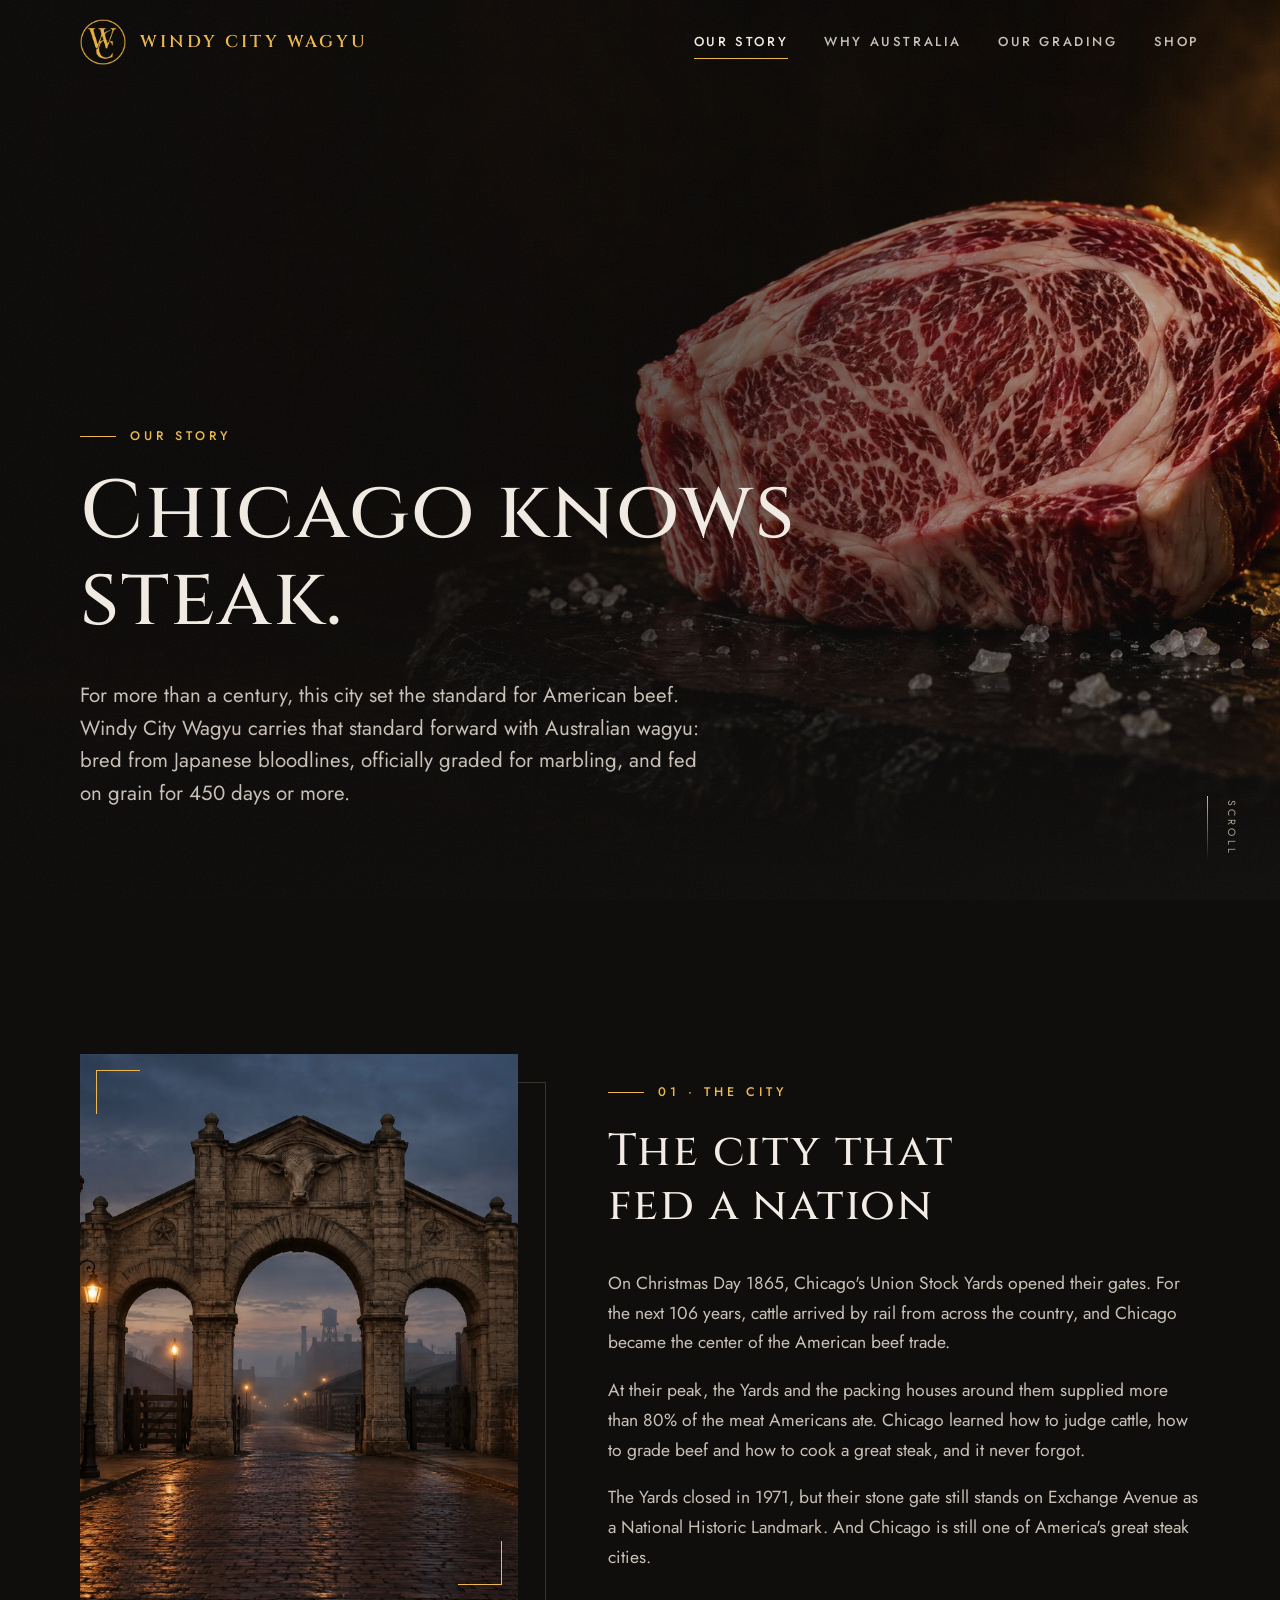
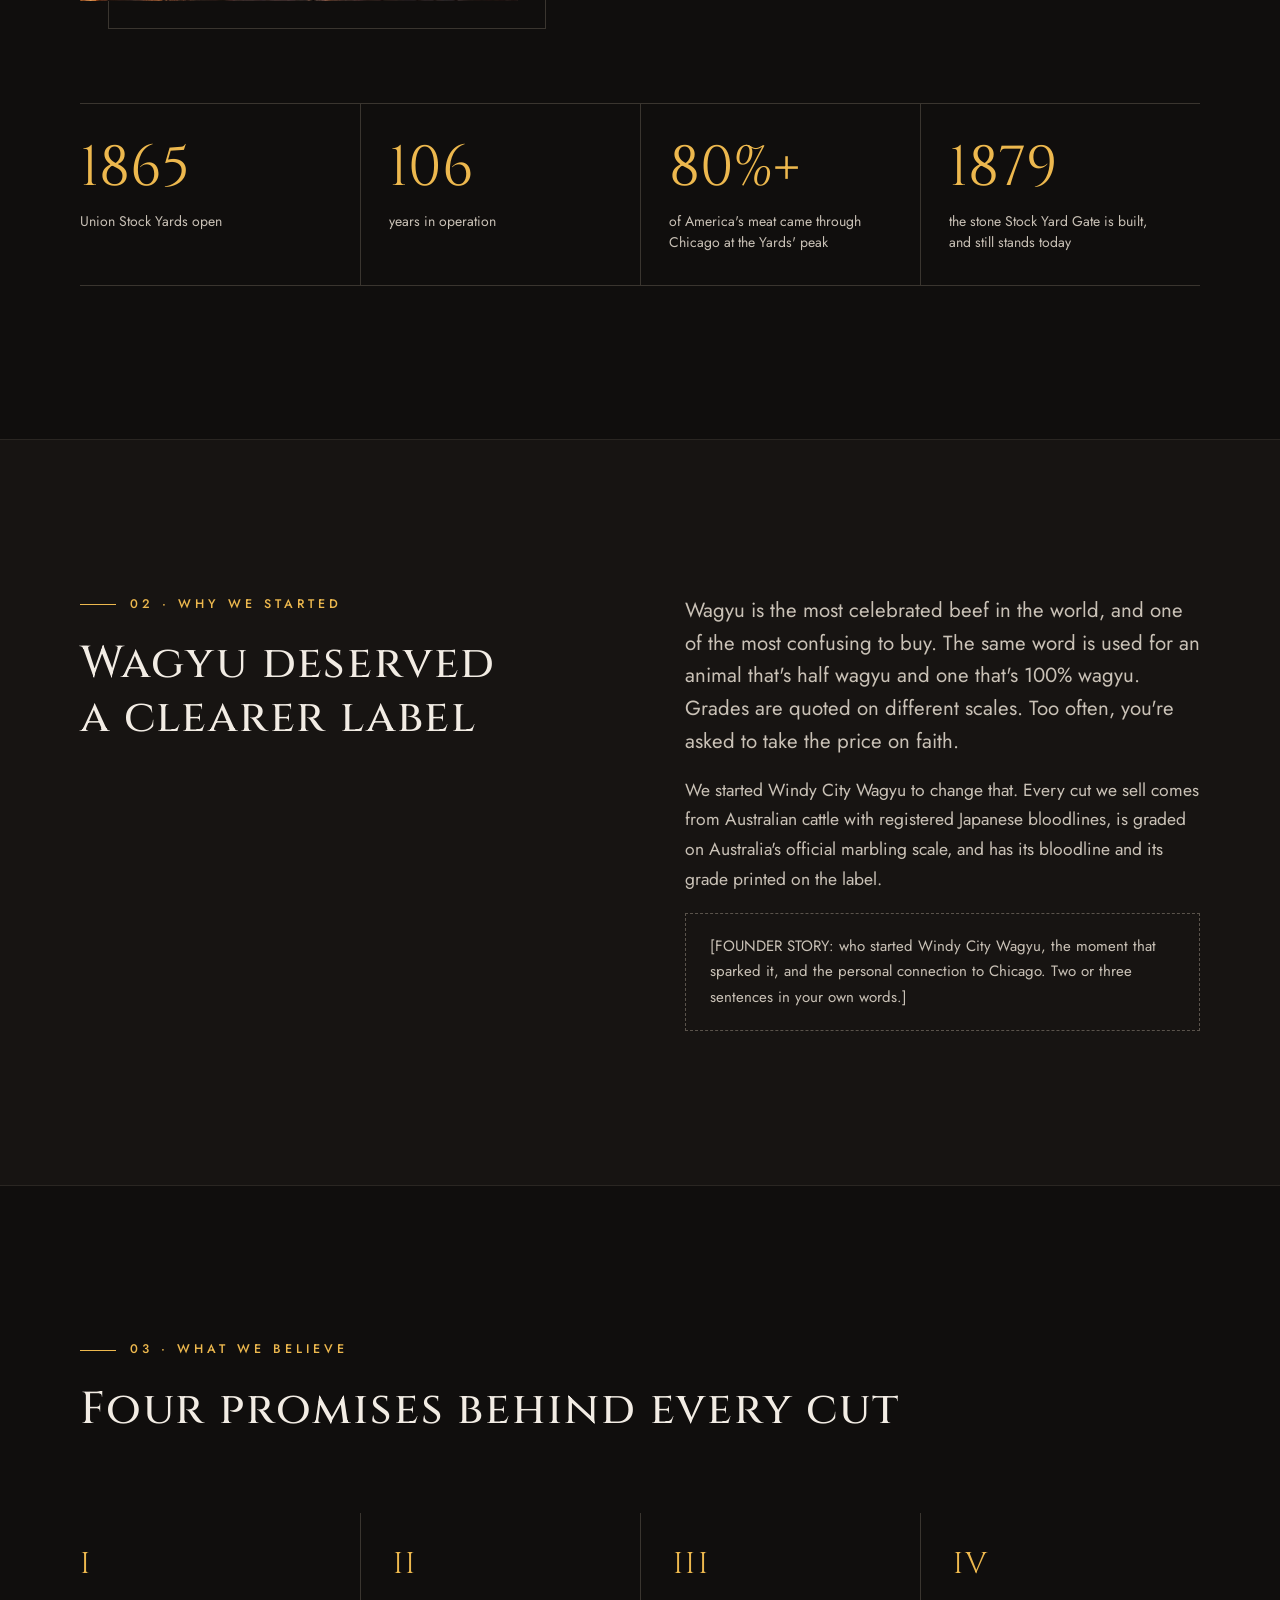
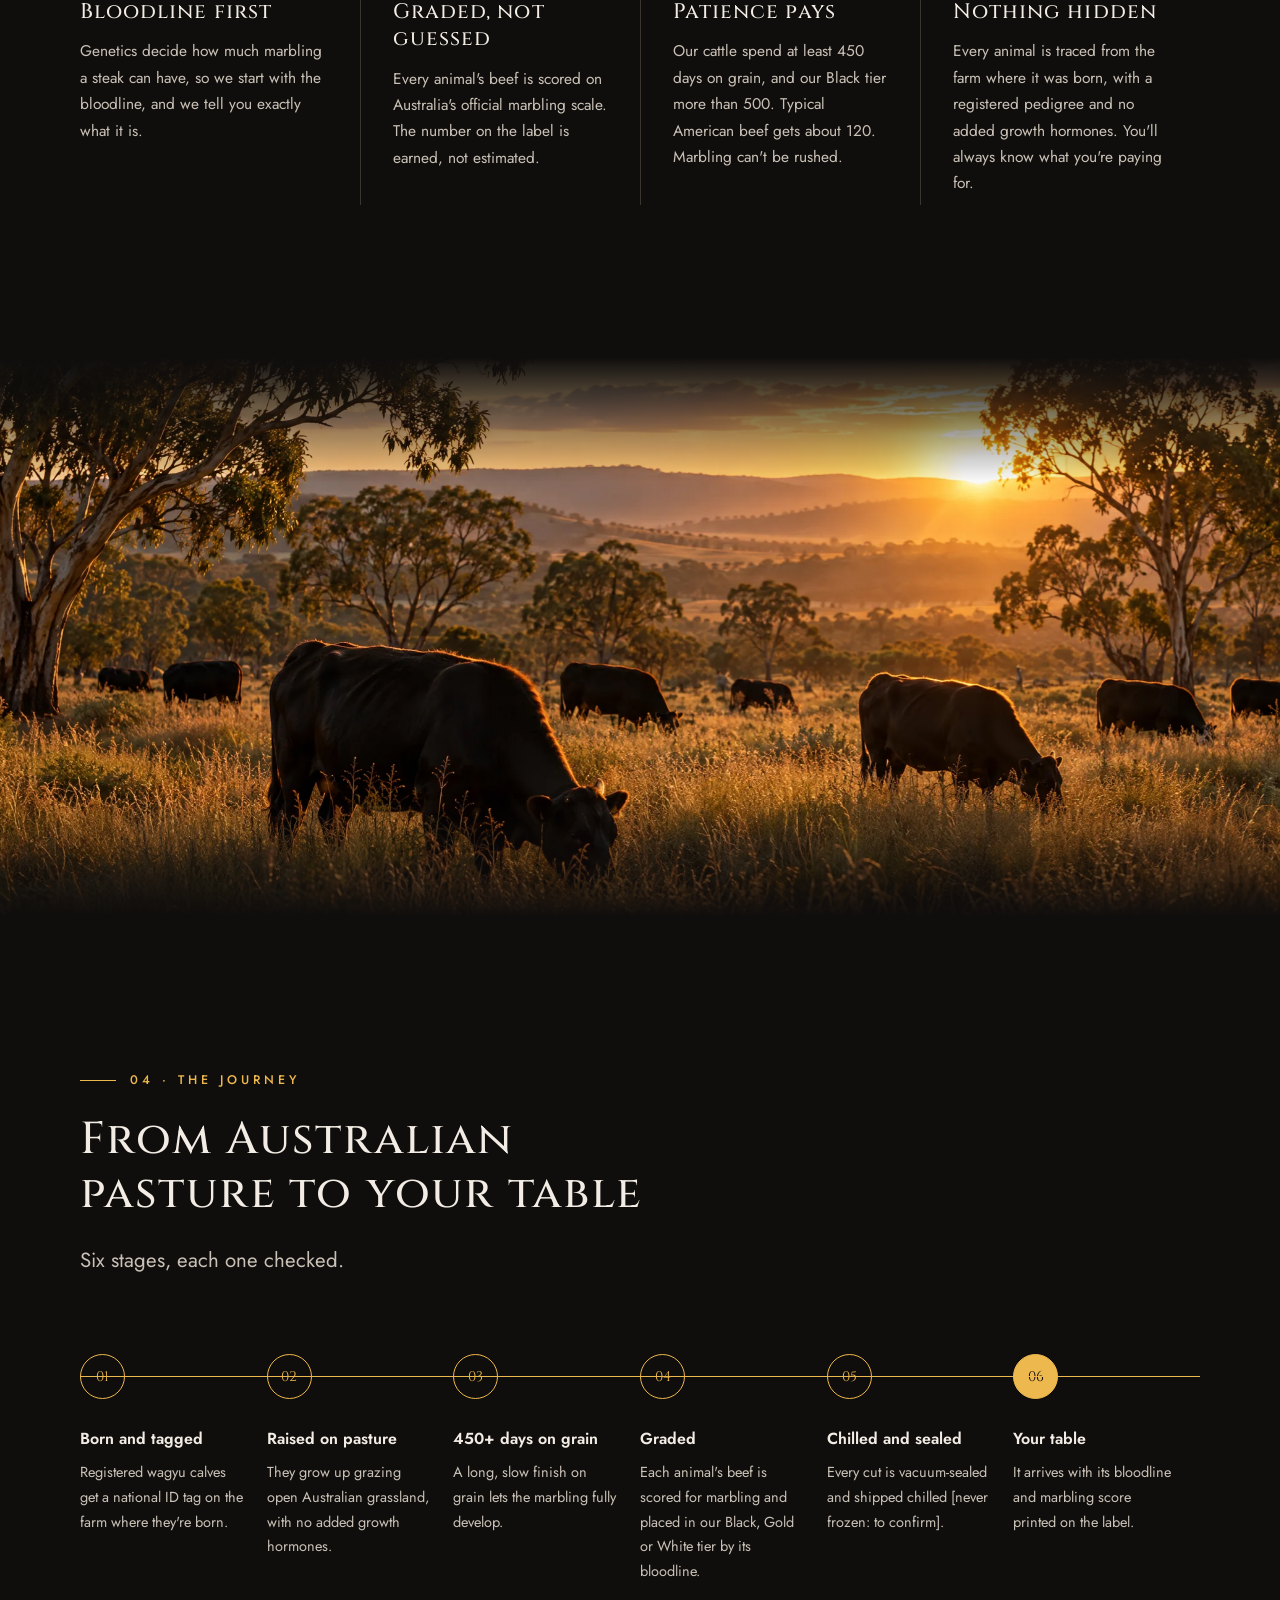
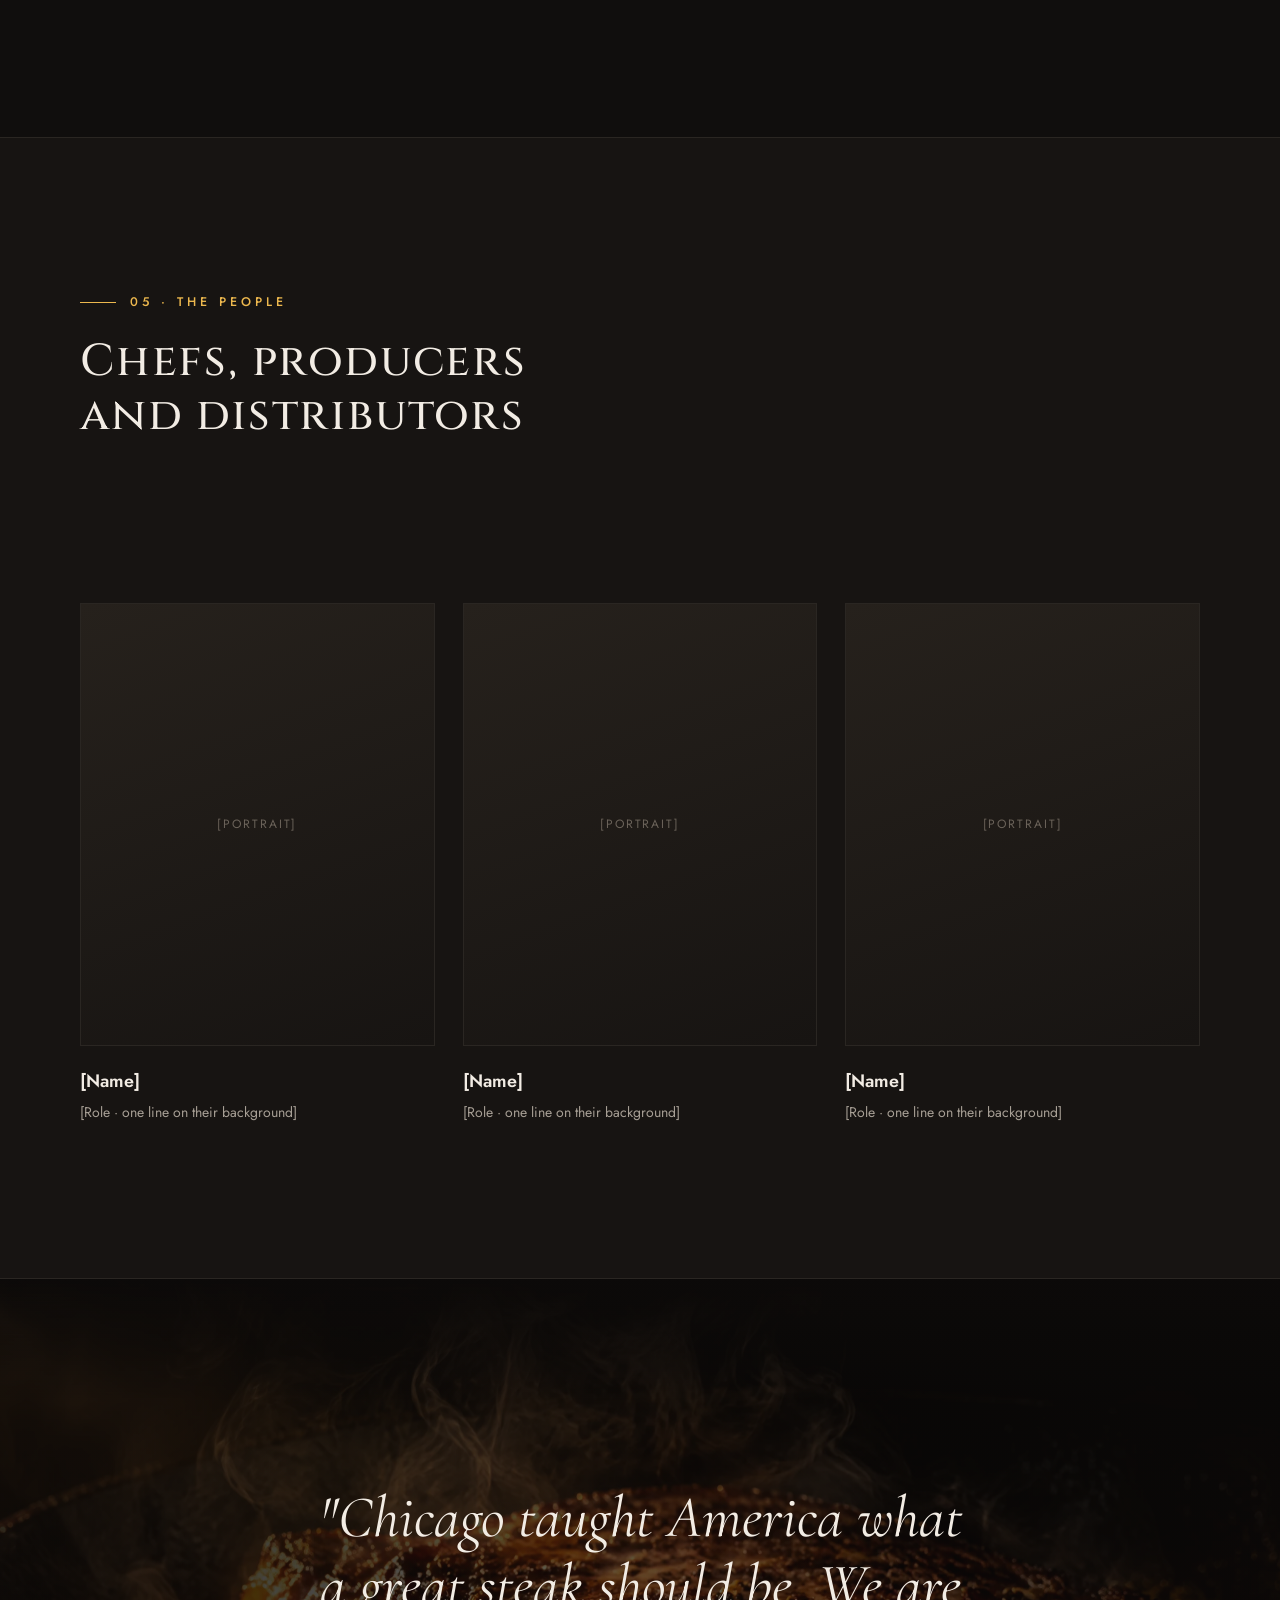
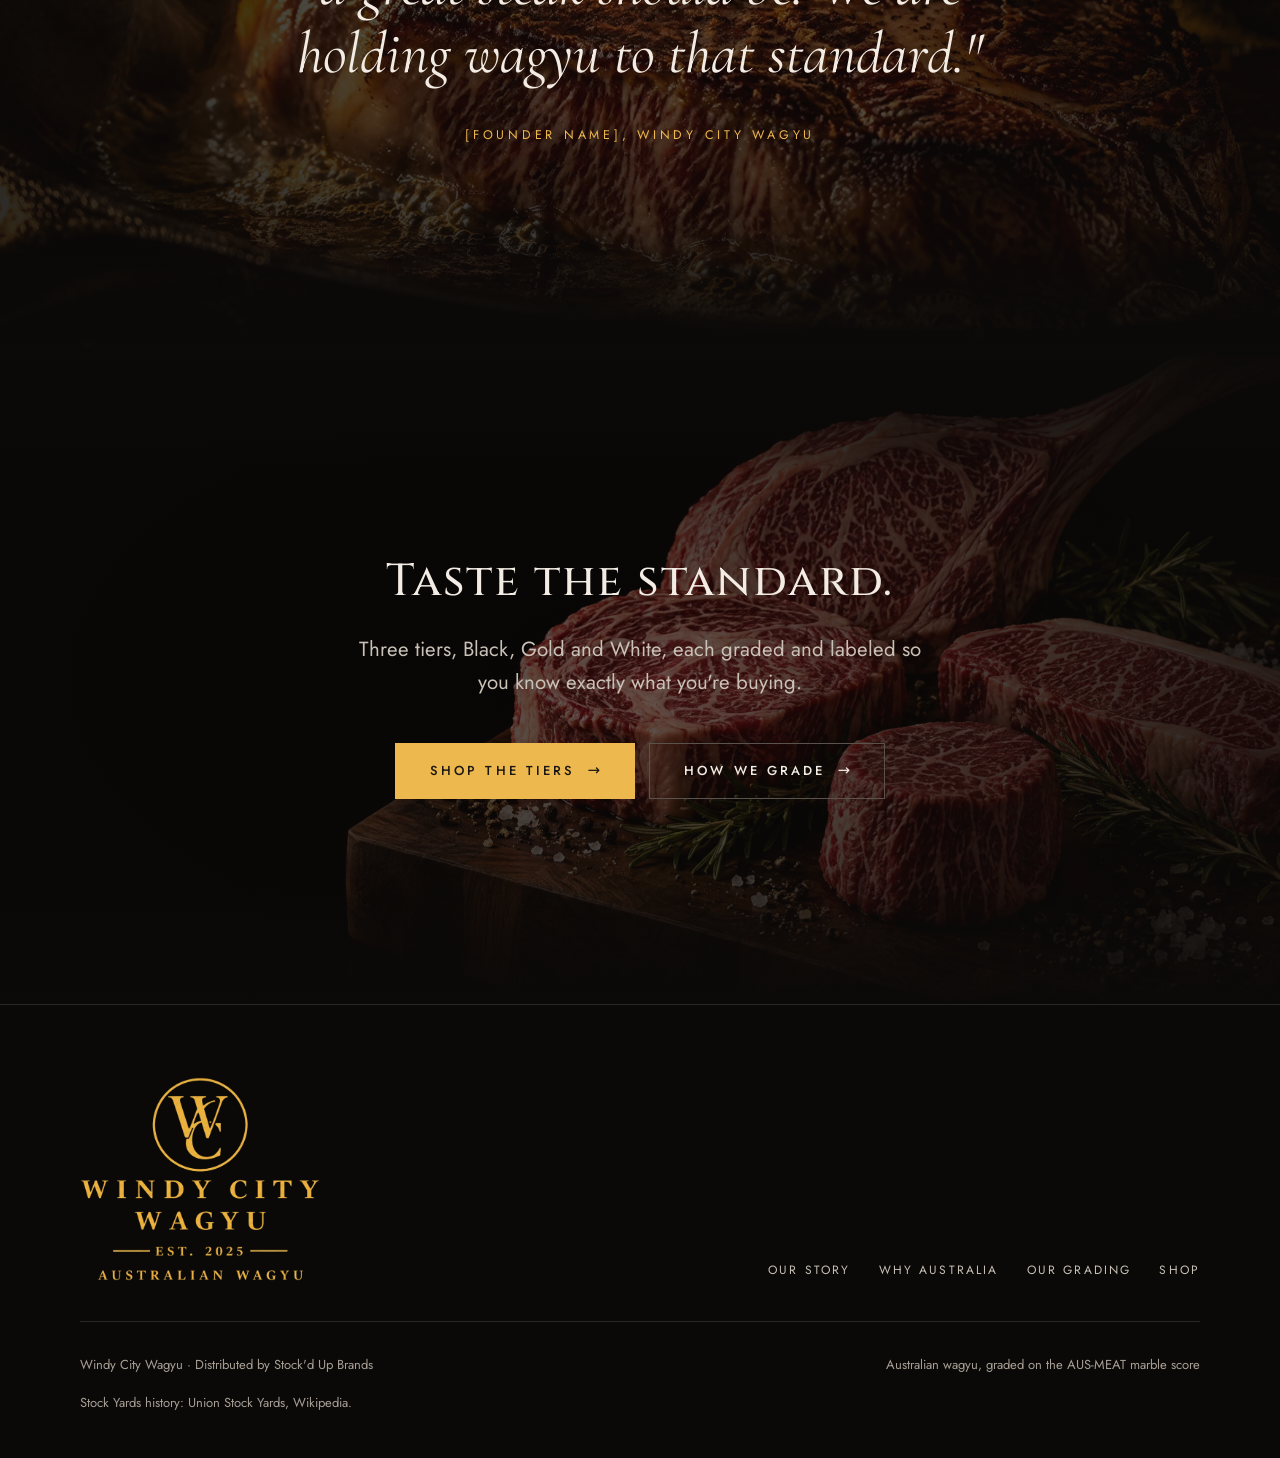
==== commit 5ad616aa: "Rewrite the copy for everyday readers and correct the history facts Plain language throughout: trade" ====
--- a/index.html
+++ b/index.html
@@ -4,7 +4,7 @@
 <meta charset="utf-8">
 <meta name="viewport" content="width=device-width, initial-scale=1">
 <title>Our Story — Windy City Wagyu</title>
-<meta name="description" content="Australian wagyu graded by bloodline, scored for marbling and finished on grain for at least 450 days.">
+<meta name="description" content="Australian wagyu bred from Japanese bloodlines, officially graded for marbling and fed on grain for at least 450 days. Bloodline and score on every label.">
 <meta name="theme-color" content="#100E0D">
 <link rel="icon" type="image/png" sizes="32x32" href="images/brand/favicon-32.png">
 <link rel="apple-touch-icon" href="images/brand/apple-touch-icon.png">
@@ -37,7 +37,7 @@
 <div class="wrap">
 <p class="eyebrow" data-hero="1">Our Story</p>
 <h1 class="display" data-hero="2">Chicago knows steak.</h1>
-<p class="lede" data-hero="3">For more than a century, this city set the standard for American beef. Windy City Wagyu carries that standard forward, with Australian wagyu that is graded by bloodline, scored for marbling and finished on grain for at least 450 days.</p>
+<p class="lede" data-hero="3">For more than a century, this city set the standard for American beef. Windy City Wagyu carries that standard forward with Australian wagyu: bred from Japanese bloodlines, officially graded for marbling, and fed on grain for 450 days or more.</p>
 </div>
 <span class="scroll-cue" aria-hidden="true">Scroll</span>
 </section>
@@ -52,17 +52,17 @@
 <p class="eyebrow" data-reveal>01 · The city</p>
 <h2 id="city-title" class="h2" data-reveal style="--d:.1s">The city that fed a nation</h2>
 <div class="muted" style="margin-top: 36px">
-<p data-reveal style="--d:.15s">On Christmas Day 1865, Chicago's Union Stock Yards opened their gates. For the next 106 years, cattle arrived by rail from across the country, and the city became the center of American beef.</p>
-<p data-reveal style="--d:.2s">By the turn of the century, the Yards produced 82% of the meat Americans ate. Chicago learned to judge cattle, to grade beef and to cook a steak properly, and it never forgot.</p>
-<p data-reveal style="--d:.25s">The Yards closed in 1971. The stone gate on Exchange Avenue still stands as a National Historic Landmark, and Chicago is still one of America's great steak cities.</p>
+<p data-reveal style="--d:.15s">On Christmas Day 1865, Chicago's Union Stock Yards opened their gates. For the next 106 years, cattle arrived by rail from across the country, and Chicago became the center of the American beef trade.</p>
+<p data-reveal style="--d:.2s">At their peak, the Yards and the packing houses around them supplied more than 80% of the meat Americans ate. Chicago learned how to judge cattle, how to grade beef and how to cook a great steak, and it never forgot.</p>
+<p data-reveal style="--d:.25s">The Yards closed in 1971, but their stone gate still stands on Exchange Avenue as a National Historic Landmark. And Chicago is still one of America's great steak cities.</p>
 </div>
 </div>
 </div>
 <div class="stats">
 <div class="stat" data-reveal><div class="stat-num" data-count>1865</div><div class="stat-label">Union Stock Yards open</div></div>
-<div class="stat" data-reveal style="--d:.1s"><div class="stat-num" data-count>106</div><div class="stat-label">years of operation</div></div>
-<div class="stat" data-reveal style="--d:.2s"><div class="stat-num" data-count>82%</div><div class="stat-label">of US meat came from the Yards, around 1900</div></div>
-<div class="stat" data-reveal style="--d:.3s"><div class="stat-num" data-count>1877</div><div class="stat-label">the Stock Yard Gate is built; it still stands today</div></div>
+<div class="stat" data-reveal style="--d:.1s"><div class="stat-num" data-count>106</div><div class="stat-label">years in operation</div></div>
+<div class="stat" data-reveal style="--d:.2s"><div class="stat-num" data-count>80%+</div><div class="stat-label">of America's meat came through Chicago at the Yards' peak</div></div>
+<div class="stat" data-reveal style="--d:.3s"><div class="stat-num" data-count>1879</div><div class="stat-label">the stone Stock Yard Gate is built, and still stands today</div></div>
 </div>
 </div>
 </section>
@@ -75,8 +75,8 @@
 <h2 id="why-title" class="h2" data-reveal style="--d:.1s">Wagyu deserved a clearer label</h2>
 </div>
 <div class="muted">
-<p class="lede" data-reveal>Wagyu is the most celebrated beef in the world, and also one of the most confusing to buy. The same word can describe a 50% cross or a 100% fullblood animal. Grades are quoted on different scales. Too often, buyers are asked to take the price on faith.</p>
-<p data-reveal style="--d:.1s">We started Windy City Wagyu to change that. We source Australian wagyu with registered Japanese bloodlines, grade every cut on Australia's official marble score, and print the bloodline and the score on every label.</p>
+<p class="lede" data-reveal>Wagyu is the most celebrated beef in the world, and one of the most confusing to buy. The same word is used for an animal that's half wagyu and one that's 100% wagyu. Grades are quoted on different scales. Too often, you're asked to take the price on faith.</p>
+<p data-reveal style="--d:.1s">We started Windy City Wagyu to change that. Every cut we sell comes from Australian cattle with registered Japanese bloodlines, is graded on Australia's official marbling scale, and has its bloodline and its grade printed on the label.</p>
 <p class="placeholder-note" data-reveal style="--d:.2s">[FOUNDER STORY: who started Windy City Wagyu, the moment that sparked it, and the personal connection to Chicago. Two or three sentences in your own words.]</p>
 </div>
 </div>
@@ -90,10 +90,10 @@
 <h2 id="believe-title" class="h2" data-reveal style="--d:.1s">Four promises behind every cut</h2>
 </div>
 <div class="grid-4">
-<div class="promise" data-reveal><div class="numeral">I</div><h3>Bloodline first</h3><p>Genetics decide how far marbling can go, so we sort every animal by its bloodline before anything else.</p></div>
-<div class="promise" data-reveal style="--d:.1s"><div class="numeral">II</div><h3>Graded, not guessed</h3><p>Every carcass is scored on the AUS-MEAT marble score. The number on the label is earned.</p></div>
-<div class="promise" data-reveal style="--d:.2s"><div class="numeral">III</div><h3>Patience pays</h3><p>Every animal spends 450 days or more on grain, and our Black tier spends more than 500. Marbling cannot be rushed.</p></div>
-<div class="promise" data-reveal style="--d:.3s"><div class="numeral">IV</div><h3>Nothing hidden</h3><p>Every animal is traced from birth, with registered pedigrees and no added hormones. You will always know what you are paying for.</p></div>
+<div class="promise" data-reveal><div class="numeral">I</div><h3>Bloodline first</h3><p>Genetics decide how much marbling a steak can have, so we start with the bloodline, and we tell you exactly what it is.</p></div>
+<div class="promise" data-reveal style="--d:.1s"><div class="numeral">II</div><h3>Graded, not guessed</h3><p>Every animal's beef is scored on Australia's official marbling scale. The number on the label is earned, not estimated.</p></div>
+<div class="promise" data-reveal style="--d:.2s"><div class="numeral">III</div><h3>Patience pays</h3><p>Our cattle spend at least 450 days on grain, and our Black tier more than 500. Typical American beef gets about 120. Marbling can't be rushed.</p></div>
+<div class="promise" data-reveal style="--d:.3s"><div class="numeral">IV</div><h3>Nothing hidden</h3><p>Every animal is traced from the farm where it was born, with a registered pedigree and no added growth hormones. You'll always know what you're paying for.</p></div>
 </div>
 </div>
 </section>
@@ -110,12 +110,12 @@
 <p class="lede" data-reveal style="--d:.2s">Six stages, each one checked.</p>
 </div>
 <ol class="steps">
-<li style="--d:0s"><div class="dot">01</div><h3>Born and tagged</h3><p>Registered wagyu bloodlines, given a national ID tag on the farm of birth.</p></li>
-<li style="--d:.35s"><div class="dot">02</div><h3>Raised on pasture</h3><p>Early life on open Australian grassland, with no hormone growth promotants.</p></li>
-<li style="--d:.7s"><div class="dot">03</div><h3>450+ days on grain</h3><p>A long, patient finish that lets the marbling fully develop.</p></li>
-<li style="--d:1.05s"><div class="dot">04</div><h3>Graded</h3><p>Each carcass is scored on the AUS-MEAT marble score and assigned to Black, Gold or White by its bloodline.</p></li>
-<li style="--d:1.4s"><div class="dot">05</div><h3>Chilled and sealed</h3><p>Vacuum-sealed and shipped chilled [never frozen: to confirm].</p></li>
-<li style="--d:1.75s"><div class="dot">06</div><h3>Your table</h3><p>With the bloodline and the score on the label.</p></li>
+<li style="--d:0s"><div class="dot">01</div><h3>Born and tagged</h3><p>Registered wagyu calves get a national ID tag on the farm where they're born.</p></li>
+<li style="--d:.35s"><div class="dot">02</div><h3>Raised on pasture</h3><p>They grow up grazing open Australian grassland, with no added growth hormones.</p></li>
+<li style="--d:.7s"><div class="dot">03</div><h3>450+ days on grain</h3><p>A long, slow finish on grain lets the marbling fully develop.</p></li>
+<li style="--d:1.05s"><div class="dot">04</div><h3>Graded</h3><p>Each animal's beef is scored for marbling and placed in our Black, Gold or White tier by its bloodline.</p></li>
+<li style="--d:1.4s"><div class="dot">05</div><h3>Chilled and sealed</h3><p>Every cut is vacuum-sealed and shipped chilled [never frozen: to confirm].</p></li>
+<li style="--d:1.75s"><div class="dot">06</div><h3>Your table</h3><p>It arrives with its bloodline and marbling score printed on the label.</p></li>
 </ol>
 </div>
 </section>
@@ -125,7 +125,7 @@
 <div class="section-head">
 <p class="eyebrow" data-reveal>05 · The people</p>
 <h2 id="people-title" class="h2" data-reveal style="--d:.1s">Chefs, producers and distributors</h2>
-<p class="muted" data-reveal style="--d:.2s">Windy City Wagyu is brought to market by Stock'd Up Brands, a team with backgrounds as chefs, producers and distribution staff. We vet every product before we put our name on it.</p>
+<p class="muted" data-reveal style="--d:.2s">Windy City Wagyu is brought to you by Stock'd Up Brands, a team with backgrounds as chefs, producers and distributors. We vet every product before we put our name on it.</p>
 </div>
 <div class="people">
 <div class="person" data-reveal><div class="portrait" role="img" aria-label="Portrait placeholder">[PORTRAIT]</div><h3>[Name]</h3><p>[Role · one line on their background]</p></div>
@@ -148,10 +148,10 @@
 <div class="frame" data-parallax><img src="images/cuts-board.webp" alt="" width="2400" height="1350" loading="lazy"></div>
 <div class="wrap">
 <h2 class="h2" data-reveal>Taste the standard.</h2>
-<p class="muted lede" data-reveal style="--d:.1s">Three bloodlines, Black, Gold and White, each graded and labeled so you know exactly what you are buying.</p>
+<p class="muted lede" data-reveal style="--d:.1s">Three tiers, Black, Gold and White, each graded and labeled so you know exactly what you're buying.</p>
 <div class="btns btns--center" data-reveal style="--d:.2s">
-<a class="btn" href="our-grading.html">Explore the tiers</a>
-<a class="btn btn--ghost" href="why-australia.html">Why Australian wagyu</a>
+<a class="btn" href="shop.html">Shop the tiers</a>
+<a class="btn btn--ghost" href="our-grading.html">How we grade</a>
 </div>
 </div>
 </section>
--- a/styles.css
+++ b/styles.css
@@ -644,7 +644,7 @@
 .tier .name { margin: 10px 0 0; font-family: var(--display); font-weight: 500; font-size: 44px; line-height: 1.1; letter-spacing: .08em; }
 .tier--gold .name { color: var(--gold); }
 .tier--white .name { color: var(--ivory); }
-.tier .tagline { margin: 10px 0 0; font-family: var(--serif); font-size: 22px; font-style: italic; color: var(--text-2); }
+.tier .tagline { margin: 10px 0 0; font-family: var(--serif); font-size: 22px; line-height: 1.3; font-style: italic; color: var(--text-2); }
 .tier dl { margin: 0; display: grid; grid-template-columns: repeat(2, minmax(0, 1fr)); gap: 18px 12px; padding: 22px 0; border-top: 1px solid var(--line-2); border-bottom: 1px solid var(--line-2); font-size: 14px; }
 .tier dt { color: var(--text-3); font-size: 12px; letter-spacing: .08em; text-transform: uppercase; }
 .tier dd { margin: 4px 0 0; font-weight: 600; }
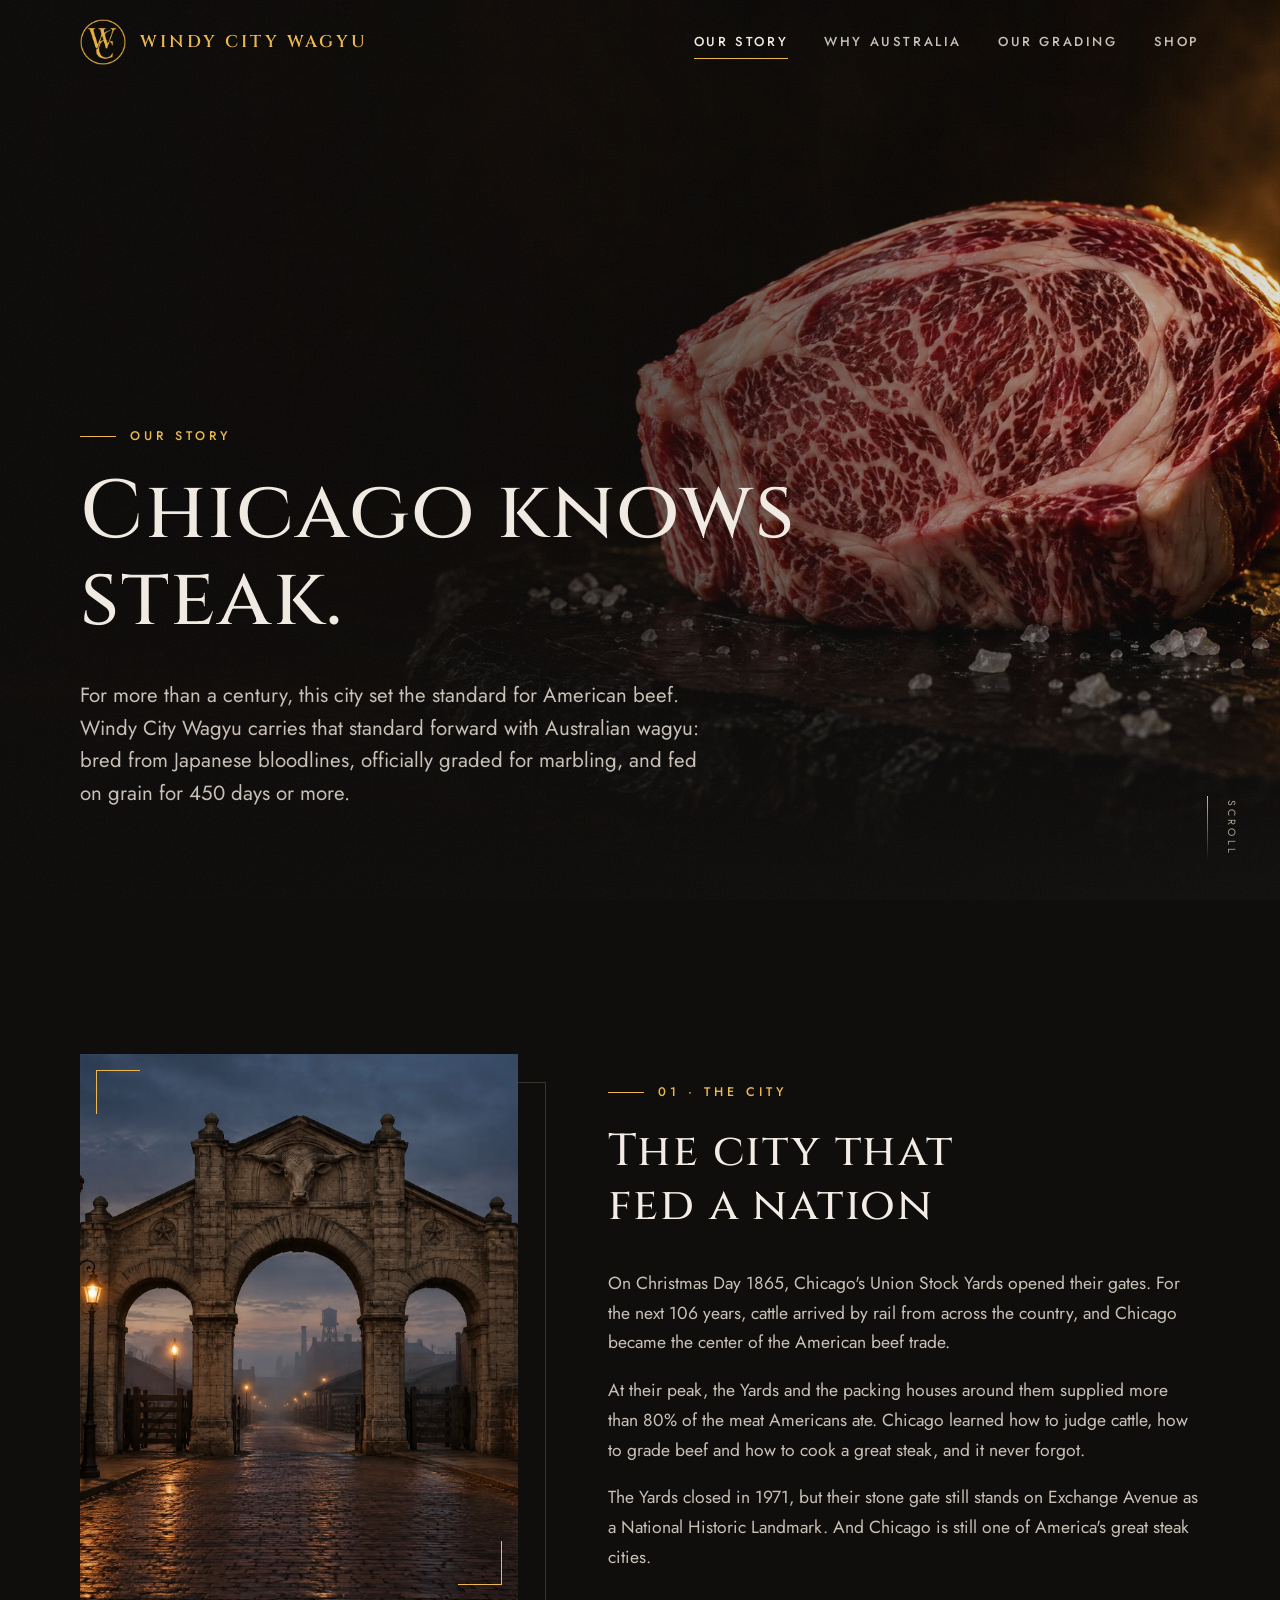
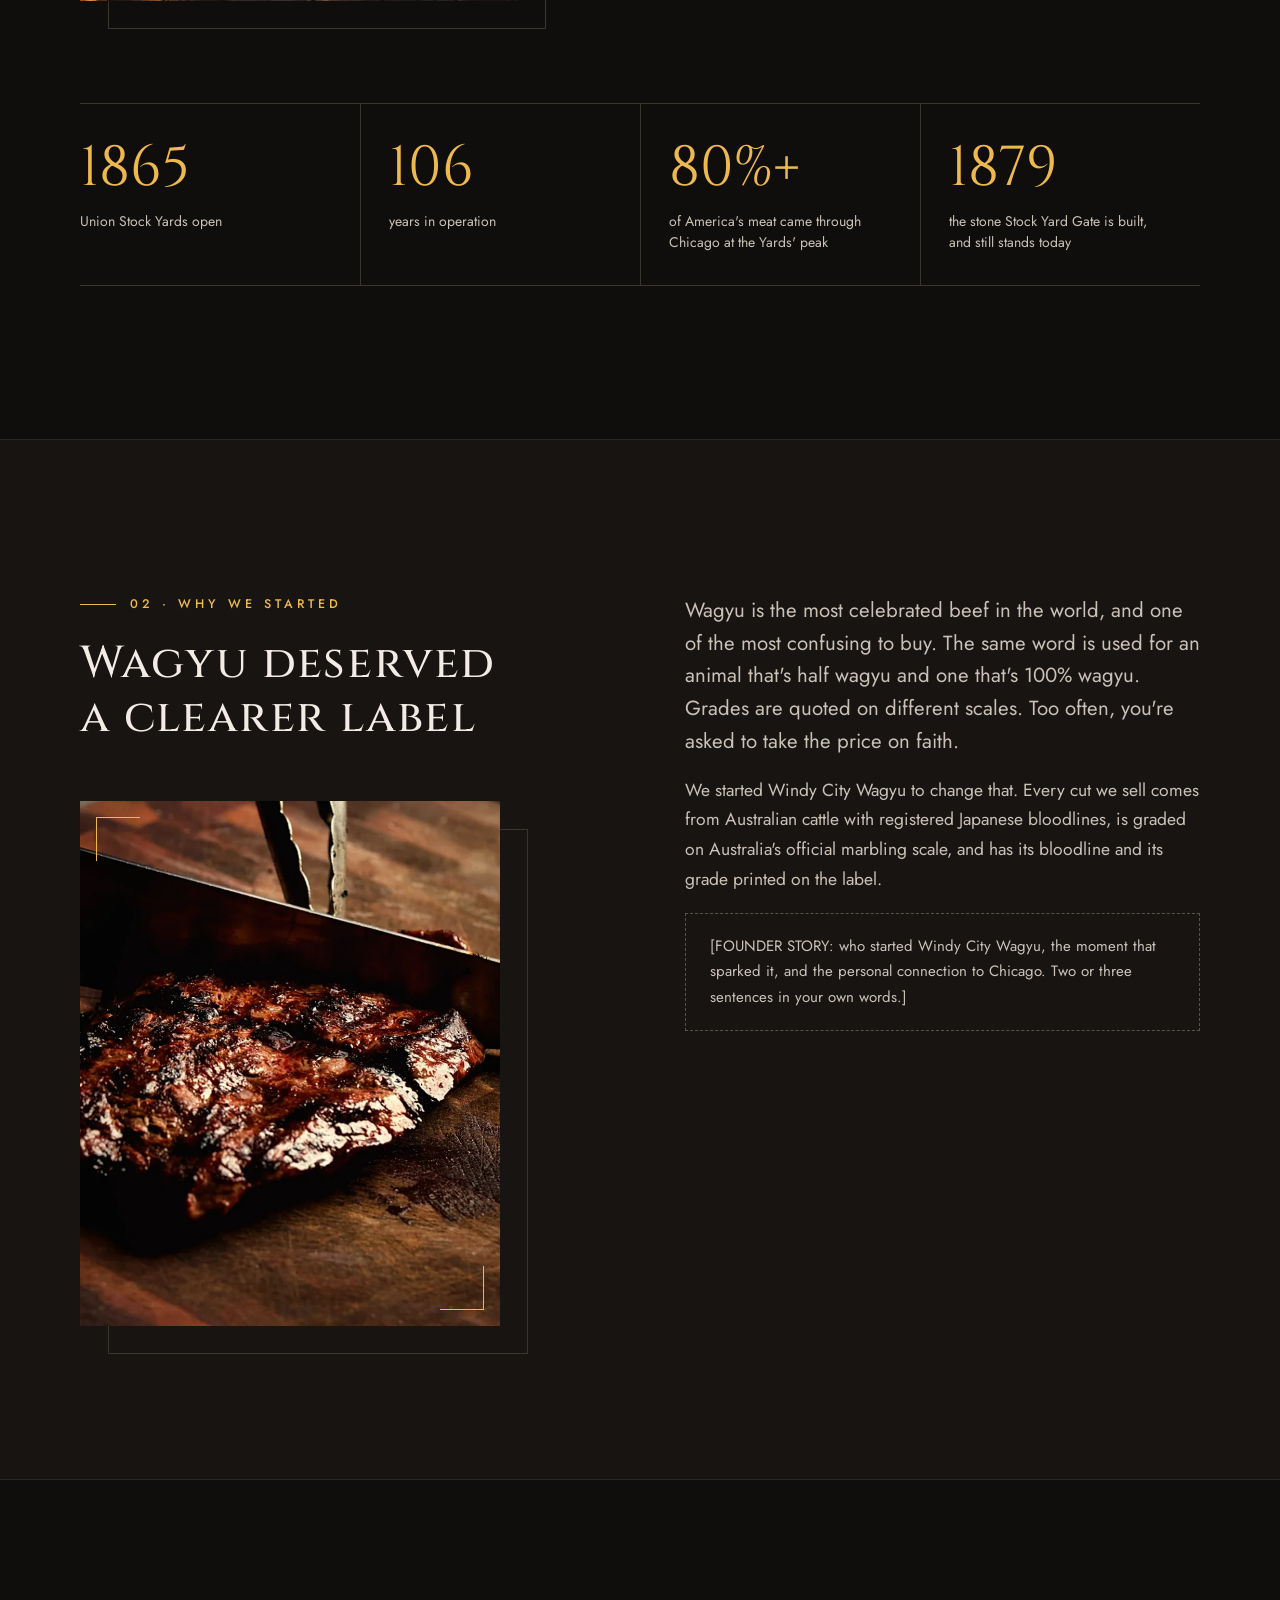
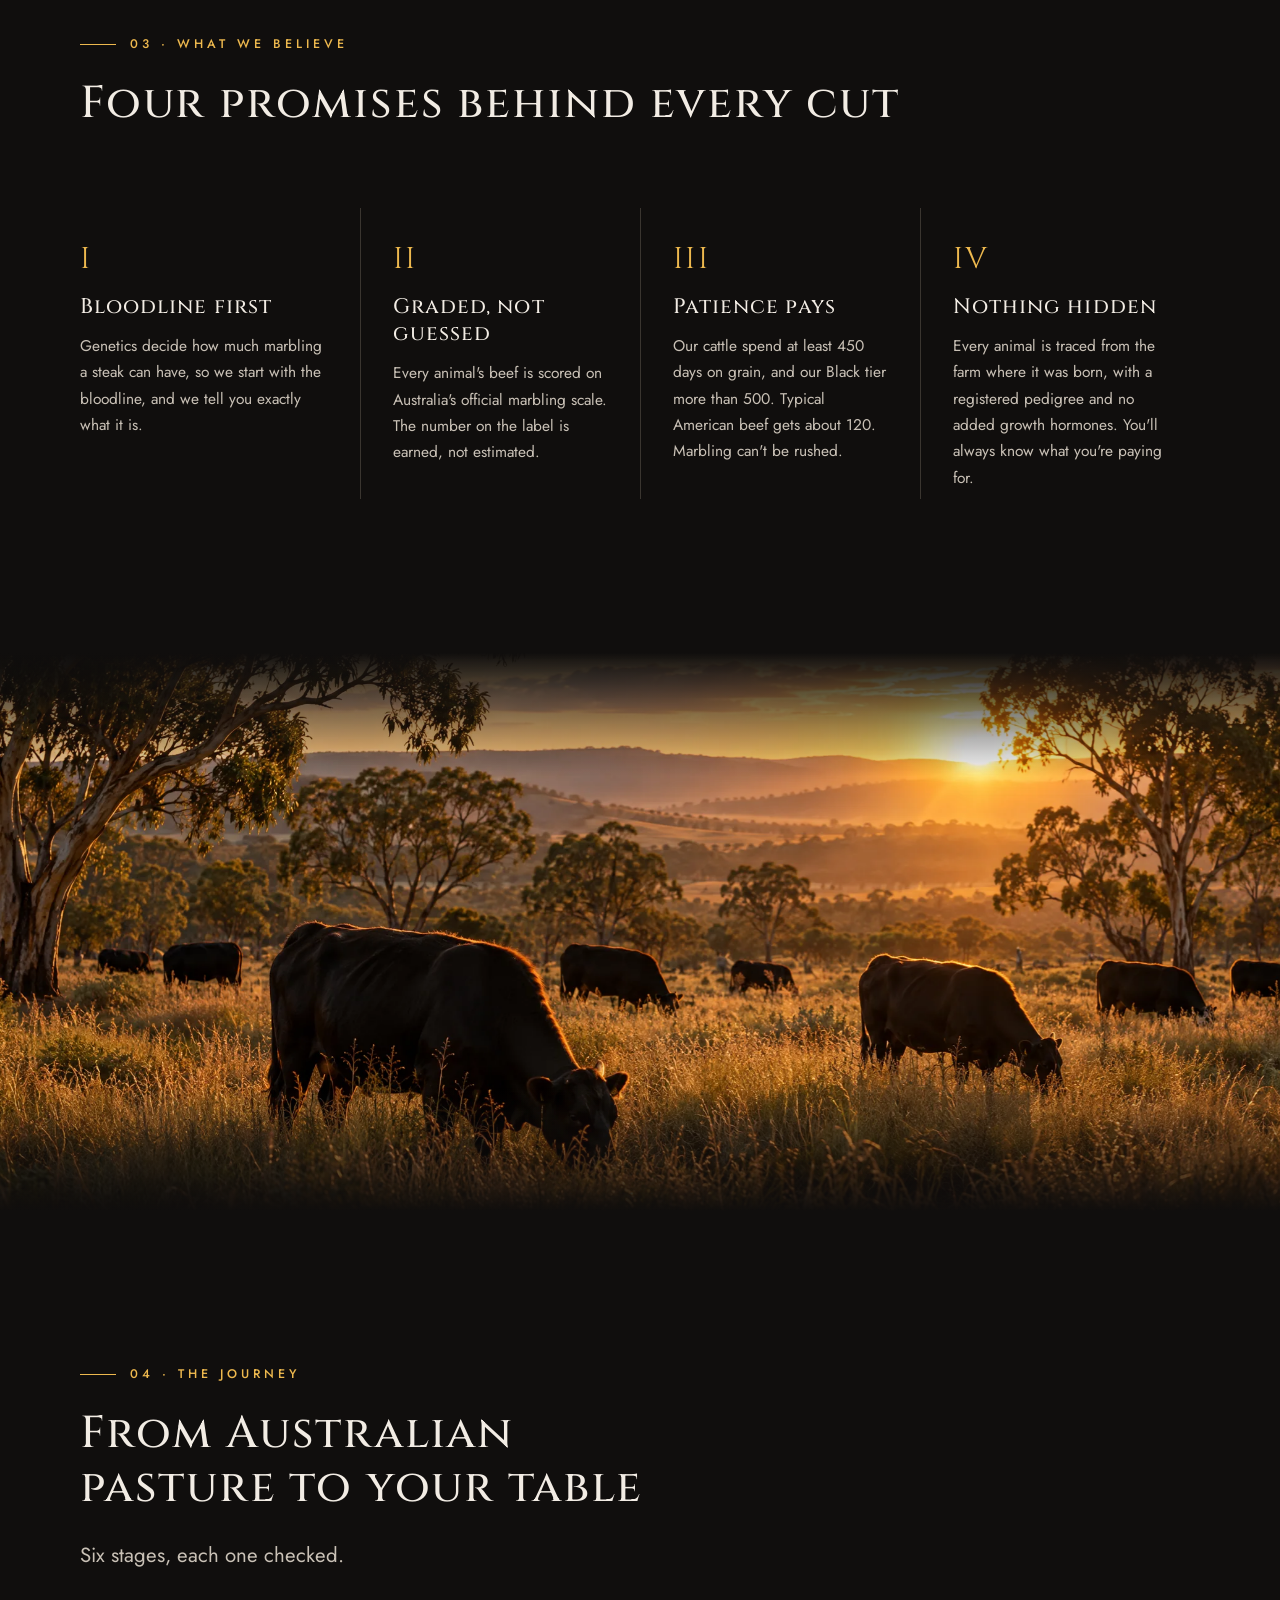
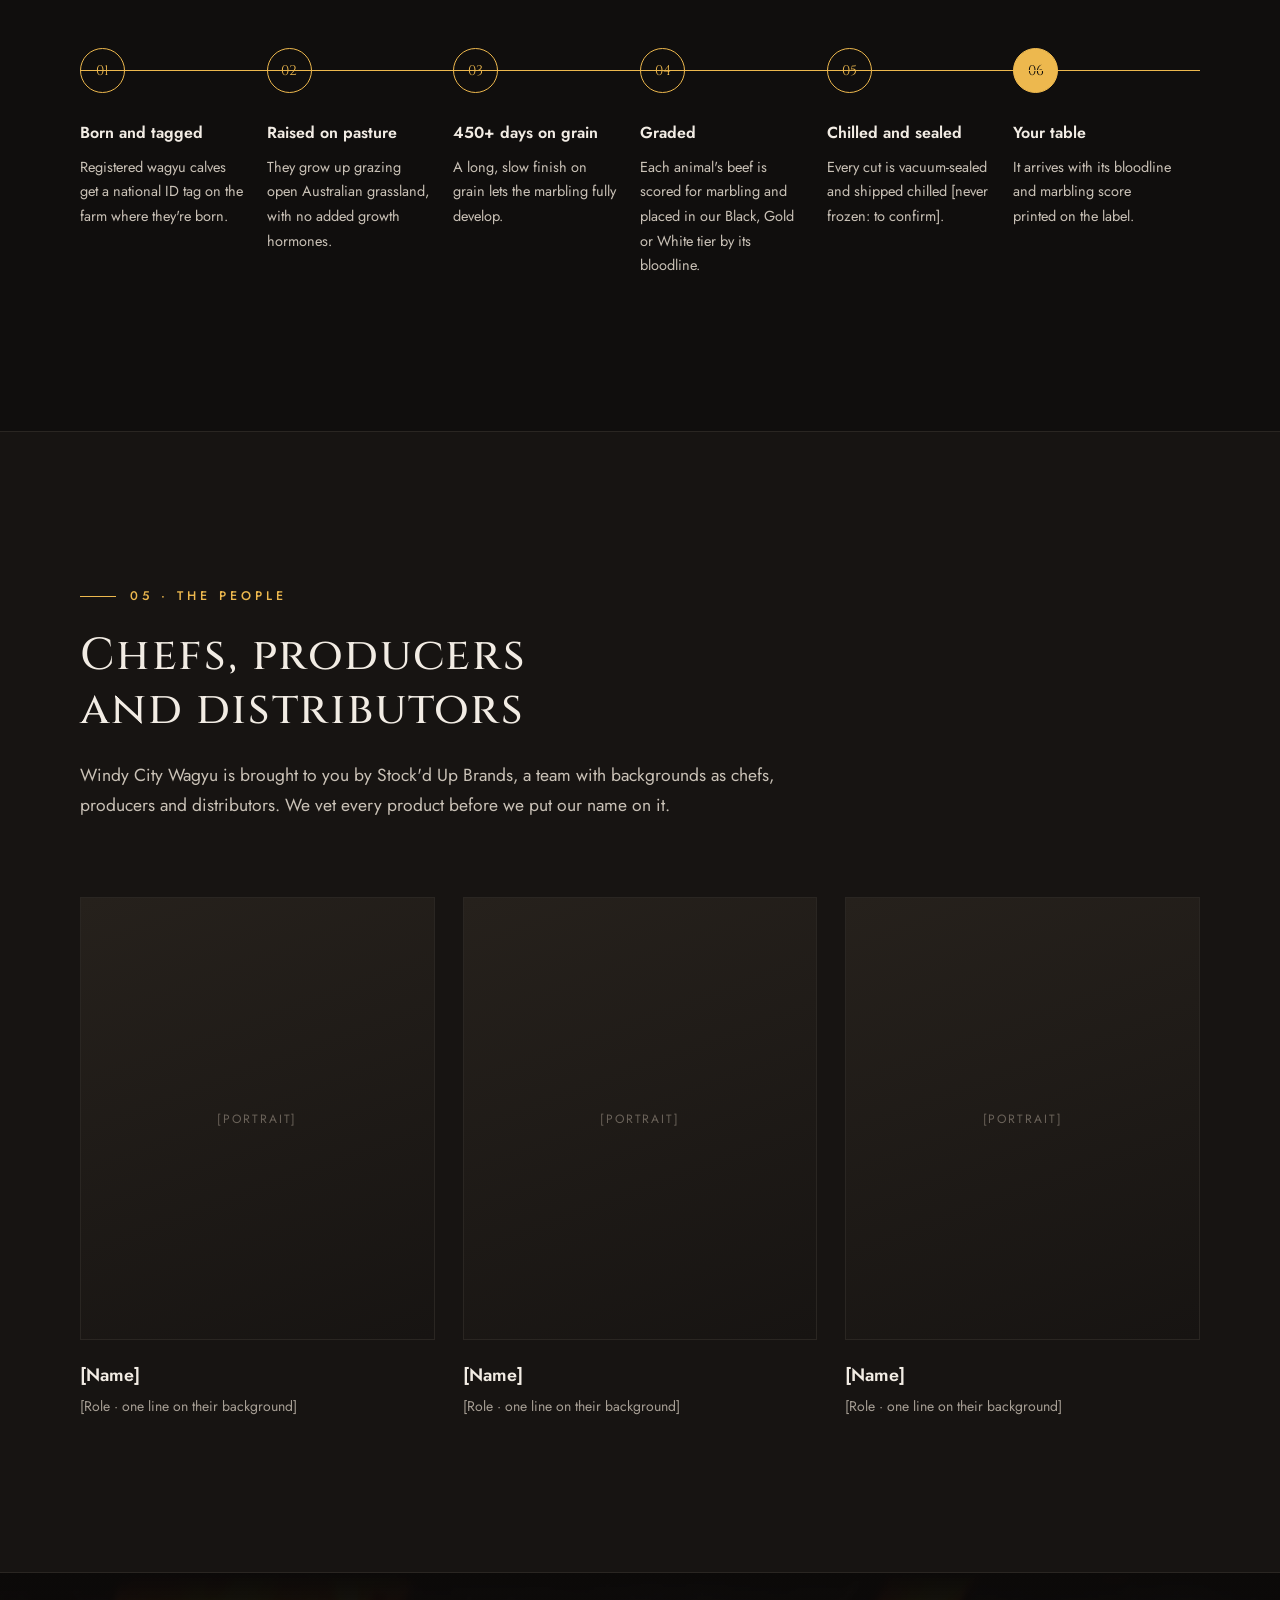
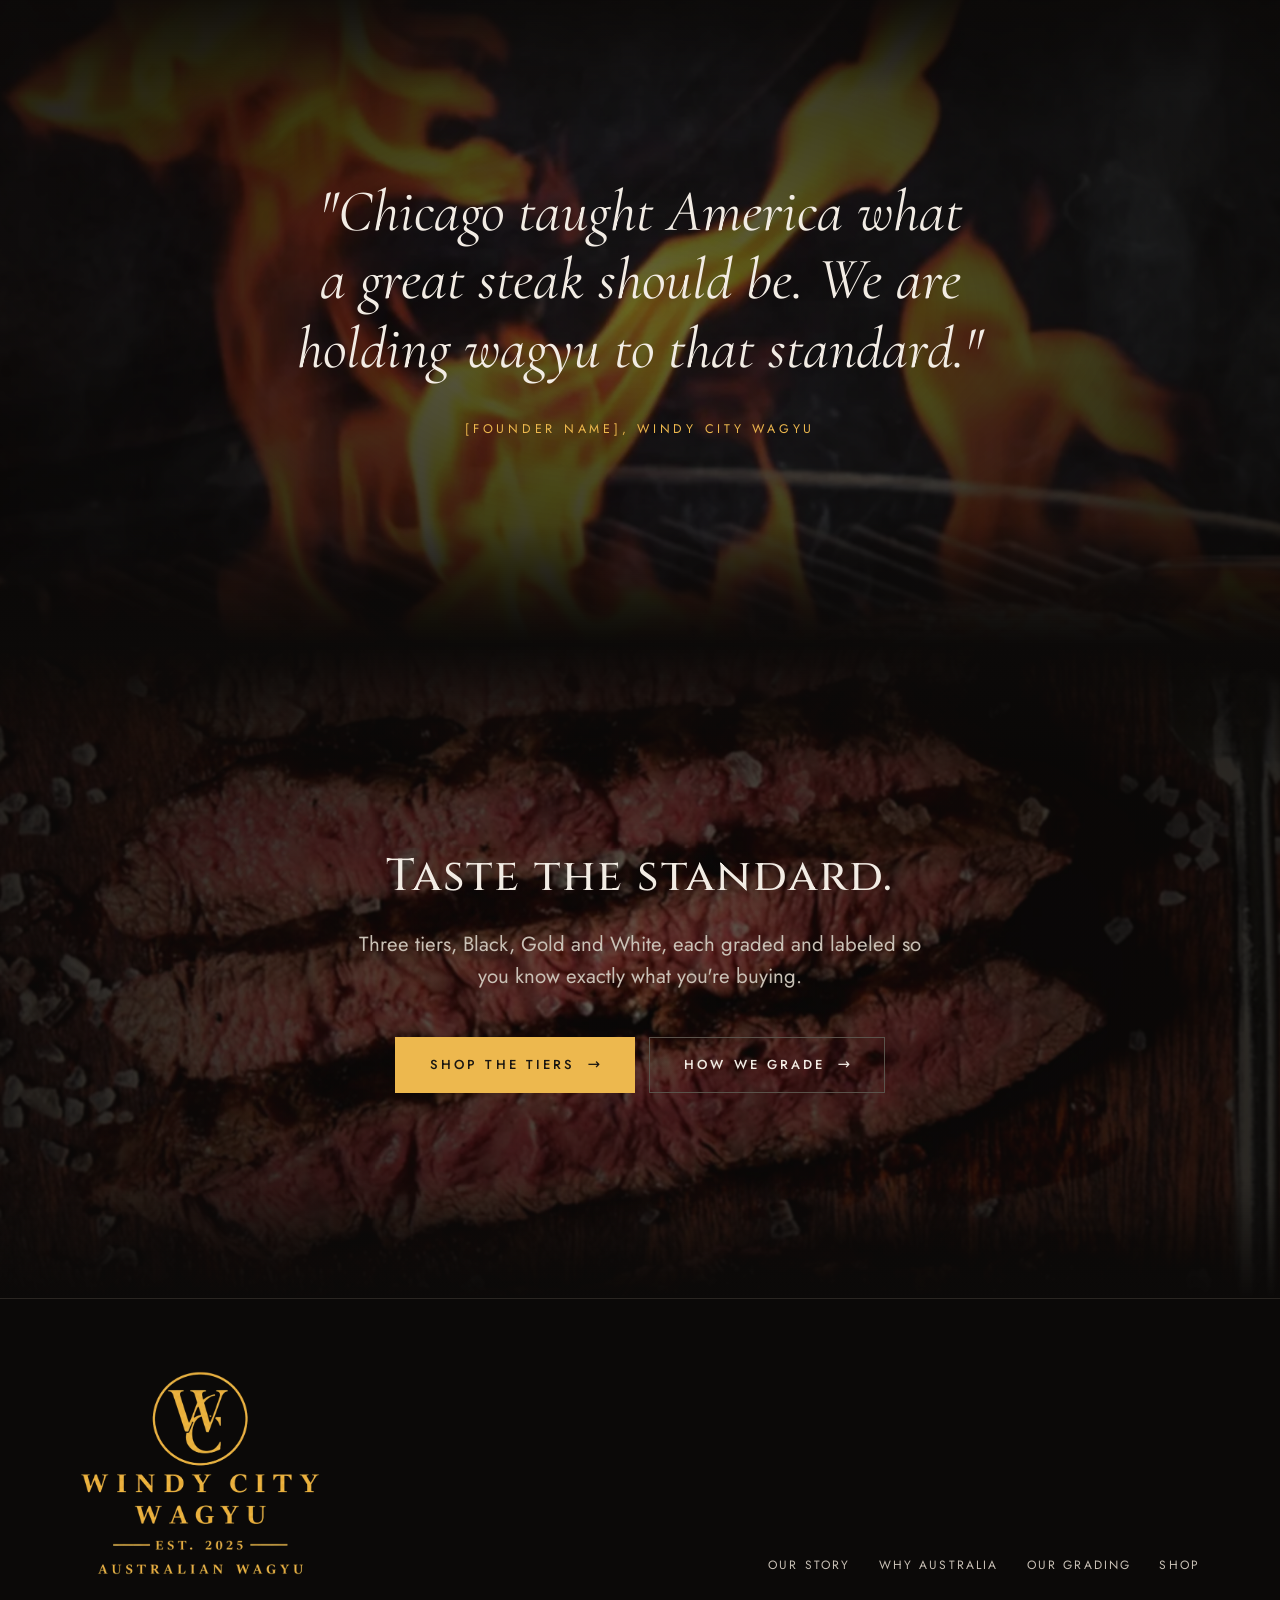
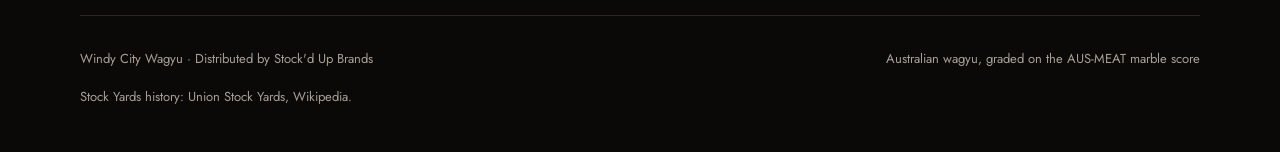
==== commit f07be994: "Use real product photography in place of AI cooking shots Five supplied photos, graded to the site's" ====
--- a/index.html
+++ b/index.html
@@ -73,6 +73,9 @@
 <div>
 <p class="eyebrow" data-reveal>02 · Why we started</p>
 <h2 id="why-title" class="h2" data-reveal style="--d:.1s">Wagyu deserved a clearer label</h2>
+<div class="frame-wrap" data-reveal="left" style="margin-top: 56px; max-width: 420px">
+<div class="frame frame--portrait frame--corners" data-parallax><img src="images/real-carving.webp" alt="A grilled steak being carved on a wooden board" width="920" height="1397" loading="lazy"></div>
+</div>
 </div>
 <div class="muted">
 <p class="lede" data-reveal>Wagyu is the most celebrated beef in the world, and one of the most confusing to buy. The same word is used for an animal that's half wagyu and one that's 100% wagyu. Grades are quoted on different scales. Too often, you're asked to take the price on faith.</p>
@@ -136,7 +139,7 @@
 </section>
 
 <section class="photo-section center" aria-labelledby="quote-title">
-<div class="frame" data-parallax><img src="images/searing.webp" alt="" width="2400" height="1350" loading="lazy"></div>
+<div class="frame" data-parallax><img src="images/real-flames.webp" alt="" width="1600" height="2539" loading="lazy" style="object-position: center 42%"></div>
 <div class="wrap wrap--narrow">
 <h2 id="quote-title" class="visually-hidden">Our promise</h2>
 <p class="quote" data-reveal style="--d:.1s">"Chicago taught America what a great steak should be. We are holding wagyu to that standard."</p>
@@ -145,7 +148,7 @@
 </section>
 
 <section id="shop" class="photo-section center">
-<div class="frame" data-parallax><img src="images/cuts-board.webp" alt="" width="2400" height="1350" loading="lazy"></div>
+<div class="frame" data-parallax><img src="images/real-sliced.webp" alt="" width="1600" height="2438" loading="lazy" style="object-position: center 30%"></div>
 <div class="wrap">
 <h2 class="h2" data-reveal>Taste the standard.</h2>
 <p class="muted lede" data-reveal style="--d:.1s">Three tiers, Black, Gold and White, each graded and labeled so you know exactly what you're buying.</p>
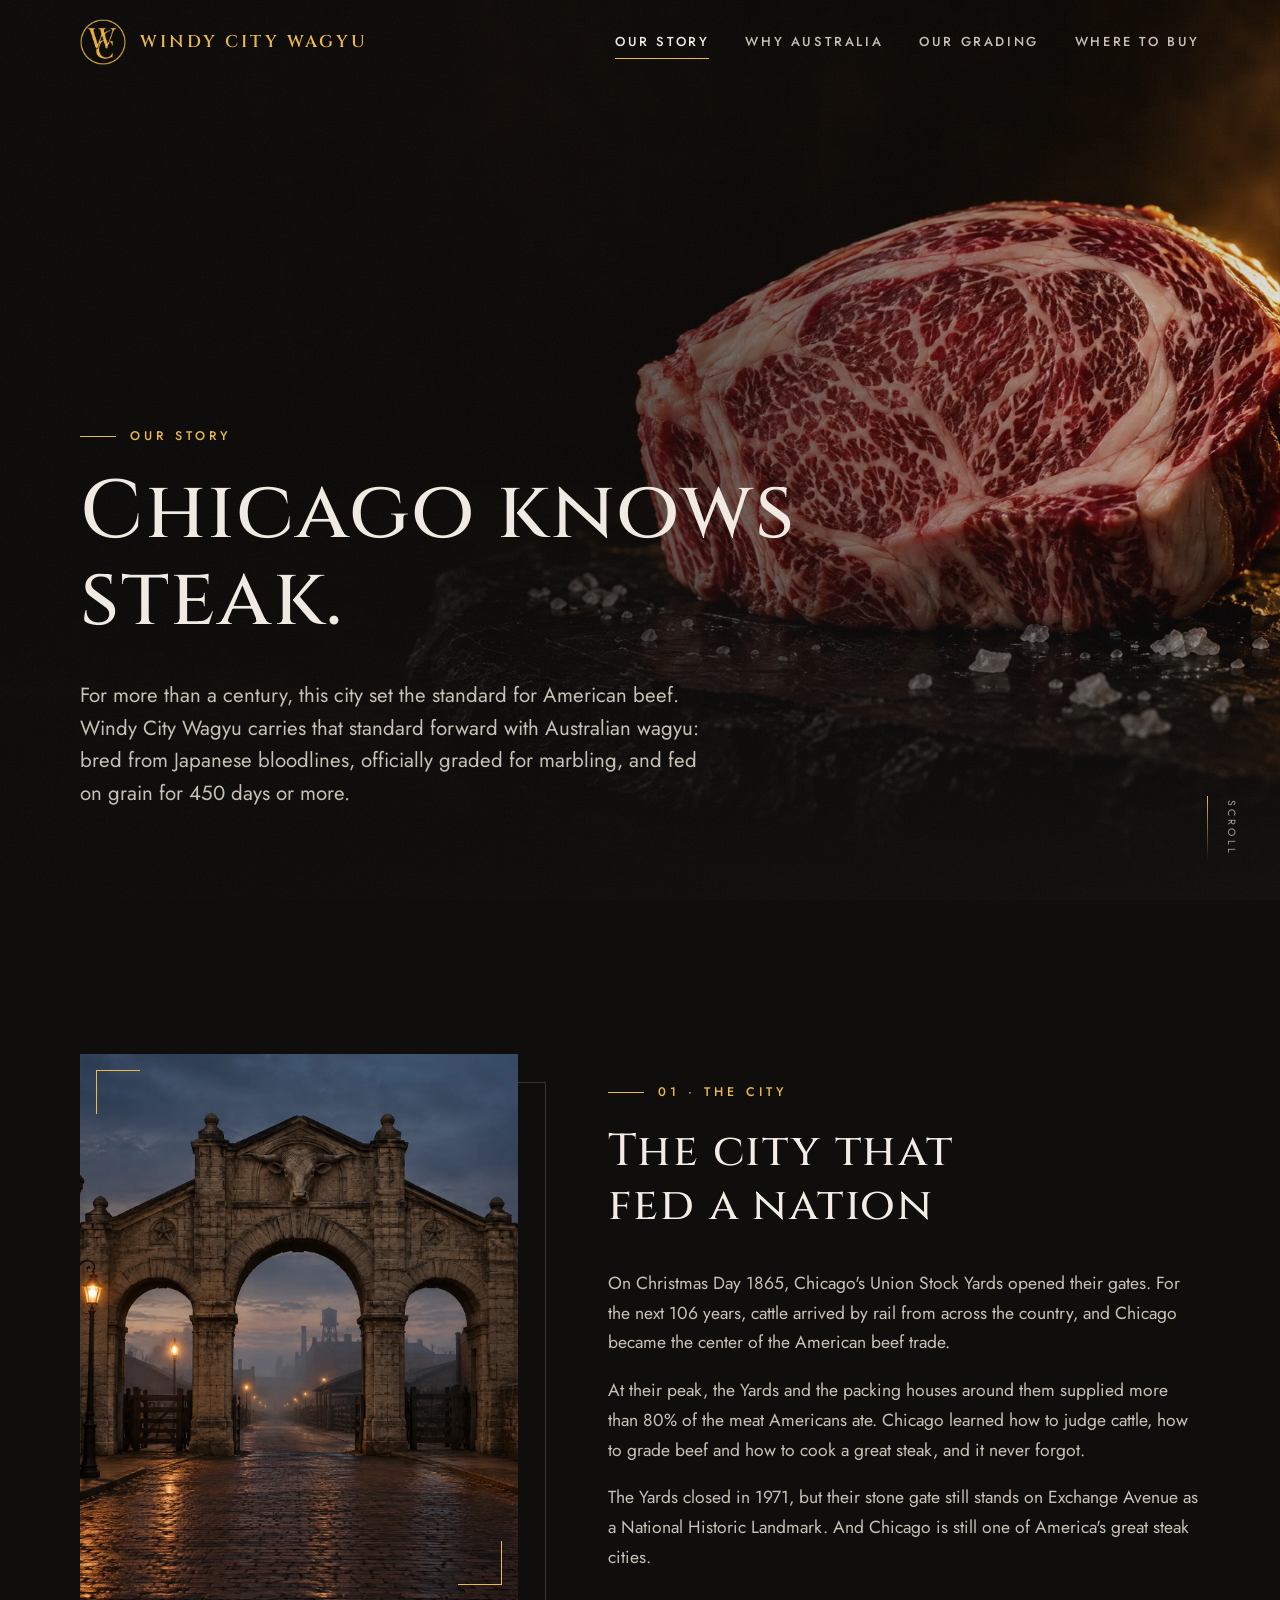
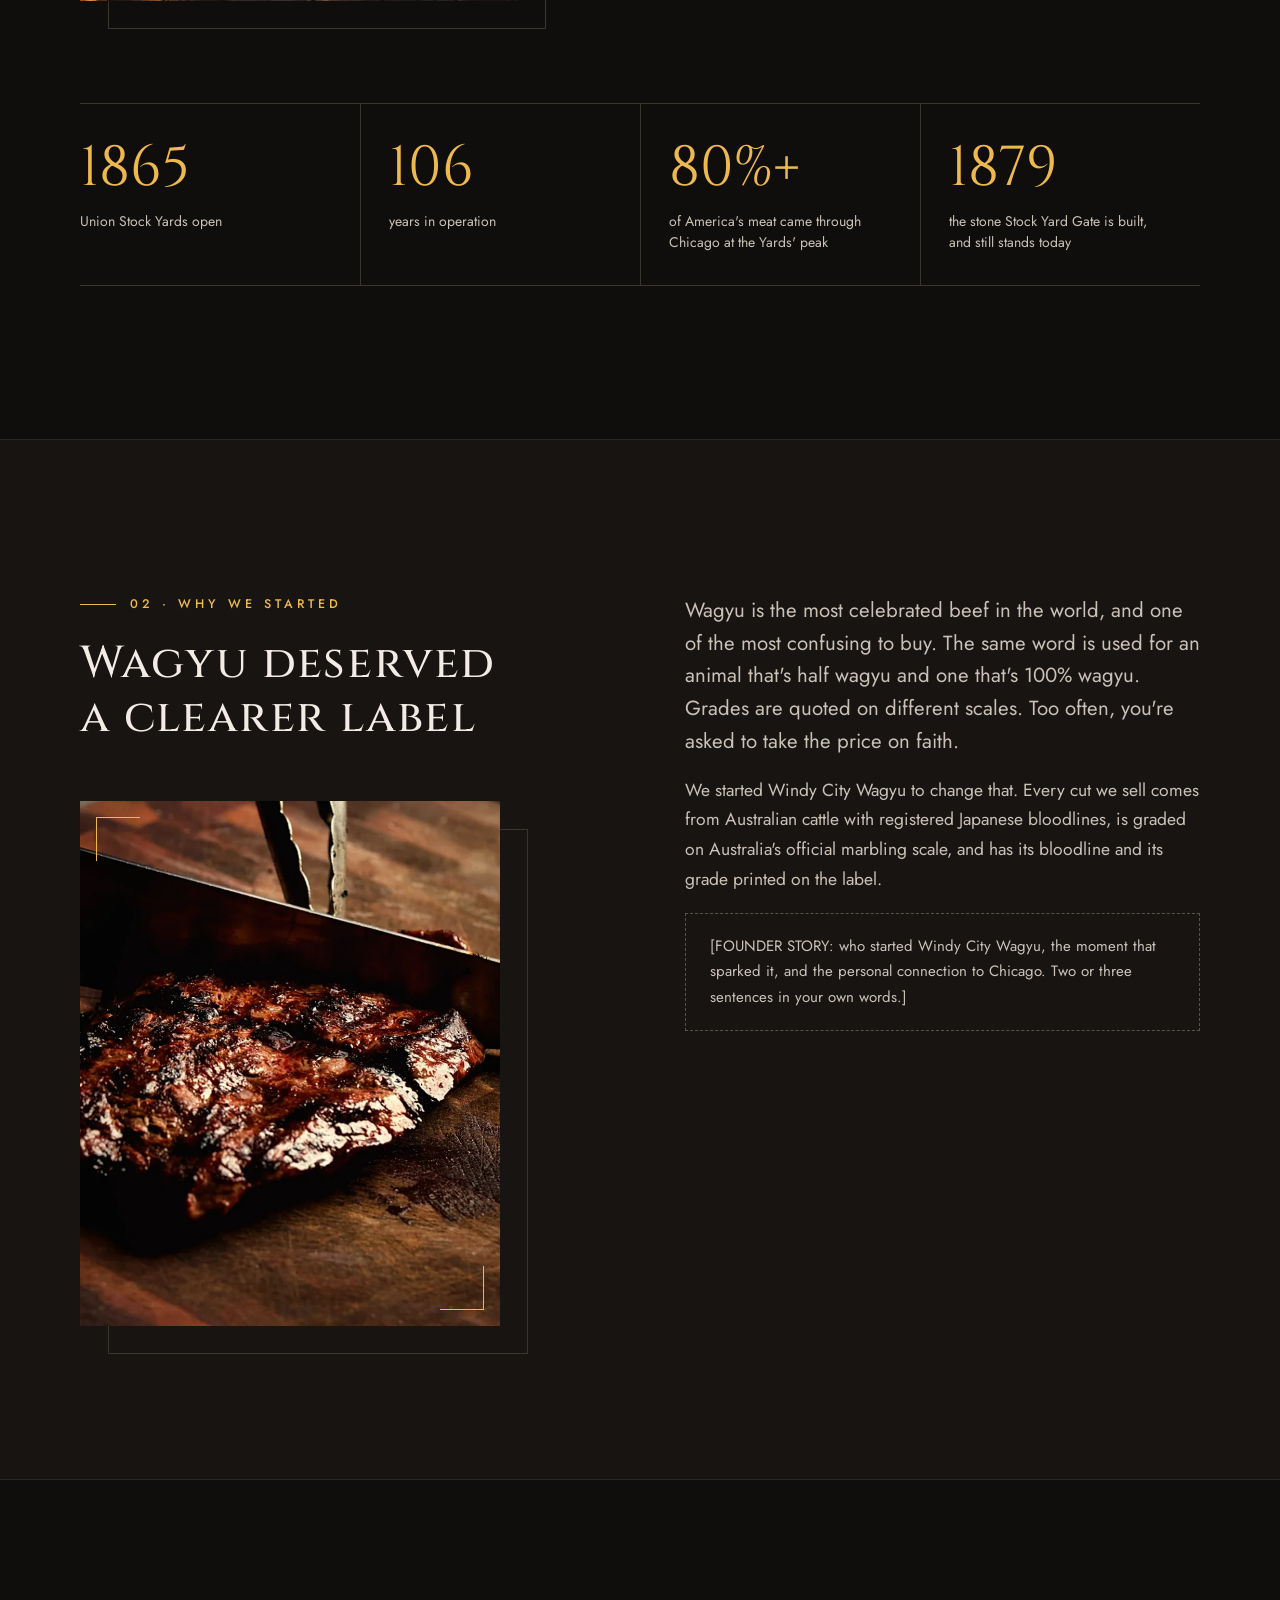
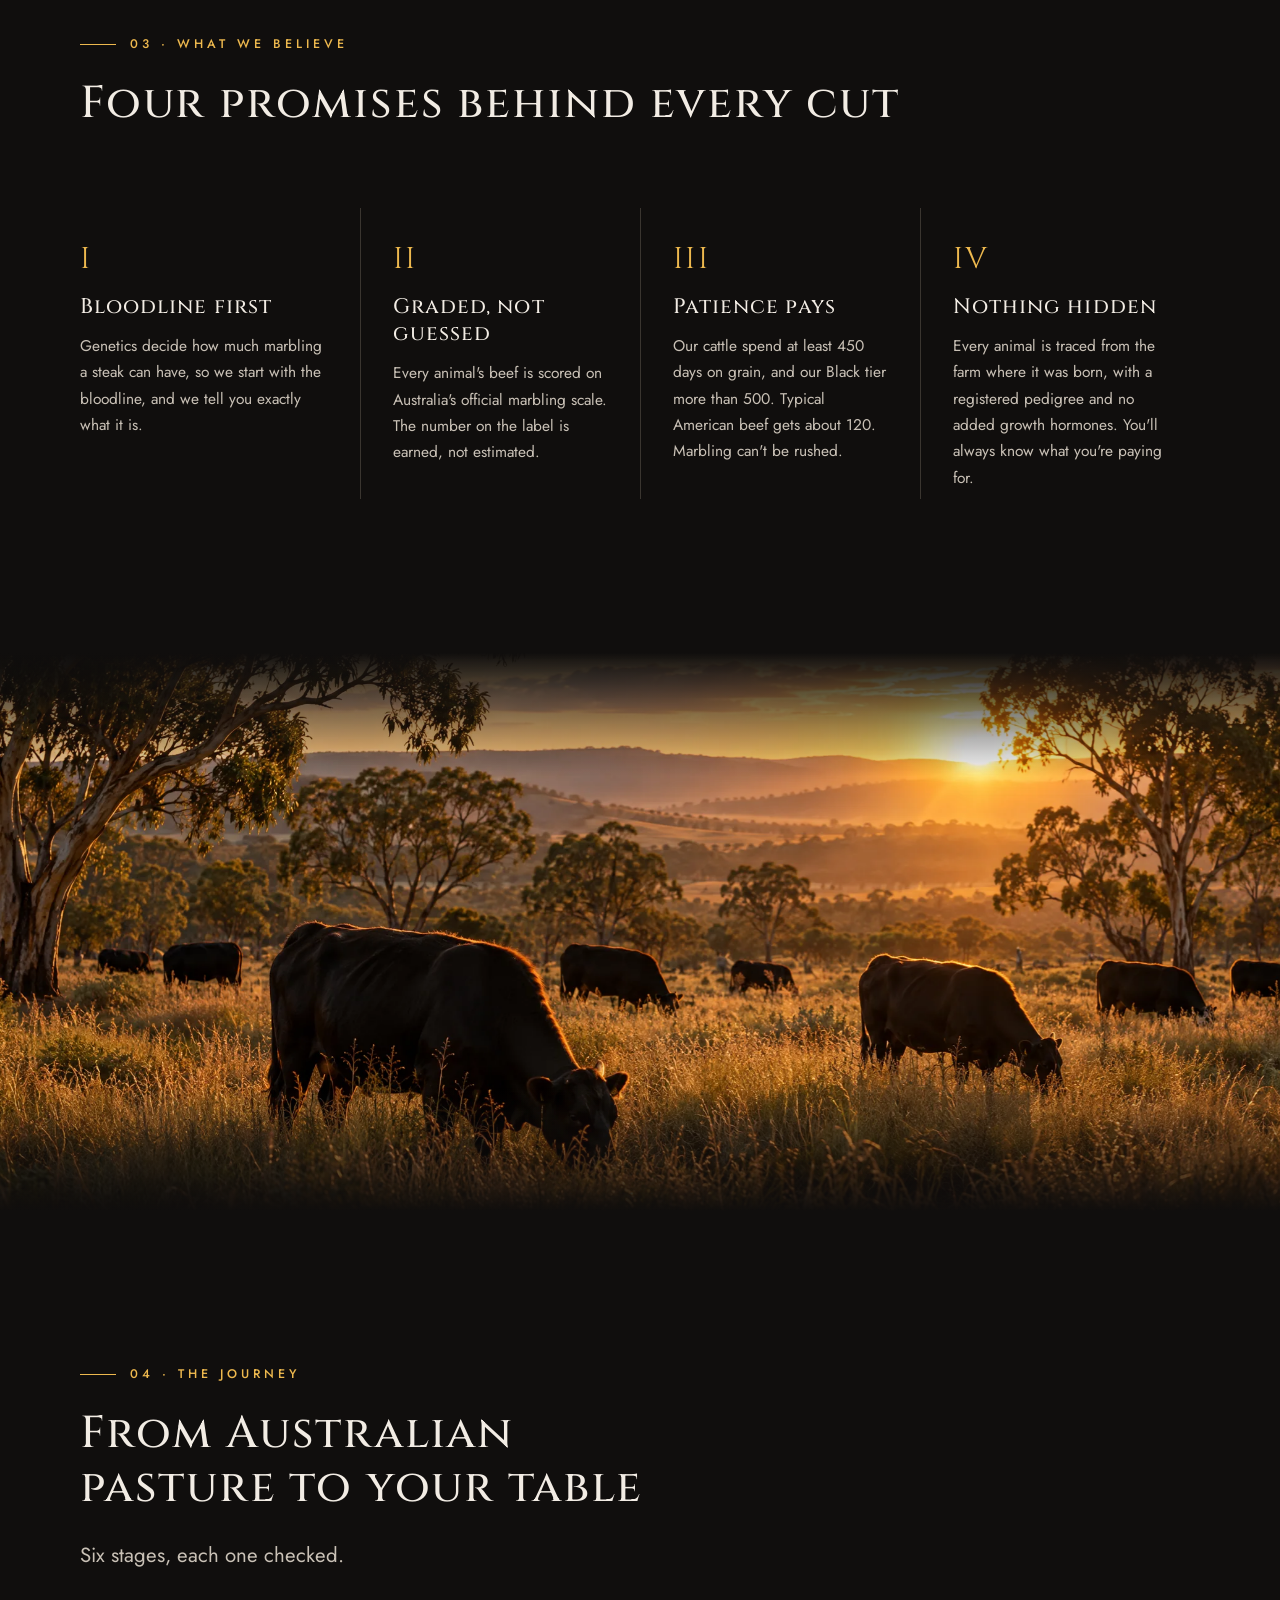
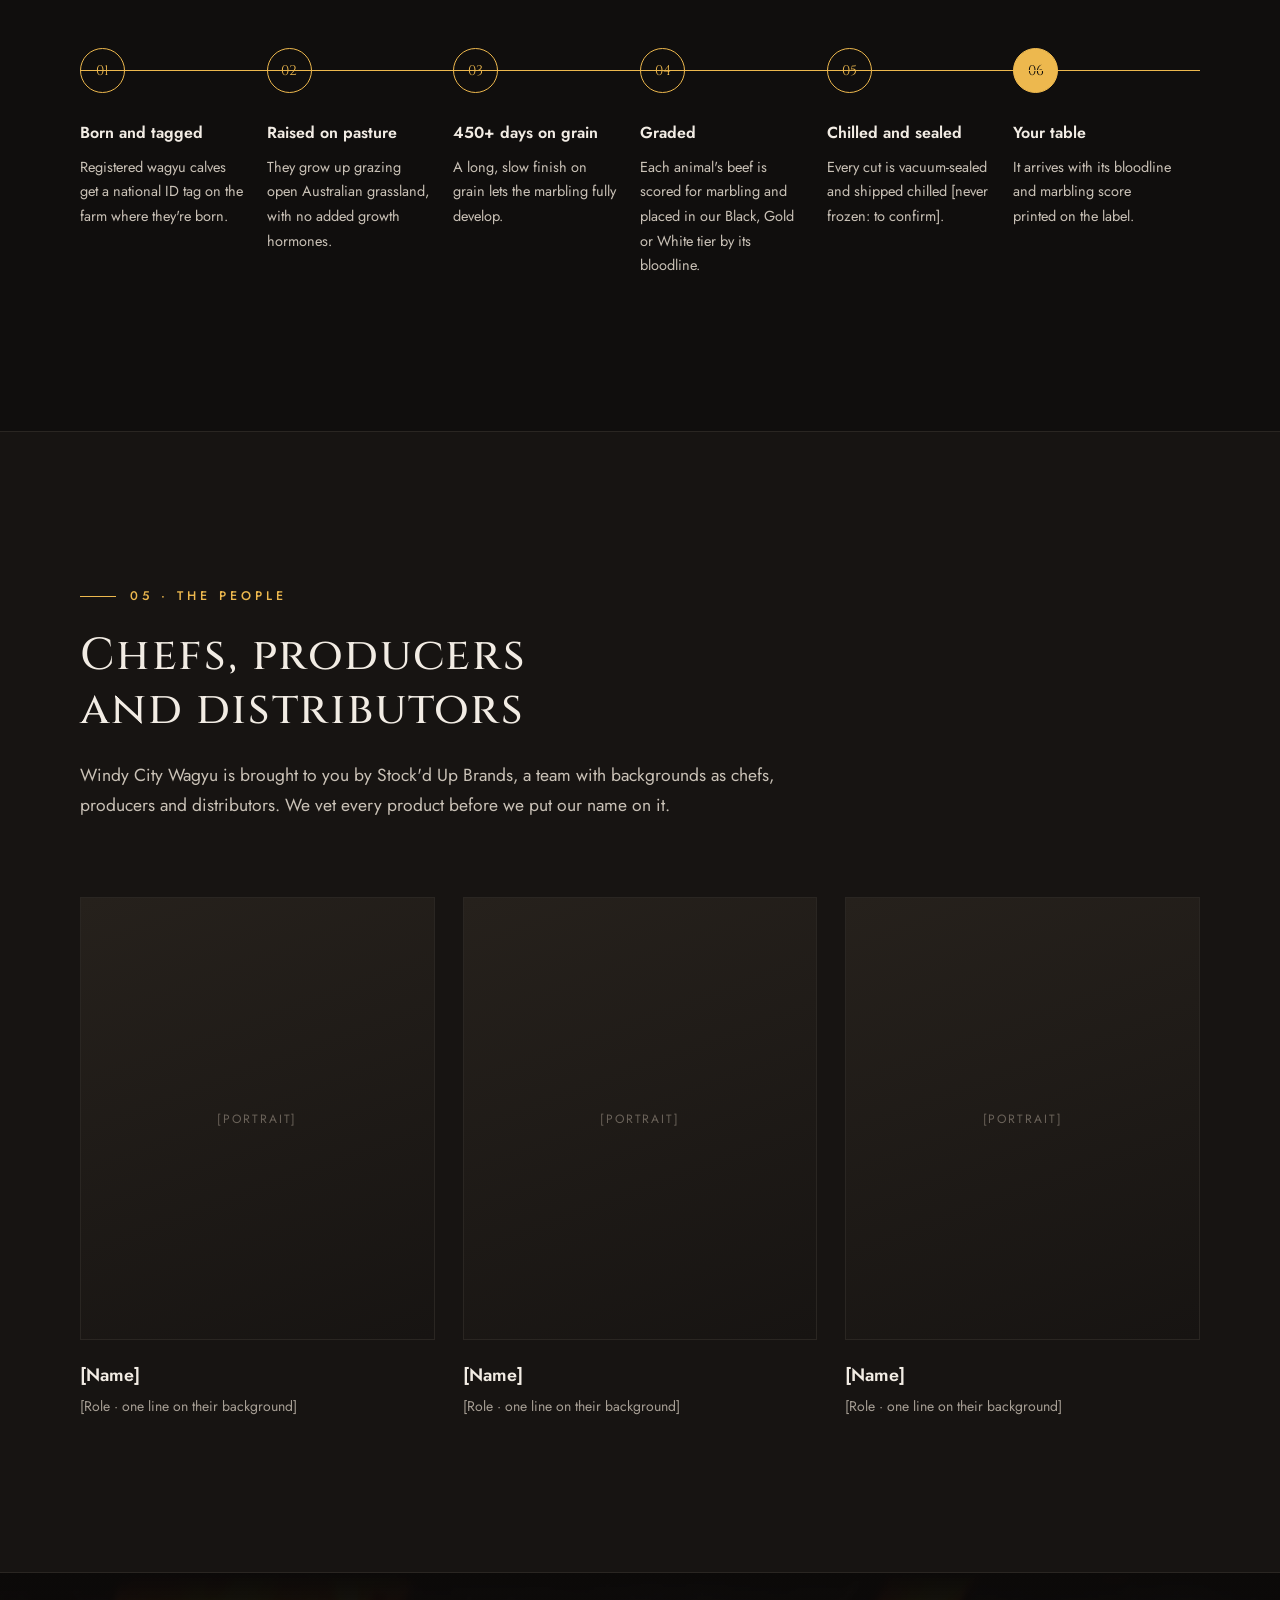
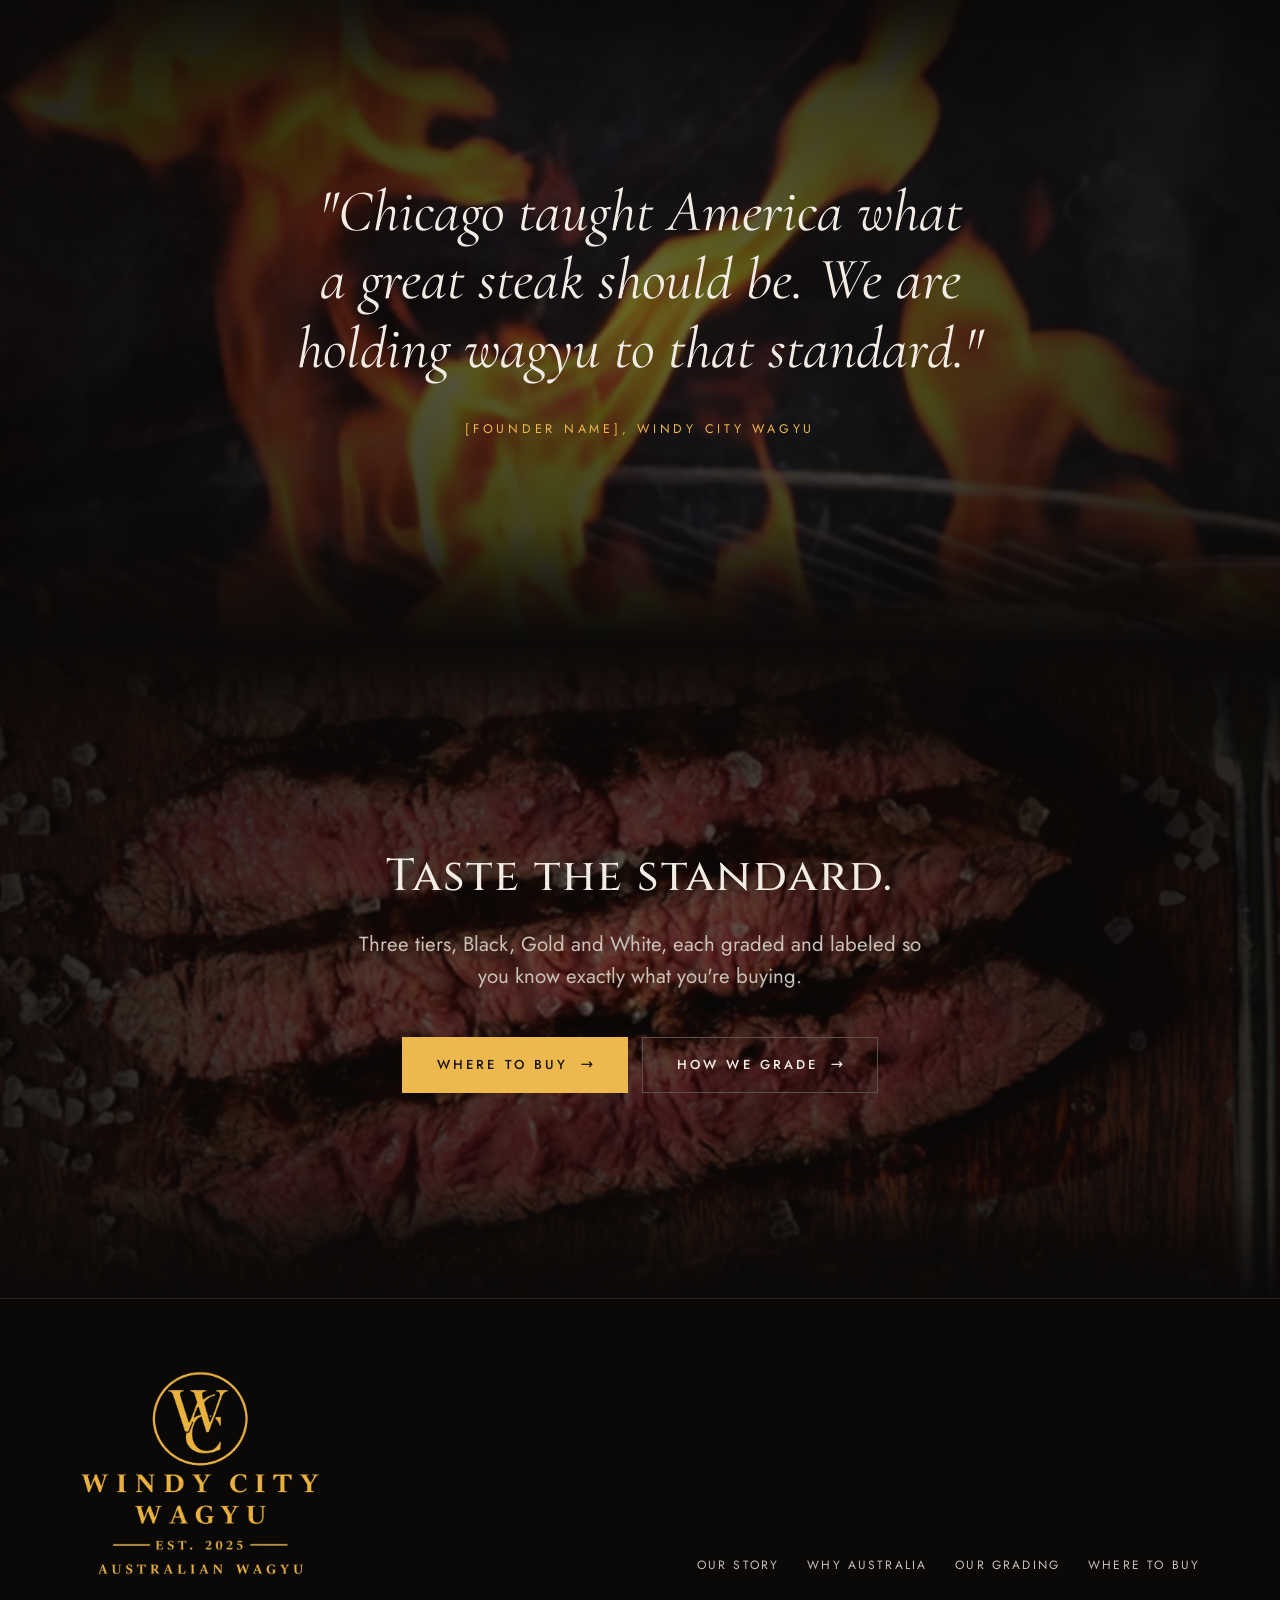
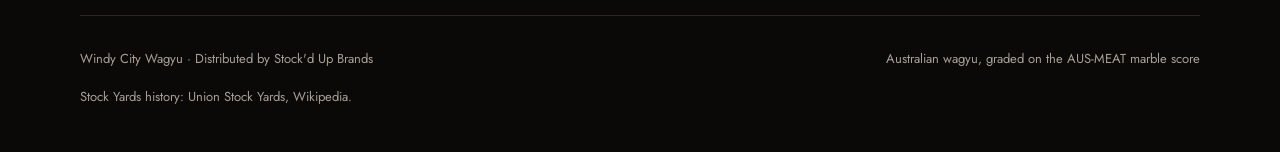
==== commit 7ae62c95: "Turn Shop into Where to Buy, with separate home and trade paths Orders will happen on a separate onl" ====
--- a/index.html
+++ b/index.html
@@ -25,7 +25,7 @@
 <a href="index.html" aria-current="page">Our Story</a>
 <a href="why-australia.html">Why Australia</a>
 <a href="our-grading.html">Our Grading</a>
-<a href="shop.html">Shop</a>
+<a href="shop.html">Where to Buy</a>
 </nav>
 </div>
 </header>
@@ -153,7 +153,7 @@
 <h2 class="h2" data-reveal>Taste the standard.</h2>
 <p class="muted lede" data-reveal style="--d:.1s">Three tiers, Black, Gold and White, each graded and labeled so you know exactly what you're buying.</p>
 <div class="btns btns--center" data-reveal style="--d:.2s">
-<a class="btn" href="shop.html">Shop the tiers</a>
+<a class="btn" href="shop.html">Where to buy</a>
 <a class="btn btn--ghost" href="our-grading.html">How we grade</a>
 </div>
 </div>
@@ -169,7 +169,7 @@
 <a href="index.html">Our Story</a>
 <a href="why-australia.html">Why Australia</a>
 <a href="our-grading.html">Our Grading</a>
-<a href="shop.html">Shop</a>
+<a href="shop.html">Where to Buy</a>
 </nav>
 </div>
 <div class="footer-meta">
--- a/styles.css
+++ b/styles.css
@@ -650,6 +650,28 @@
 .tier dd { margin: 4px 0 0; font-weight: 600; }
 .tier .desc { color: var(--text-2); font-size: 15.5px; }
 
+/* ---------- Where to buy ---------- */
+.paths { display: grid; grid-template-columns: repeat(2, minmax(0, 1fr)); gap: 24px; }
+@media (max-width: 860px) { .paths { grid-template-columns: minmax(0, 1fr); } }
+.path {
+  position: relative;
+  display: flex;
+  flex-direction: column;
+  padding: clamp(36px, 4vw, 52px);
+  border: 1px solid var(--gold);
+  background: var(--bg);
+  scroll-margin-top: 96px;
+}
+.path--trade { border-color: var(--line-3); background: #0B0908; }
+.path .k { font-size: 12.5px; letter-spacing: .26em; text-transform: uppercase; color: var(--gold); }
+.path--trade .k { color: var(--text-3); }
+.path h3 { margin: 14px 0 28px; font-family: var(--display); font-size: clamp(24px, 2.4vw, 30px); font-weight: 500; line-height: 1.25; letter-spacing: .05em; }
+.path-list { list-style: none; margin: 0 0 36px; padding: 0; flex: 1; border-top: 1px solid var(--line-2); }
+.path-list li { position: relative; padding: 14px 0 14px 30px; border-bottom: 1px solid var(--line-2); color: var(--text-2); font-size: 16px; }
+.path-list li::before { content: "✓"; position: absolute; left: 2px; color: var(--gold); }
+.path-note { margin: 14px 0 0; font-size: 14px; color: var(--text-3); text-align: center; }
+.paths-foot { margin: 40px auto 0; max-width: 620px; text-align: center; }
+
 /* ---------- Shop ---------- */
 .guide { display: grid; grid-template-columns: repeat(3, minmax(0, 1fr)); gap: 20px; }
 @media (max-width: 900px) { .guide { grid-template-columns: 1fr; } }
@@ -676,7 +698,7 @@
 .tier-rows { display: grid; gap: 20px; }
 .tier-row {
   display: grid;
-  grid-template-columns: 1.2fr 1fr auto;
+  grid-template-columns: minmax(0, 1.2fr) minmax(0, 1fr);
   gap: 40px;
   align-items: center;
   padding: 44px;
@@ -695,13 +717,9 @@
 .scores span { padding: 7px 14px; border: 1px solid var(--line-3); font-size: 14px; font-variant-numeric: tabular-nums; }
 .scores .top { border-color: currentColor; }
 .cuts-line { margin-top: 16px; font-size: 14px; color: var(--text-2); }
-.price { font-size: 14px; color: var(--text-3); margin-bottom: 14px; }
-.price b { font-family: var(--display); font-size: 24px; color: var(--text); font-weight: 500; letter-spacing: .04em; }
-.buy { min-width: 220px; }
 @media (max-width: 1000px) {
   .tier-row { grid-template-columns: 1fr; gap: 28px; padding: 36px 28px; }
   .tier-row:hover { transform: none; }
-  .buy { min-width: 0; }
 }
 
 .cuts { display: grid; grid-template-columns: repeat(5, minmax(0, 1fr)); gap: 18px; }
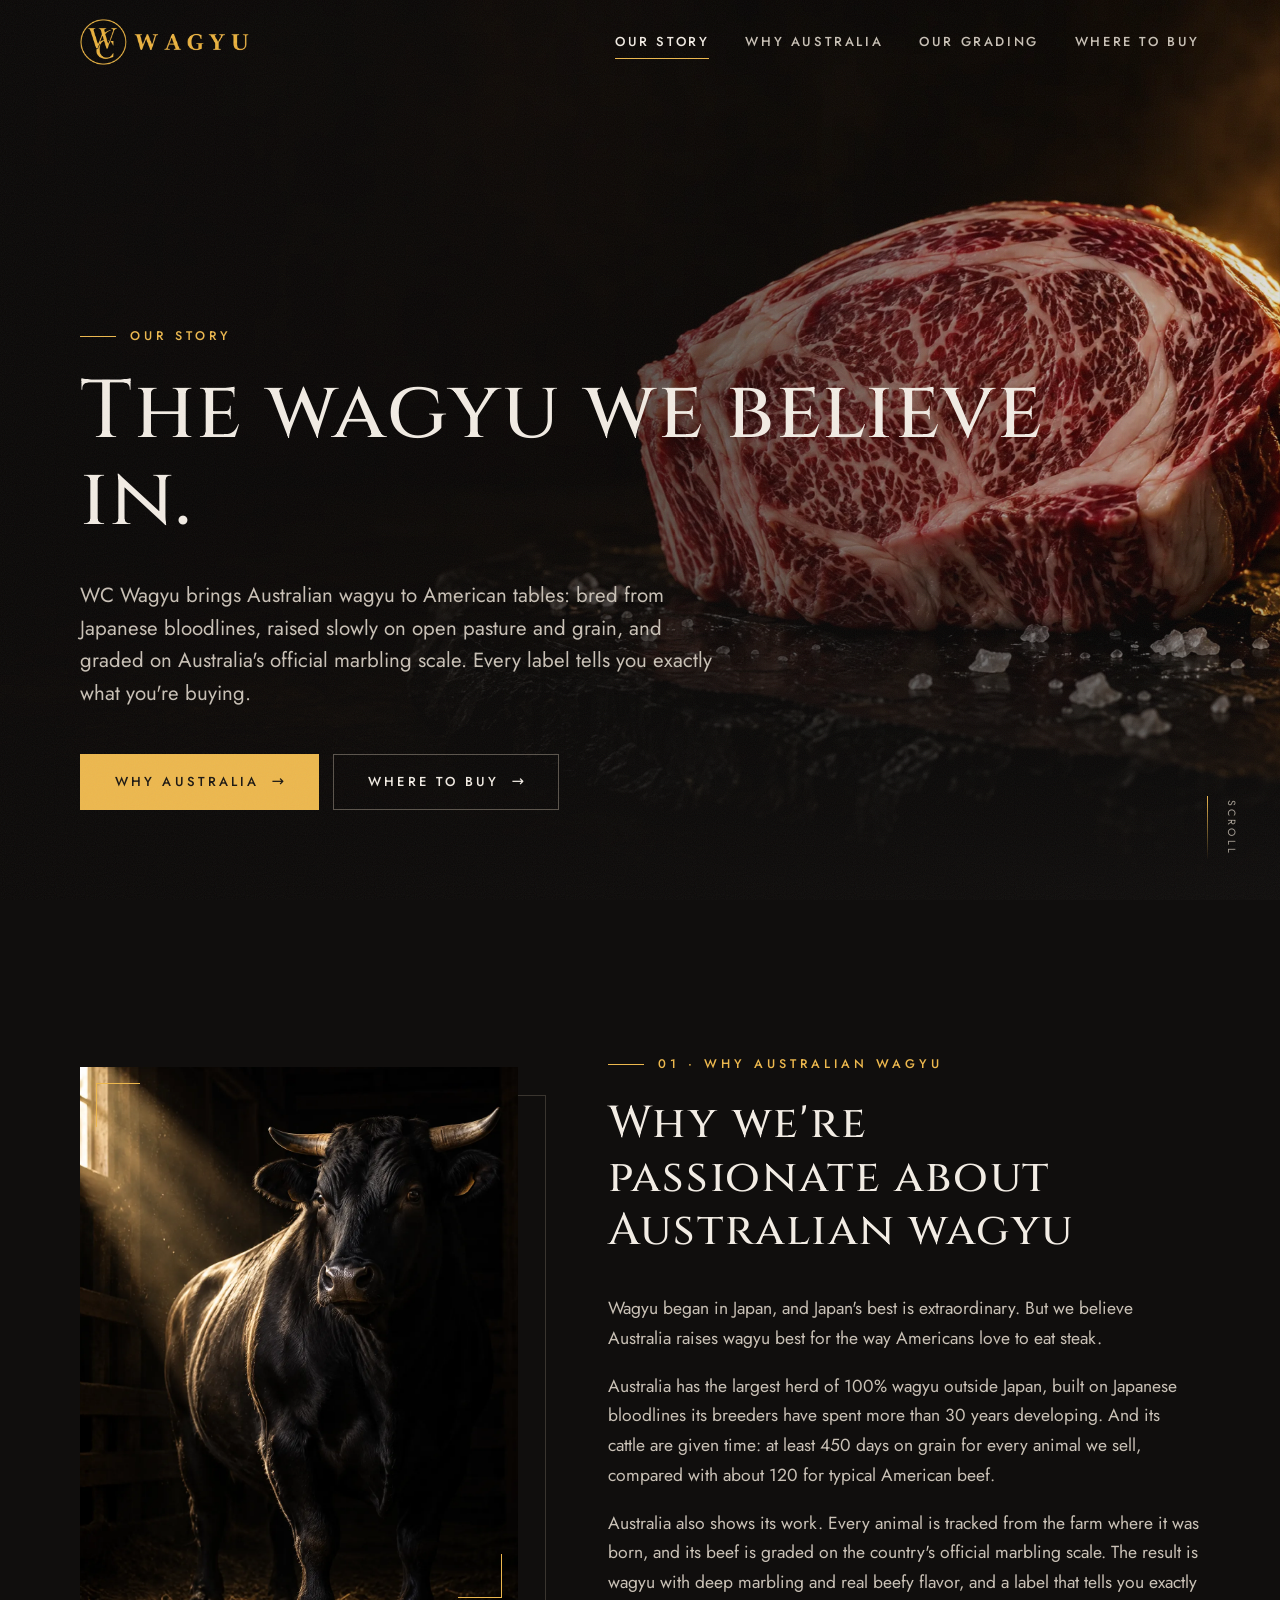
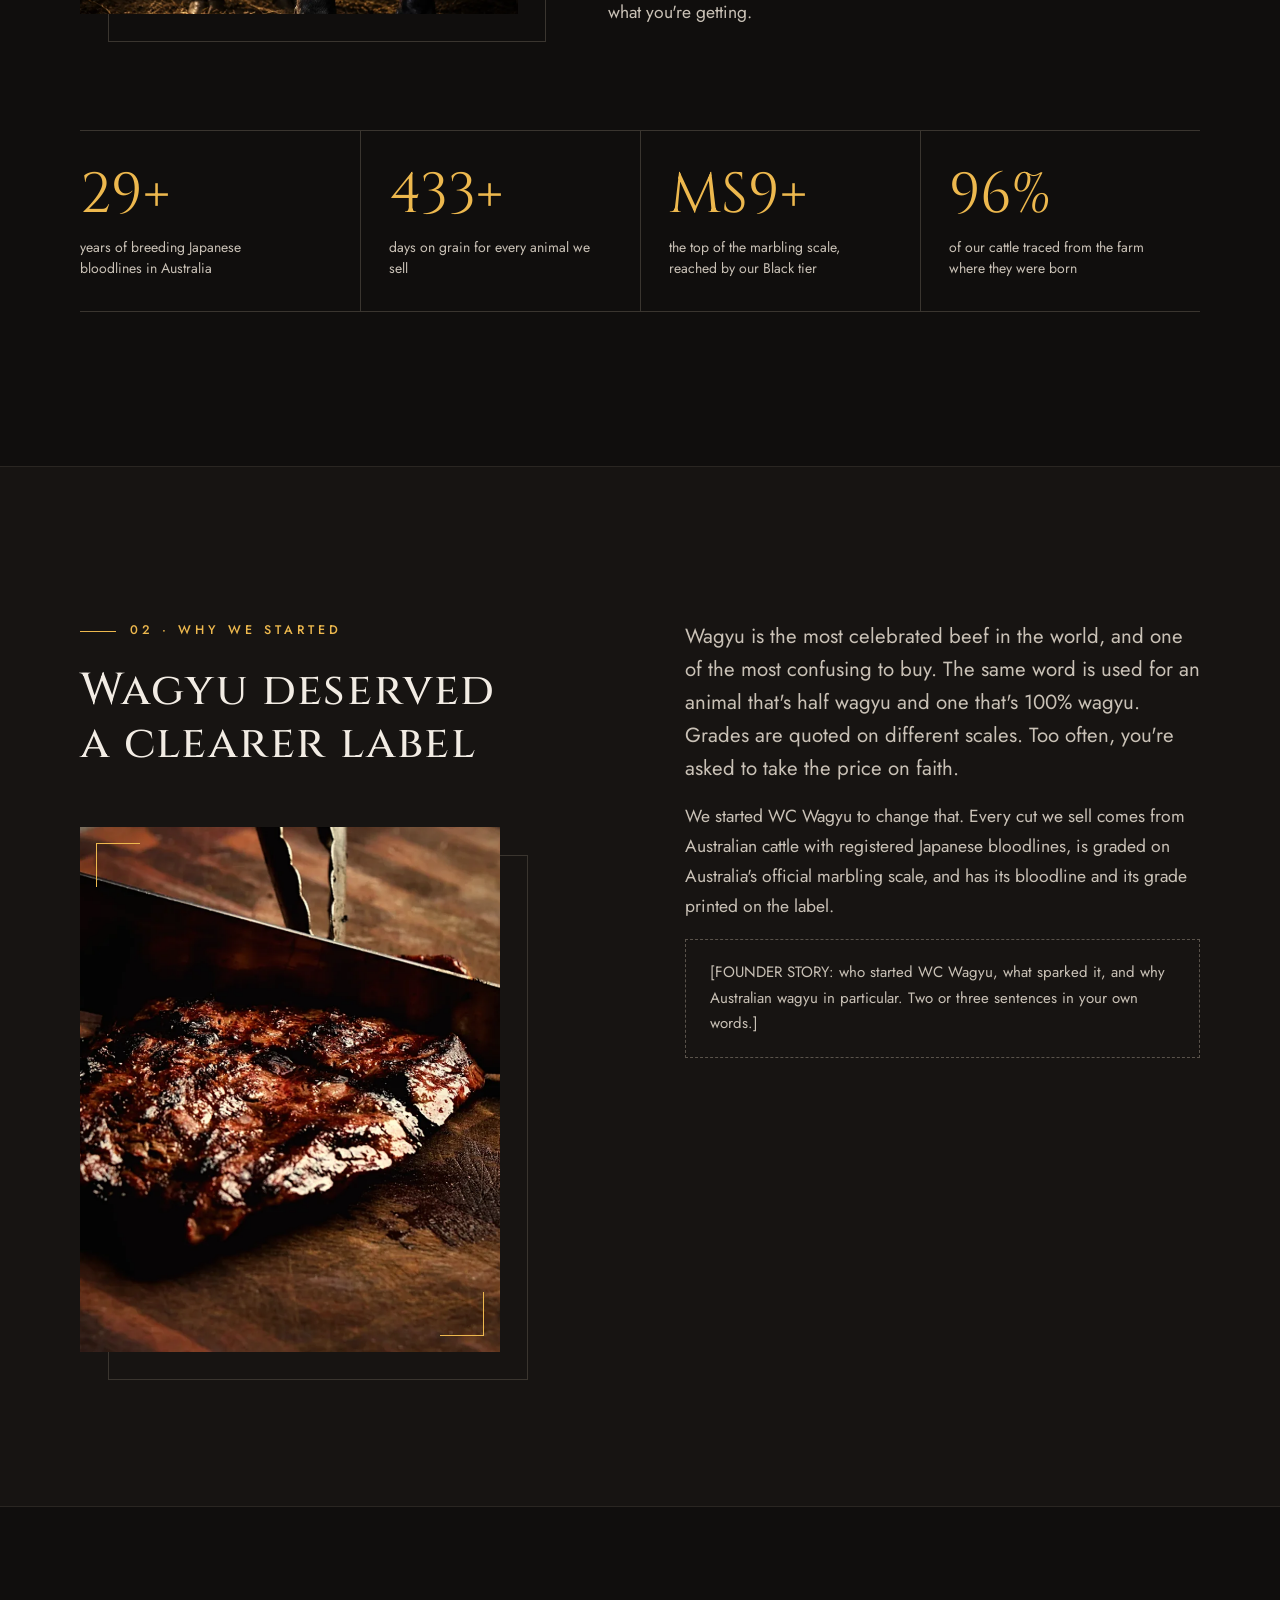
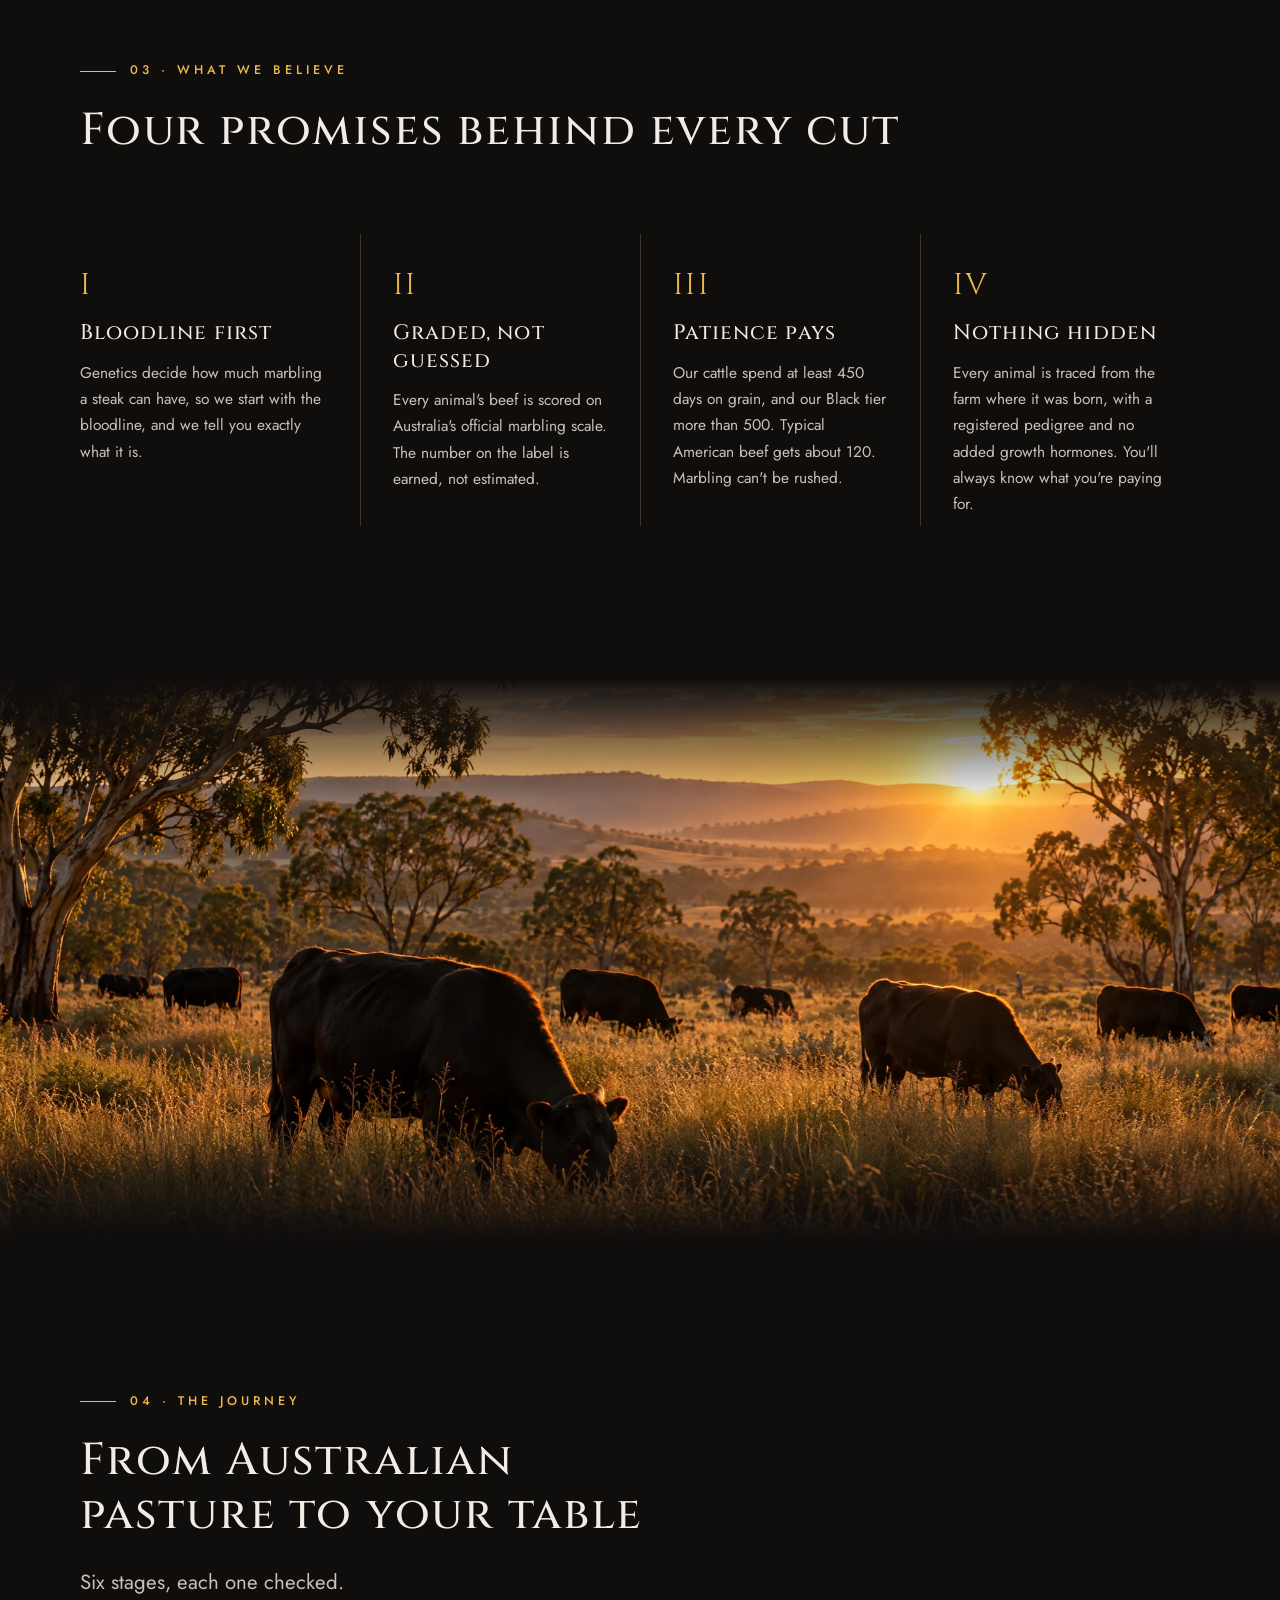
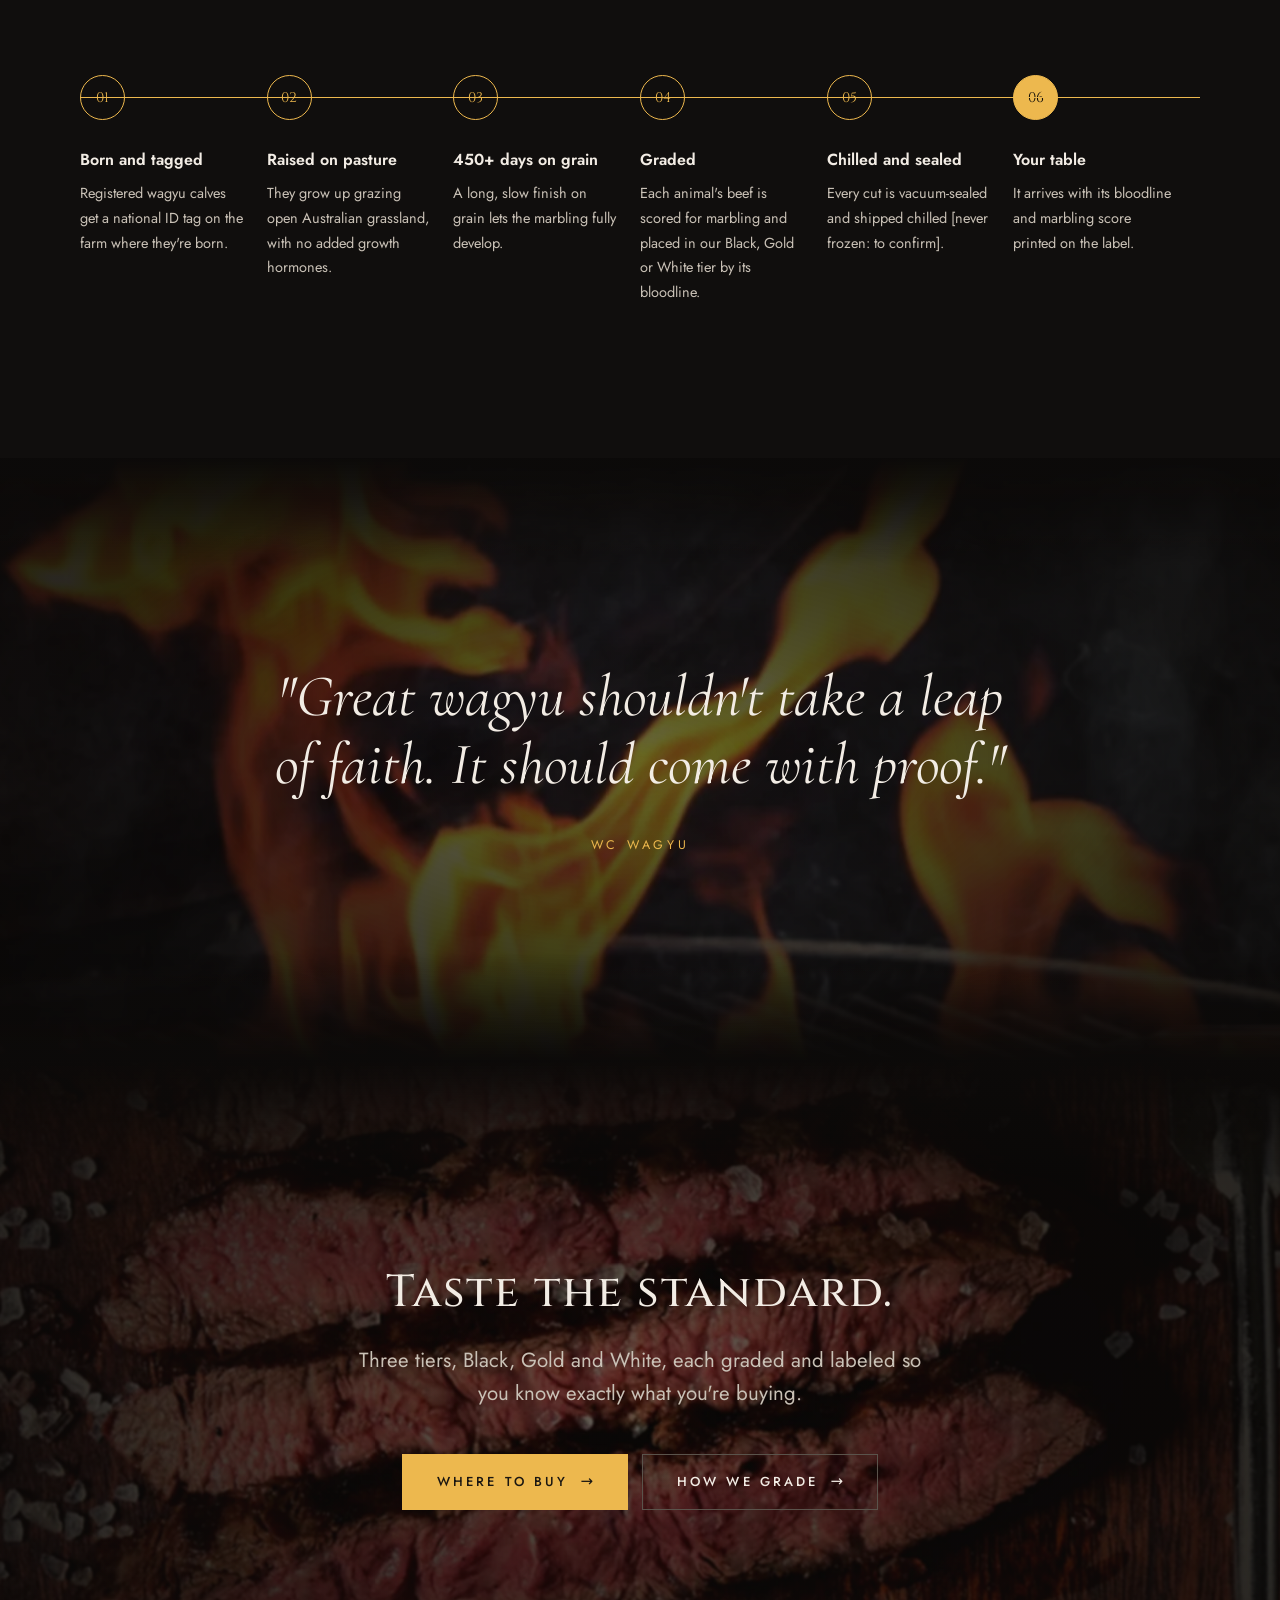
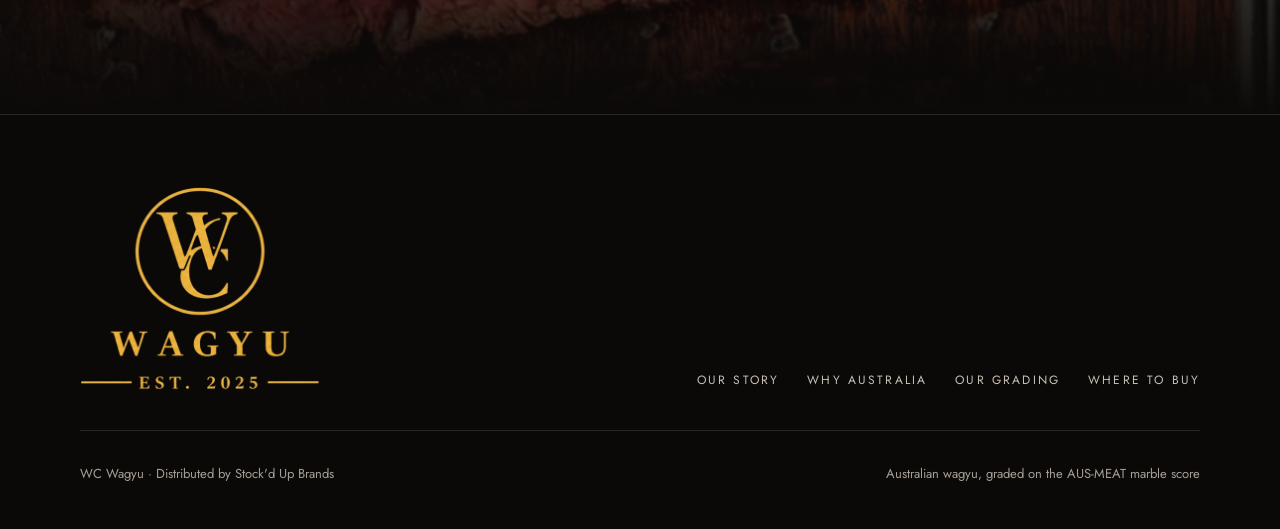
==== commit fb6a0224: "Rebrand to WC Wagyu and refocus the home page on Australian wagyu The header and footer now use the " ====
--- a/index.html
+++ b/index.html
@@ -3,8 +3,8 @@
 <head>
 <meta charset="utf-8">
 <meta name="viewport" content="width=device-width, initial-scale=1">
-<title>Our Story — Windy City Wagyu</title>
-<meta name="description" content="Australian wagyu bred from Japanese bloodlines, officially graded for marbling and fed on grain for at least 450 days. Bloodline and score on every label.">
+<title>Our Story — WC Wagyu</title>
+<meta name="description" content="WC Wagyu: Australian wagyu bred from Japanese bloodlines, fed on grain for at least 450 days and officially graded for marbling. Bloodline and score on every label.">
 <meta name="theme-color" content="#100E0D">
 <link rel="icon" type="image/png" sizes="32x32" href="images/brand/favicon-32.png">
 <link rel="apple-touch-icon" href="images/brand/apple-touch-icon.png">
@@ -19,7 +19,7 @@
 
 <header class="site-header">
 <div class="wrap">
-<a class="brand" href="index.html" aria-label="Windy City Wagyu home"><img src="images/brand/logo-mark.webp" alt="" width="534" height="524"><span>WINDY CITY WAGYU</span></a>
+<a class="brand" href="index.html"><img src="images/brand/logo-horizontal.webp" alt="WC Wagyu" width="1068" height="290"></a>
 <button class="nav-toggle" type="button" aria-label="Menu" aria-expanded="false" aria-controls="site-nav"><span></span><span></span></button>
 <nav id="site-nav" class="nav" aria-label="Main">
 <a href="index.html" aria-current="page">Our Story</a>
@@ -36,33 +36,37 @@
 <div class="hero-media" style="--pos: 70% center"><img src="images/hero-ribeye.webp" alt="A thick-cut wagyu ribeye with fine white marbling on dark slate" width="2400" height="1350" fetchpriority="high"></div>
 <div class="wrap">
 <p class="eyebrow" data-hero="1">Our Story</p>
-<h1 class="display" data-hero="2">Chicago knows steak.</h1>
-<p class="lede" data-hero="3">For more than a century, this city set the standard for American beef. Windy City Wagyu carries that standard forward with Australian wagyu: bred from Japanese bloodlines, officially graded for marbling, and fed on grain for 450 days or more.</p>
+<h1 class="display" data-hero="2">The wagyu we believe in.</h1>
+<p class="lede" data-hero="3">WC Wagyu brings Australian wagyu to American tables: bred from Japanese bloodlines, raised slowly on open pasture and grain, and graded on Australia's official marbling scale. Every label tells you exactly what you're buying.</p>
+<div class="btns" data-hero="4">
+<a class="btn" href="why-australia.html">Why Australia</a>
+<a class="btn btn--ghost" href="shop.html">Where to buy</a>
+</div>
 </div>
 <span class="scroll-cue" aria-hidden="true">Scroll</span>
 </section>
 
-<section class="section" aria-labelledby="city-title">
+<section class="section" aria-labelledby="aus-title">
 <div class="wrap">
 <div class="split split--wide-right">
 <div class="frame-wrap" data-reveal="left">
-<div class="frame frame--portrait frame--corners" data-parallax><img src="images/stockyard-gate.webp" alt="A historic limestone stockyard gate at dusk" width="1400" height="1750" loading="lazy"></div>
+<div class="frame frame--portrait frame--corners" data-parallax><img src="images/wagyu-bull.webp" alt="A Japanese Black wagyu bull in warm barn light" width="1400" height="1750" loading="lazy"></div>
 </div>
 <div>
-<p class="eyebrow" data-reveal>01 · The city</p>
-<h2 id="city-title" class="h2" data-reveal style="--d:.1s">The city that fed a nation</h2>
+<p class="eyebrow" data-reveal>01 · Why Australian wagyu</p>
+<h2 id="aus-title" class="h2" data-reveal style="--d:.1s">Why we're passionate about Australian wagyu</h2>
 <div class="muted" style="margin-top: 36px">
-<p data-reveal style="--d:.15s">On Christmas Day 1865, Chicago's Union Stock Yards opened their gates. For the next 106 years, cattle arrived by rail from across the country, and Chicago became the center of the American beef trade.</p>
-<p data-reveal style="--d:.2s">At their peak, the Yards and the packing houses around them supplied more than 80% of the meat Americans ate. Chicago learned how to judge cattle, how to grade beef and how to cook a great steak, and it never forgot.</p>
-<p data-reveal style="--d:.25s">The Yards closed in 1971, but their stone gate still stands on Exchange Avenue as a National Historic Landmark. And Chicago is still one of America's great steak cities.</p>
+<p data-reveal style="--d:.15s">Wagyu began in Japan, and Japan's best is extraordinary. But we believe Australia raises wagyu best for the way Americans love to eat steak.</p>
+<p data-reveal style="--d:.2s">Australia has the largest herd of 100% wagyu outside Japan, built on Japanese bloodlines its breeders have spent more than 30 years developing. And its cattle are given time: at least 450 days on grain for every animal we sell, compared with about 120 for typical American beef.</p>
+<p data-reveal style="--d:.25s">Australia also shows its work. Every animal is tracked from the farm where it was born, and its beef is graded on the country's official marbling scale. The result is wagyu with deep marbling and real beefy flavor, and a label that tells you exactly what you're getting.</p>
 </div>
 </div>
 </div>
 <div class="stats">
-<div class="stat" data-reveal><div class="stat-num" data-count>1865</div><div class="stat-label">Union Stock Yards open</div></div>
-<div class="stat" data-reveal style="--d:.1s"><div class="stat-num" data-count>106</div><div class="stat-label">years in operation</div></div>
-<div class="stat" data-reveal style="--d:.2s"><div class="stat-num" data-count>80%+</div><div class="stat-label">of America's meat came through Chicago at the Yards' peak</div></div>
-<div class="stat" data-reveal style="--d:.3s"><div class="stat-num" data-count>1879</div><div class="stat-label">the stone Stock Yard Gate is built, and still stands today</div></div>
+<div class="stat" data-reveal><div class="stat-num" data-count>30+</div><div class="stat-label">years of breeding Japanese bloodlines in Australia</div></div>
+<div class="stat" data-reveal style="--d:.1s"><div class="stat-num" data-count>450+</div><div class="stat-label">days on grain for every animal we sell</div></div>
+<div class="stat" data-reveal style="--d:.2s"><div class="stat-num" data-count>MS9+</div><div class="stat-label">the top of the marbling scale, reached by our Black tier</div></div>
+<div class="stat" data-reveal style="--d:.3s"><div class="stat-num" data-count>100%</div><div class="stat-label">of our cattle traced from the farm where they were born</div></div>
 </div>
 </div>
 </section>
@@ -79,8 +83,8 @@
 </div>
 <div class="muted">
 <p class="lede" data-reveal>Wagyu is the most celebrated beef in the world, and one of the most confusing to buy. The same word is used for an animal that's half wagyu and one that's 100% wagyu. Grades are quoted on different scales. Too often, you're asked to take the price on faith.</p>
-<p data-reveal style="--d:.1s">We started Windy City Wagyu to change that. Every cut we sell comes from Australian cattle with registered Japanese bloodlines, is graded on Australia's official marbling scale, and has its bloodline and its grade printed on the label.</p>
-<p class="placeholder-note" data-reveal style="--d:.2s">[FOUNDER STORY: who started Windy City Wagyu, the moment that sparked it, and the personal connection to Chicago. Two or three sentences in your own words.]</p>
+<p data-reveal style="--d:.1s">We started WC Wagyu to change that. Every cut we sell comes from Australian cattle with registered Japanese bloodlines, is graded on Australia's official marbling scale, and has its bloodline and its grade printed on the label.</p>
+<p class="placeholder-note" data-reveal style="--d:.2s">[FOUNDER STORY: who started WC Wagyu, what sparked it, and why Australian wagyu in particular. Two or three sentences in your own words.]</p>
 </div>
 </div>
 </div>
@@ -123,27 +127,12 @@
 </div>
 </section>
 
-<section class="section section--alt" aria-labelledby="people-title">
-<div class="wrap">
-<div class="section-head">
-<p class="eyebrow" data-reveal>05 · The people</p>
-<h2 id="people-title" class="h2" data-reveal style="--d:.1s">Chefs, producers and distributors</h2>
-<p class="muted" data-reveal style="--d:.2s">Windy City Wagyu is brought to you by Stock'd Up Brands, a team with backgrounds as chefs, producers and distributors. We vet every product before we put our name on it.</p>
-</div>
-<div class="people">
-<div class="person" data-reveal><div class="portrait" role="img" aria-label="Portrait placeholder">[PORTRAIT]</div><h3>[Name]</h3><p>[Role · one line on their background]</p></div>
-<div class="person" data-reveal style="--d:.1s"><div class="portrait" role="img" aria-label="Portrait placeholder">[PORTRAIT]</div><h3>[Name]</h3><p>[Role · one line on their background]</p></div>
-<div class="person" data-reveal style="--d:.2s"><div class="portrait" role="img" aria-label="Portrait placeholder">[PORTRAIT]</div><h3>[Name]</h3><p>[Role · one line on their background]</p></div>
-</div>
-</div>
-</section>
-
 <section class="photo-section center" aria-labelledby="quote-title">
 <div class="frame" data-parallax><img src="images/real-flames.webp" alt="" width="1600" height="2539" loading="lazy" style="object-position: center 42%"></div>
 <div class="wrap wrap--narrow">
 <h2 id="quote-title" class="visually-hidden">Our promise</h2>
-<p class="quote" data-reveal style="--d:.1s">"Chicago taught America what a great steak should be. We are holding wagyu to that standard."</p>
-<p class="attribution" data-reveal style="--d:.25s">[Founder name], Windy City Wagyu</p>
+<p class="quote" data-reveal style="--d:.1s">"Great wagyu shouldn't take a leap of faith. It should come with proof."</p>
+<p class="attribution" data-reveal style="--d:.25s">WC Wagyu</p>
 </div>
 </section>
 
@@ -164,7 +153,7 @@
 <footer class="site-footer">
 <div class="wrap">
 <div class="footer-top">
-<a class="footer-brand" href="index.html"><img src="images/brand/logo-lockup.webp" alt="Windy City Wagyu, est. 2025, Australian wagyu" width="1316" height="1119" loading="lazy"></a>
+<a class="footer-brand" href="index.html"><img src="images/brand/logo-stacked.webp" alt="WC Wagyu, est. 2025" width="968" height="817" loading="lazy"></a>
 <nav class="footer-nav" aria-label="Footer">
 <a href="index.html">Our Story</a>
 <a href="why-australia.html">Why Australia</a>
@@ -173,10 +162,9 @@
 </nav>
 </div>
 <div class="footer-meta">
-<span>Windy City Wagyu · Distributed by Stock'd Up Brands</span>
+<span>WC Wagyu · Distributed by Stock'd Up Brands</span>
 <span>Australian wagyu, graded on the AUS-MEAT marble score</span>
 </div>
-<p class="footer-sources">Stock Yards history: Union Stock Yards, Wikipedia.</p>
 </div>
 </footer>
 
--- a/styles.css
+++ b/styles.css
@@ -1,4 +1,4 @@
-/* Windy City Wagyu — shared design system */
+/* WC Wagyu — shared design system */
 
 :root {
   --ink: #0B0908;
@@ -94,9 +94,9 @@
   text-decoration: none;
   white-space: nowrap;
 }
-.brand img { width: 46px; height: auto; transition: width .4s var(--ease); }
-.site-header.is-scrolled .brand img { width: 38px; }
-@media (max-width: 420px) { .brand { font-size: 14px; gap: 10px; letter-spacing: .14em; } .brand img { width: 36px; } }
+.brand img { width: auto; height: 46px; transition: height .4s var(--ease); }
+.site-header.is-scrolled .brand img { height: 38px; }
+@media (max-width: 420px) { .brand img { height: 38px; } }
 .brand:hover { color: var(--gold-hi); }
 .nav { display: flex; gap: 36px; }
 .nav a {
@@ -529,20 +529,6 @@
   .steps h3 { margin: 10px 0 6px; }
 }
 
-/* ---------- People ---------- */
-.people { display: grid; grid-template-columns: repeat(auto-fit, minmax(260px, 1fr)); gap: 28px; }
-.person .portrait {
-  aspect-ratio: 4 / 5;
-  display: flex; align-items: center; justify-content: center;
-  background: linear-gradient(160deg, #26211C, #171412);
-  border: 1px solid var(--line);
-  color: #6B635A;
-  font-size: 12px;
-  letter-spacing: .16em;
-}
-.person h3 { margin: 20px 0 4px; font-size: 18px; font-weight: 600; }
-.person p { margin: 0; font-size: 14px; color: var(--text-3); }
-
 /* ---------- Quote ---------- */
 .quote { font-family: var(--serif); font-weight: 400; font-style: italic; font-size: clamp(34px, 4.6vw, 60px); line-height: 1.16; margin: 0; text-wrap: balance; }
 .quote-mark { display: block; font-family: var(--serif); font-size: 120px; line-height: .6; color: var(--gold); height: 54px; }
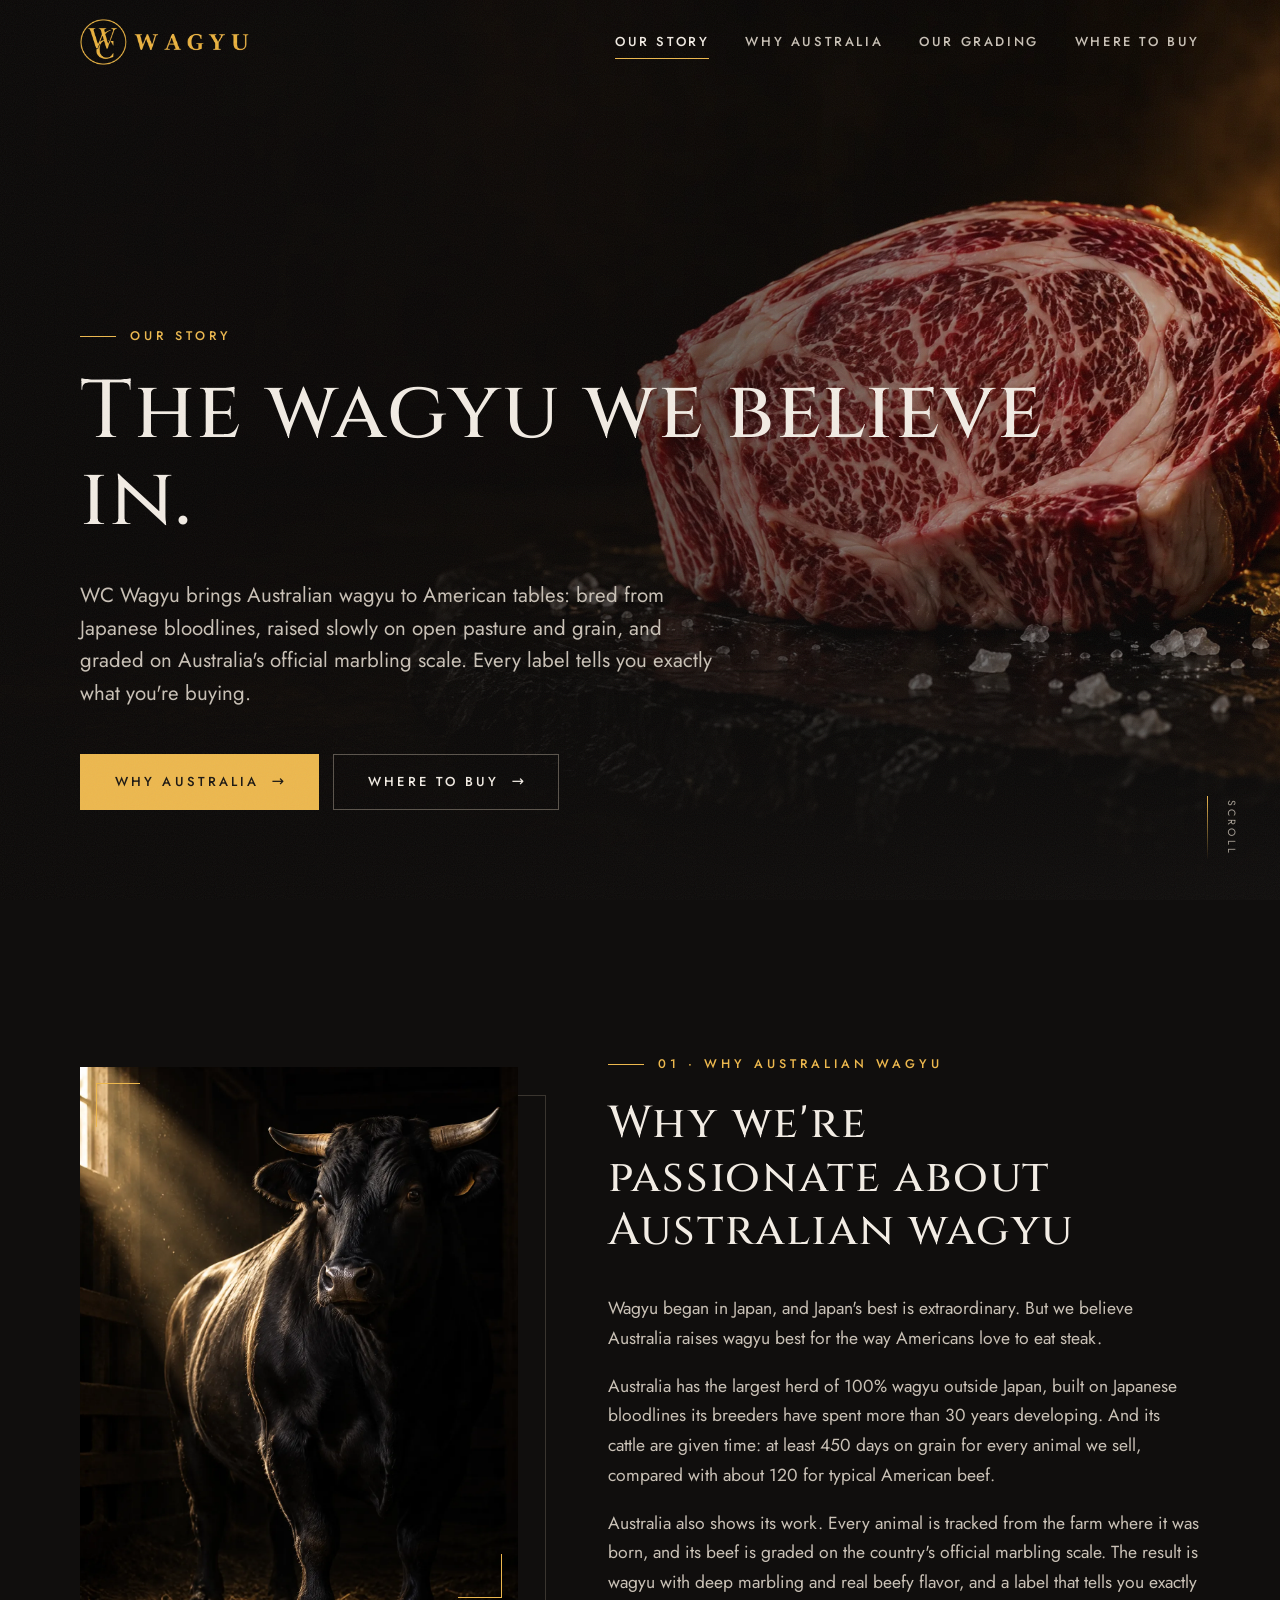
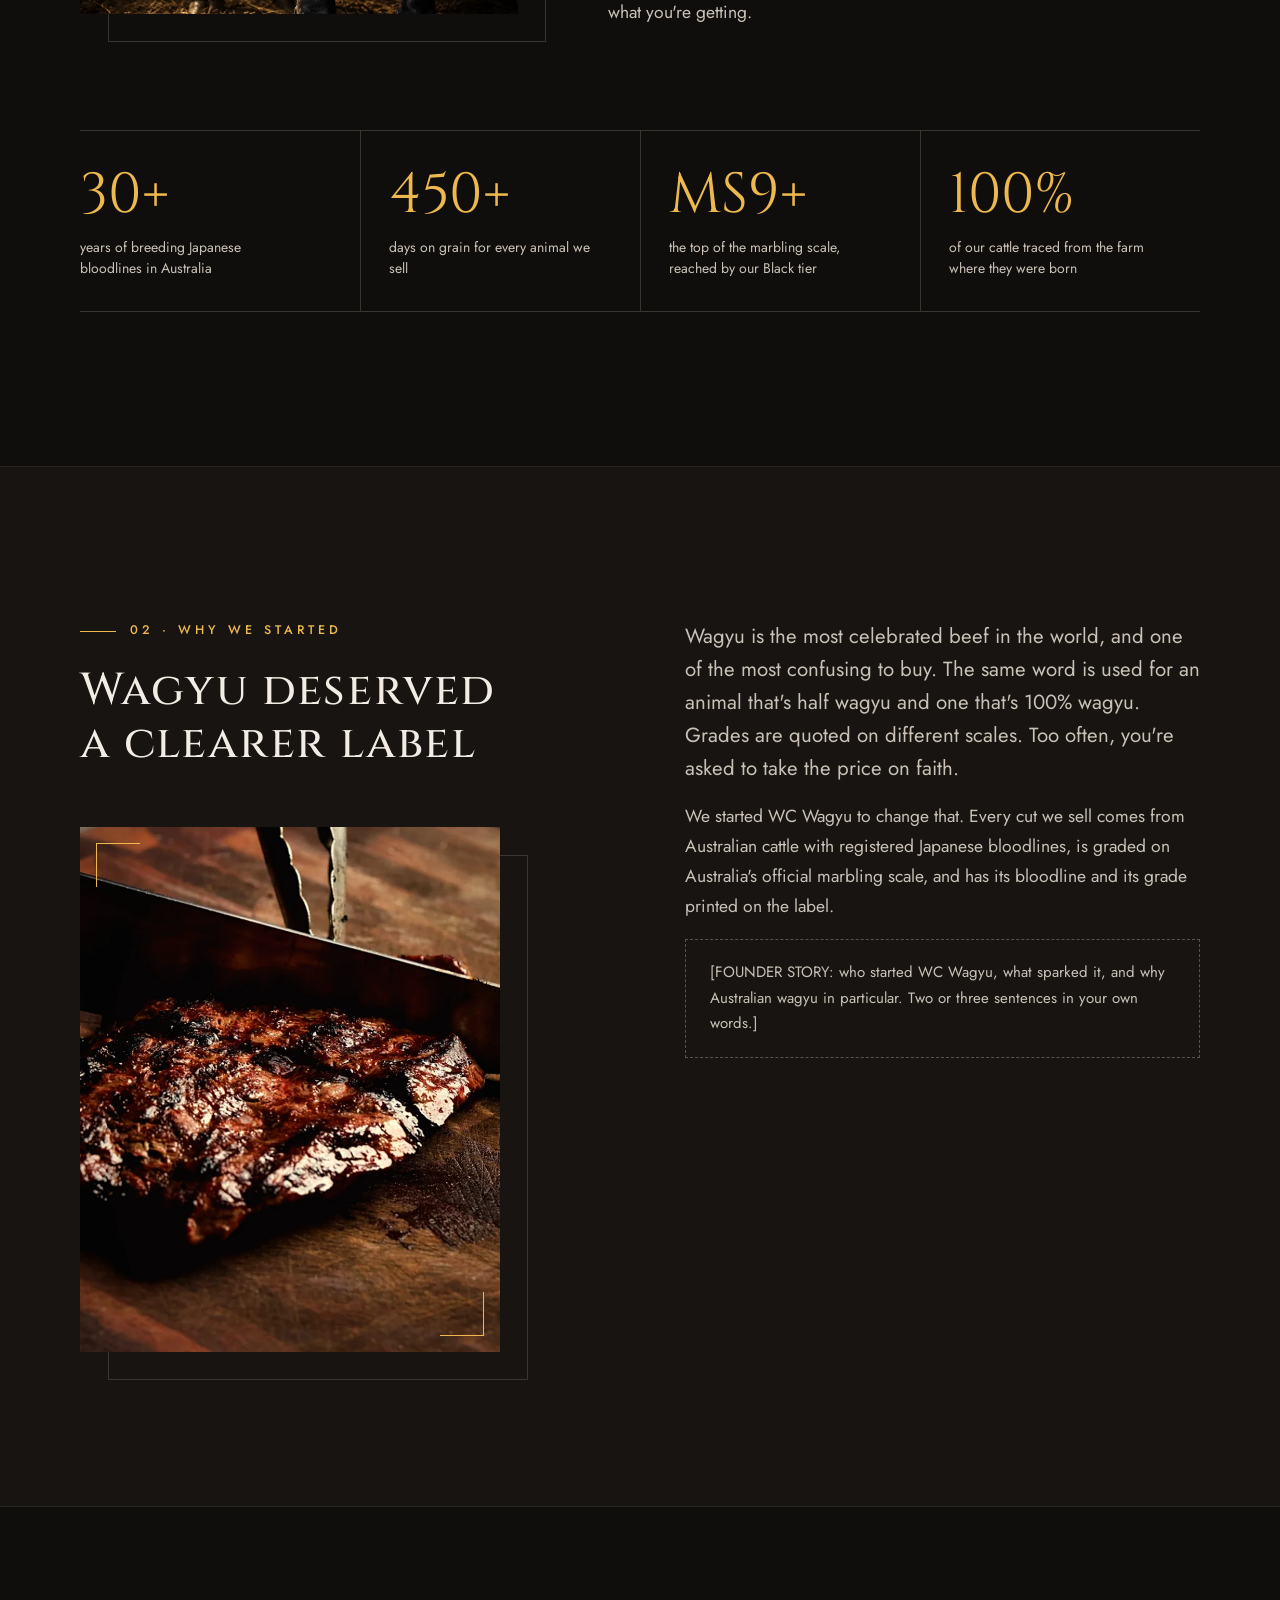
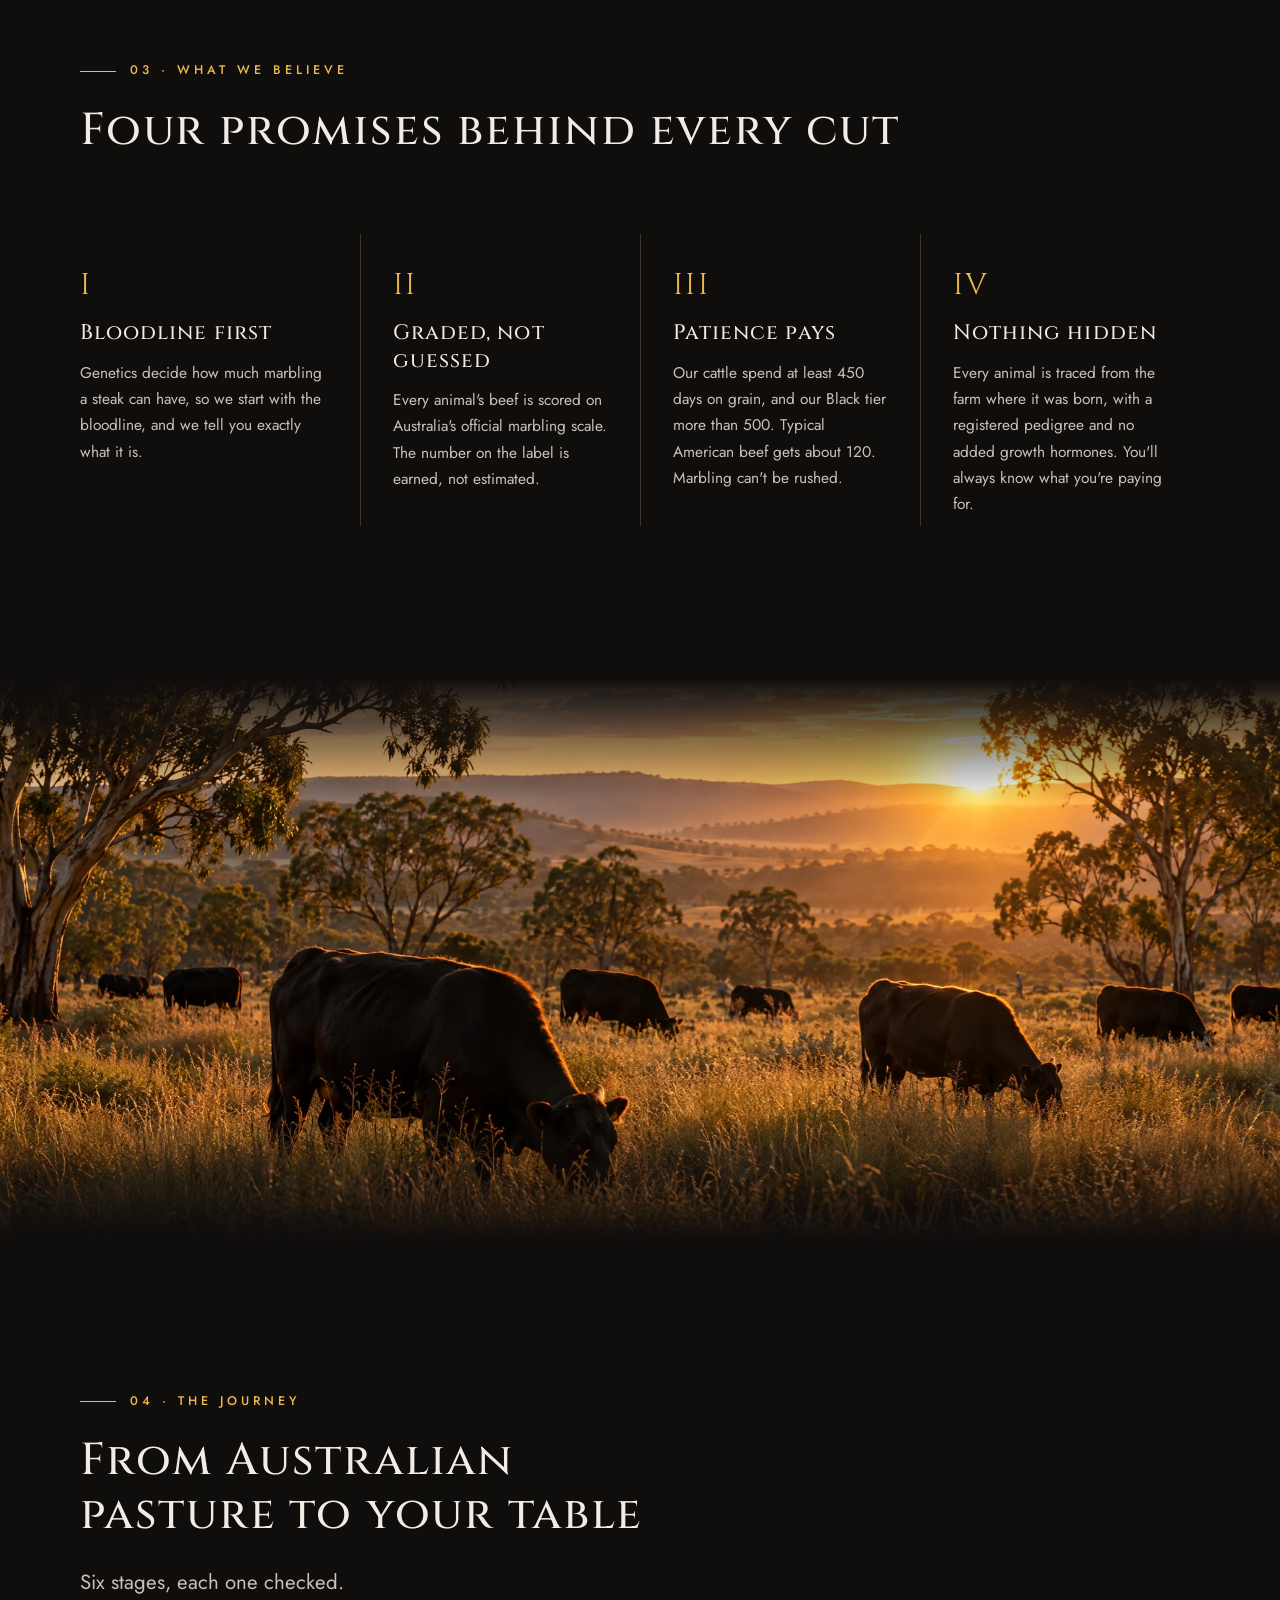
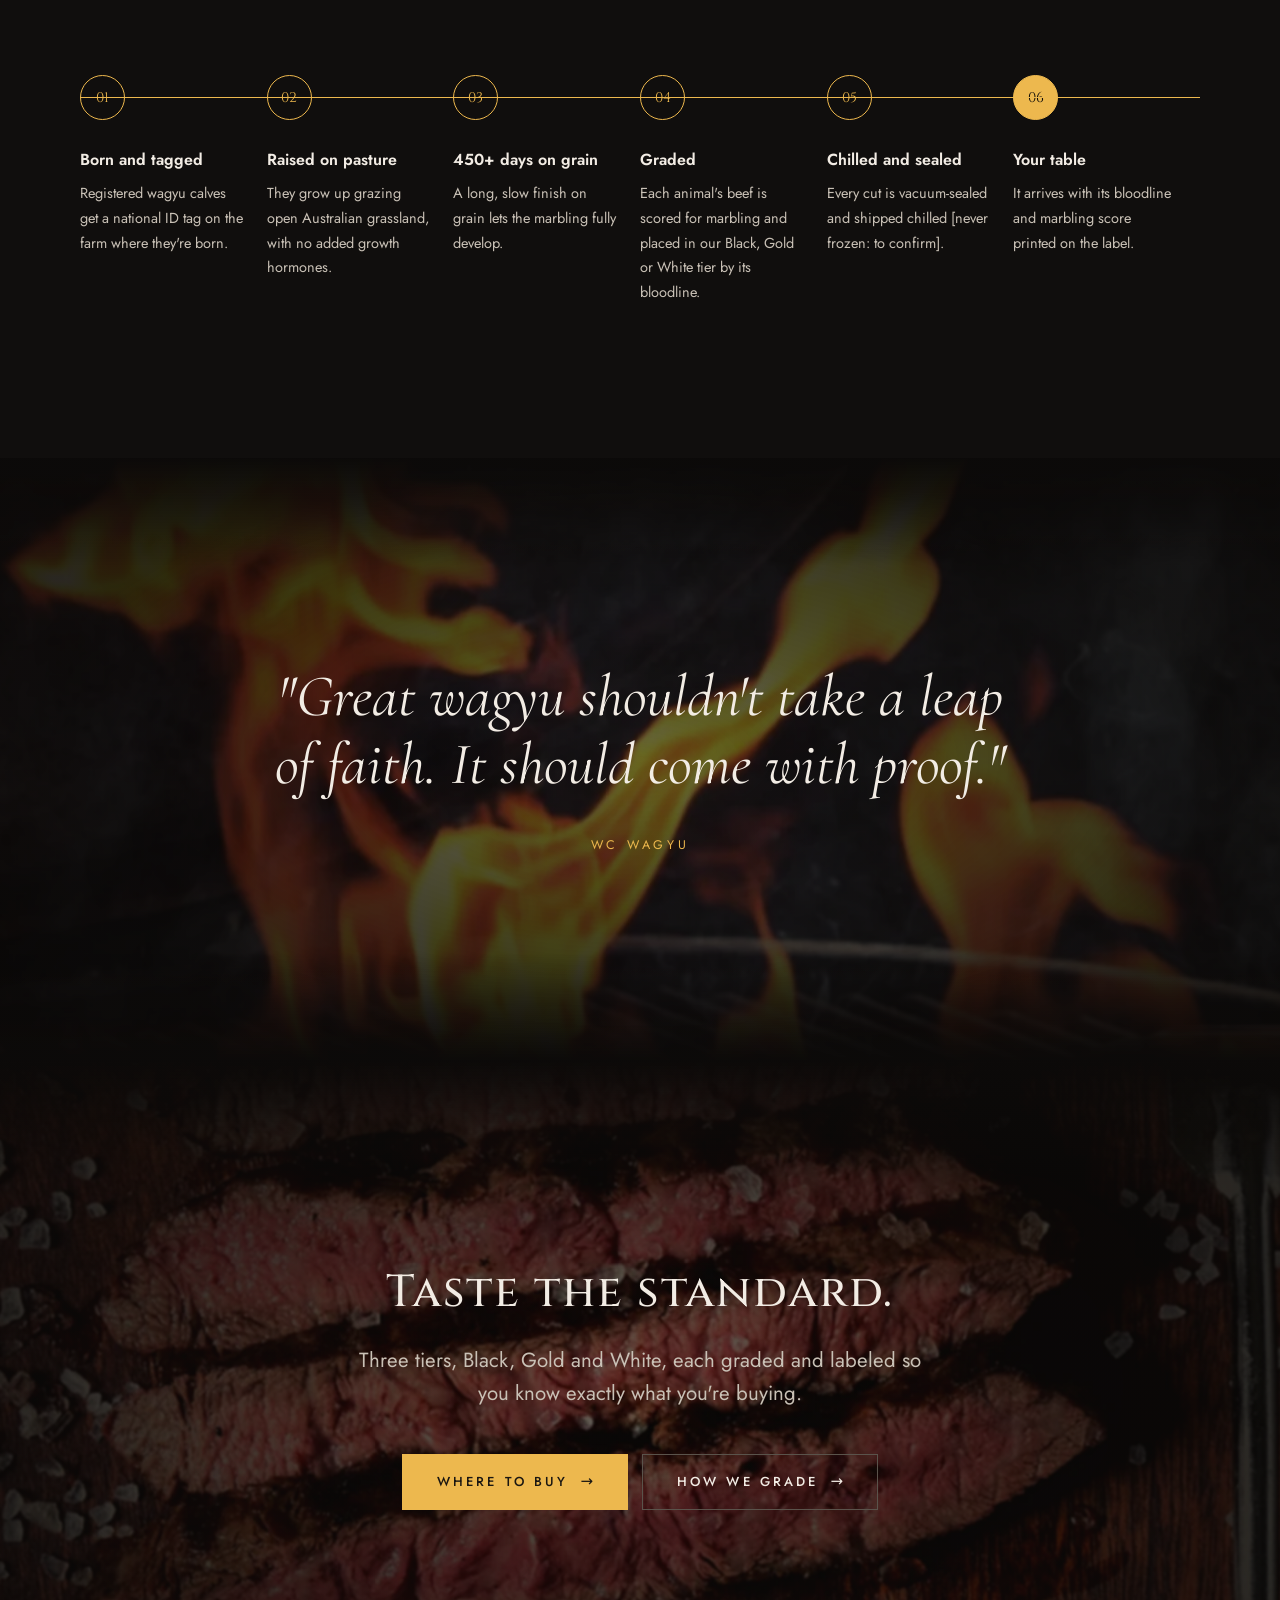
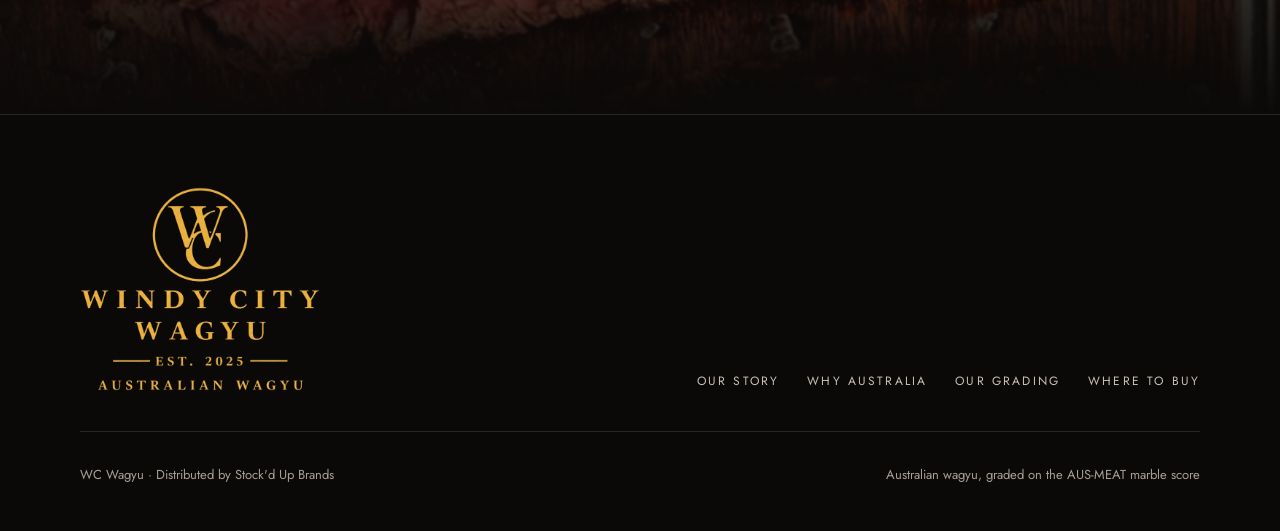
==== commit 96cfde52: "Restore the original full logo in the footer The footer goes back to the original lockup (WC monogra" ====
--- a/index.html
+++ b/index.html
@@ -153,7 +153,7 @@
 <footer class="site-footer">
 <div class="wrap">
 <div class="footer-top">
-<a class="footer-brand" href="index.html"><img src="images/brand/logo-stacked.webp" alt="WC Wagyu, est. 2025" width="968" height="817" loading="lazy"></a>
+<a class="footer-brand" href="index.html"><img src="images/brand/logo-lockup.webp" alt="Windy City Wagyu, est. 2025, Australian wagyu" width="1316" height="1119" loading="lazy"></a>
 <nav class="footer-nav" aria-label="Footer">
 <a href="index.html">Our Story</a>
 <a href="why-australia.html">Why Australia</a>
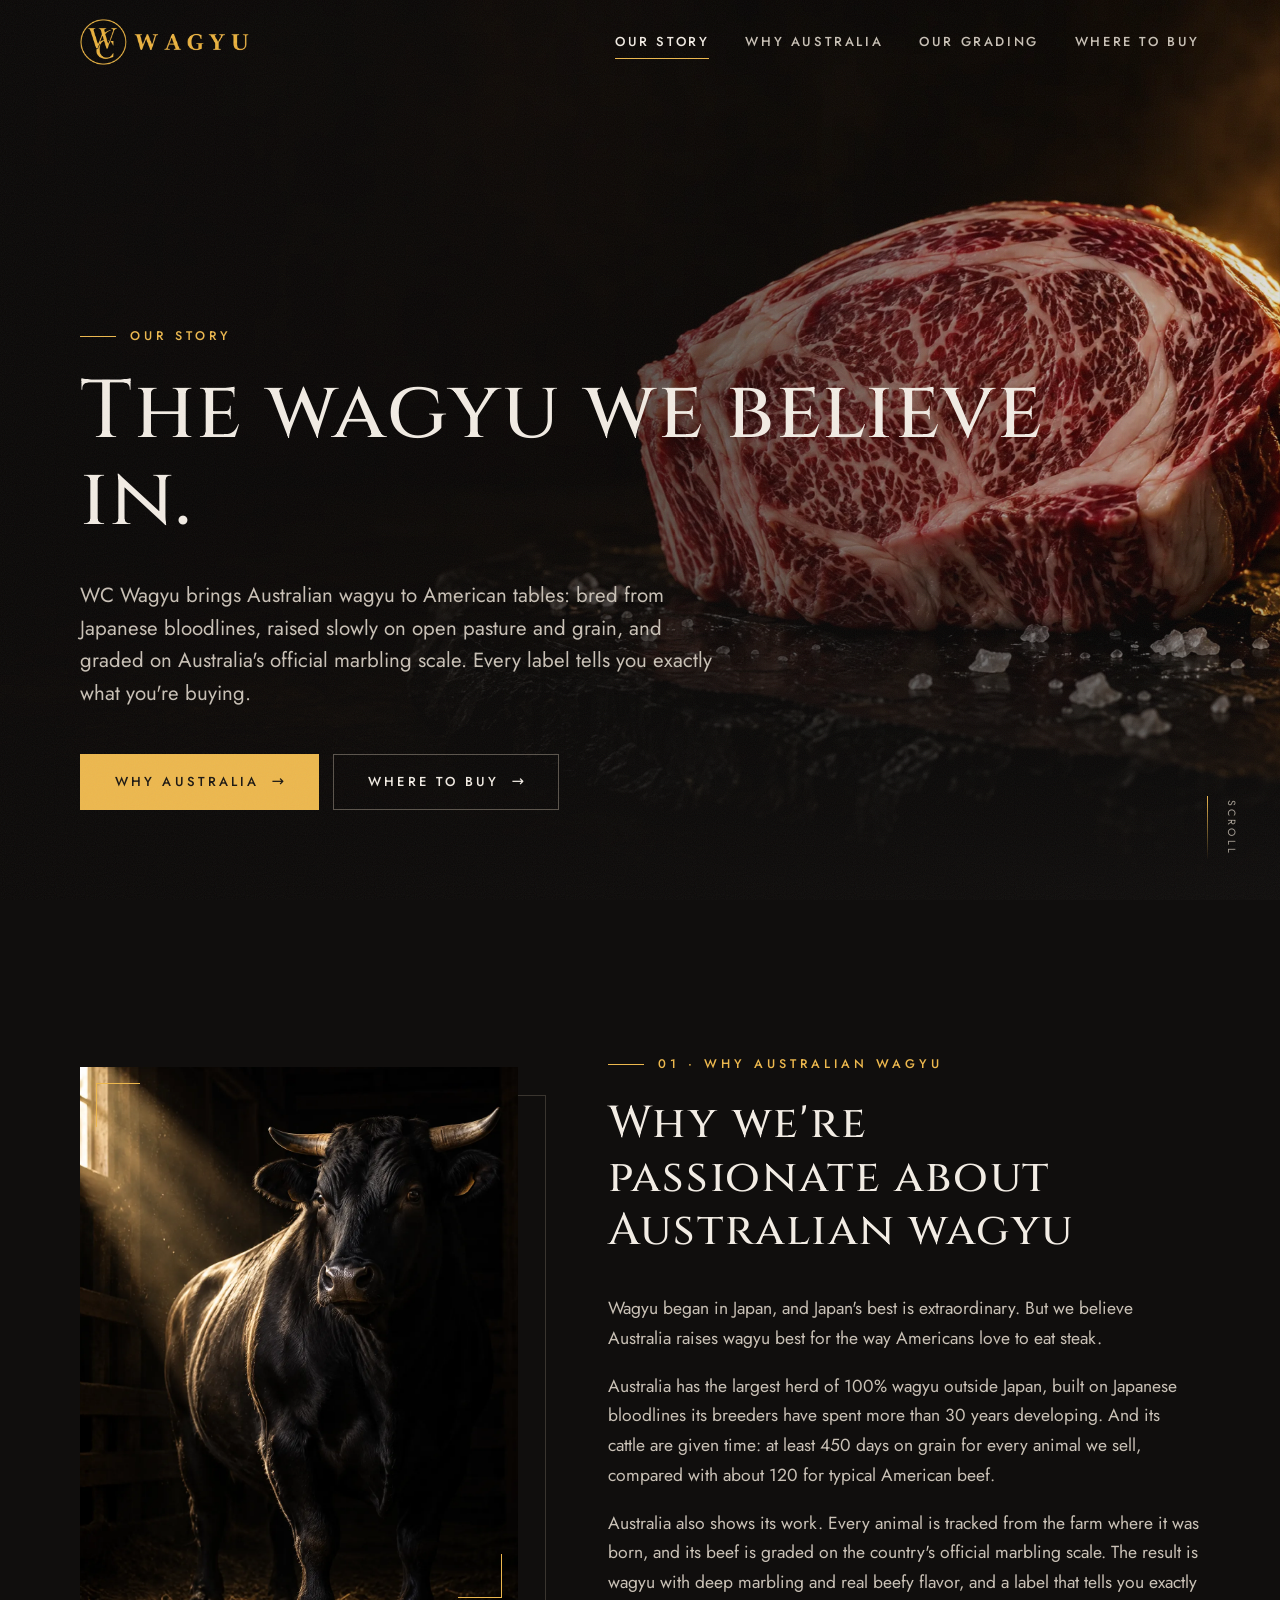
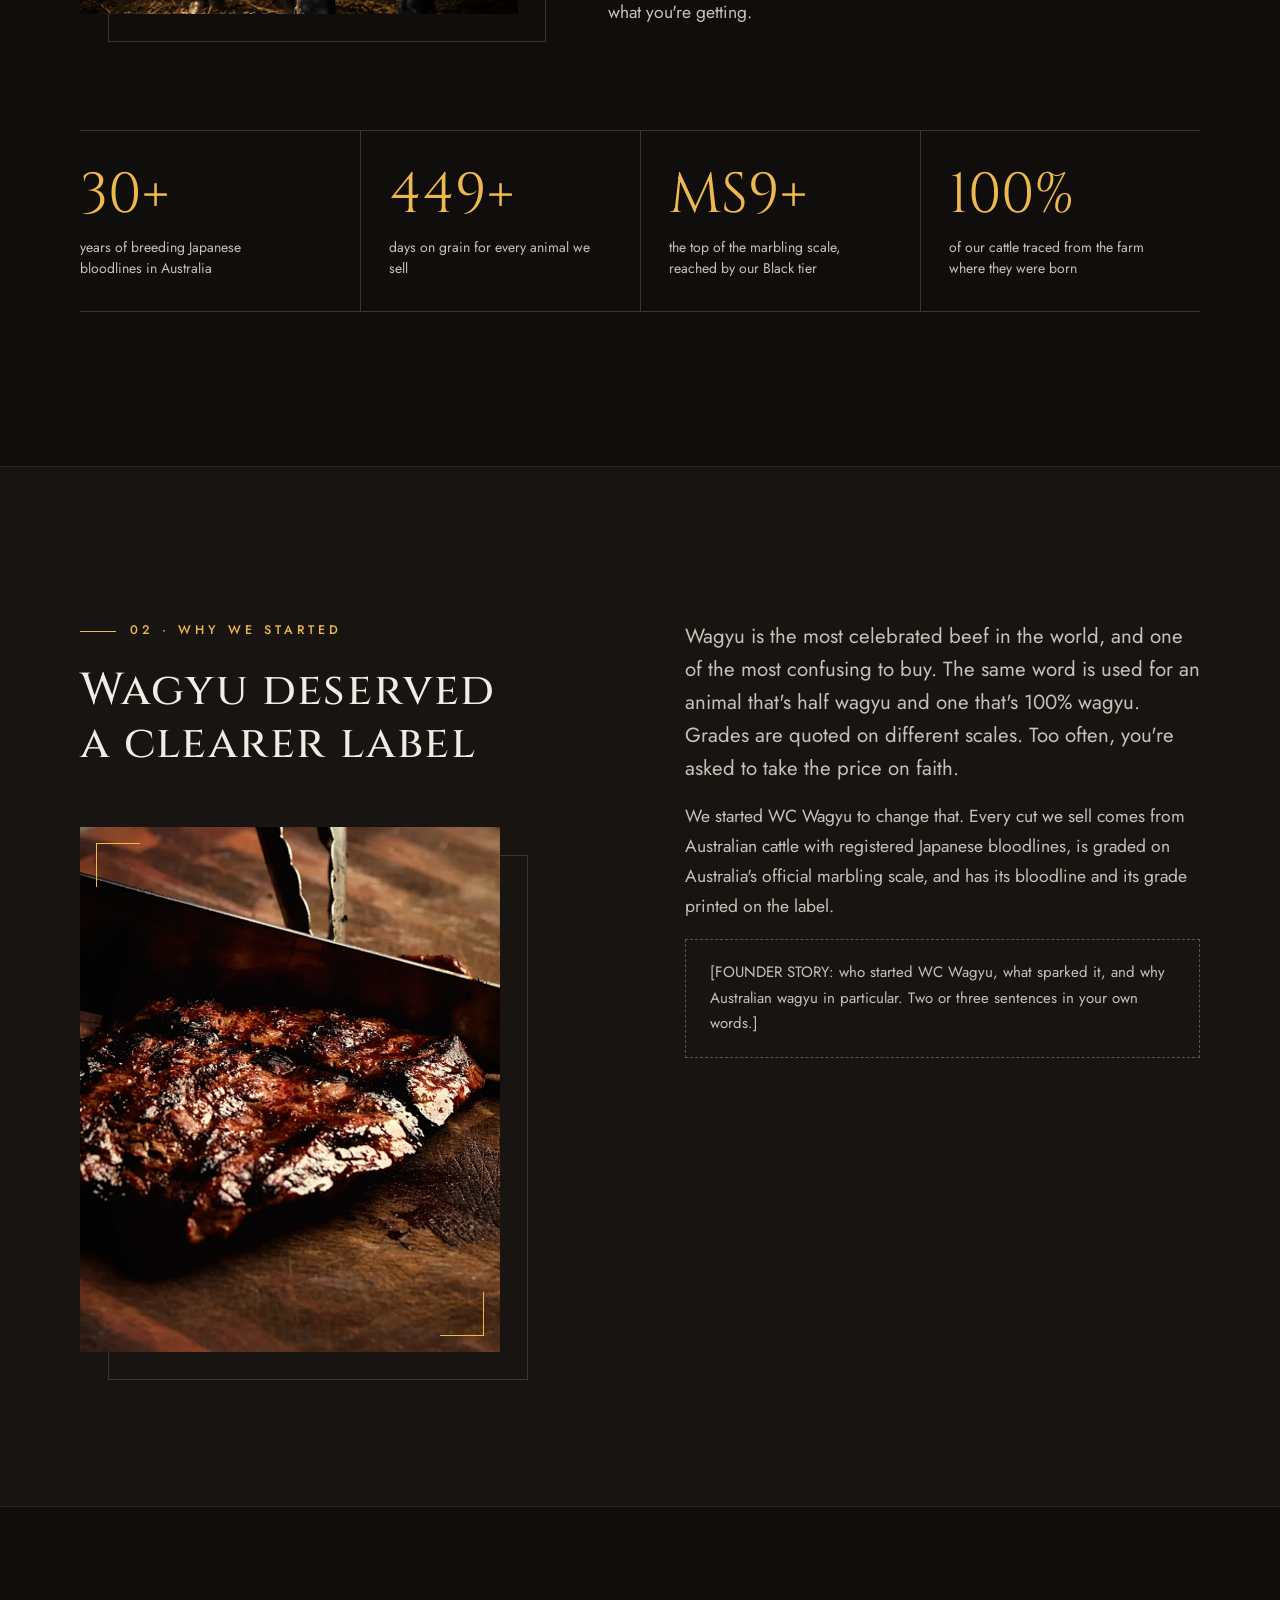
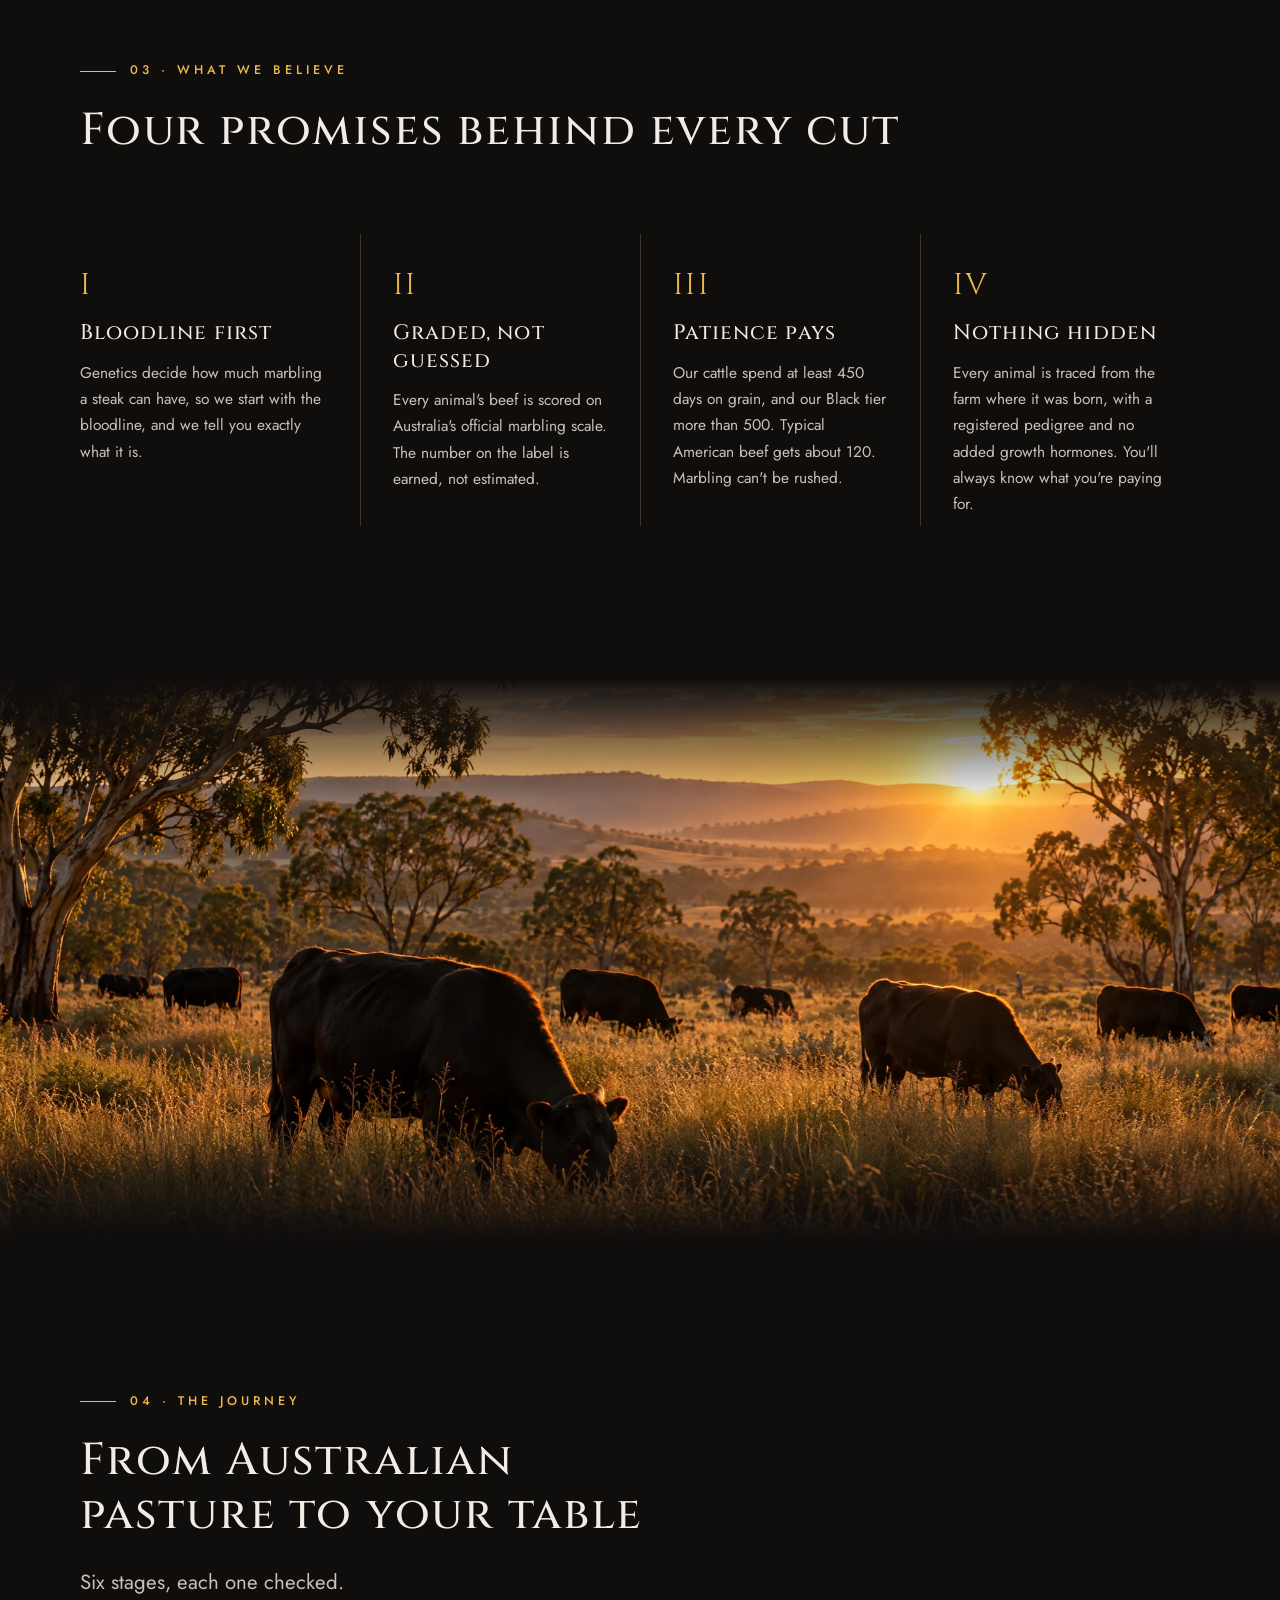
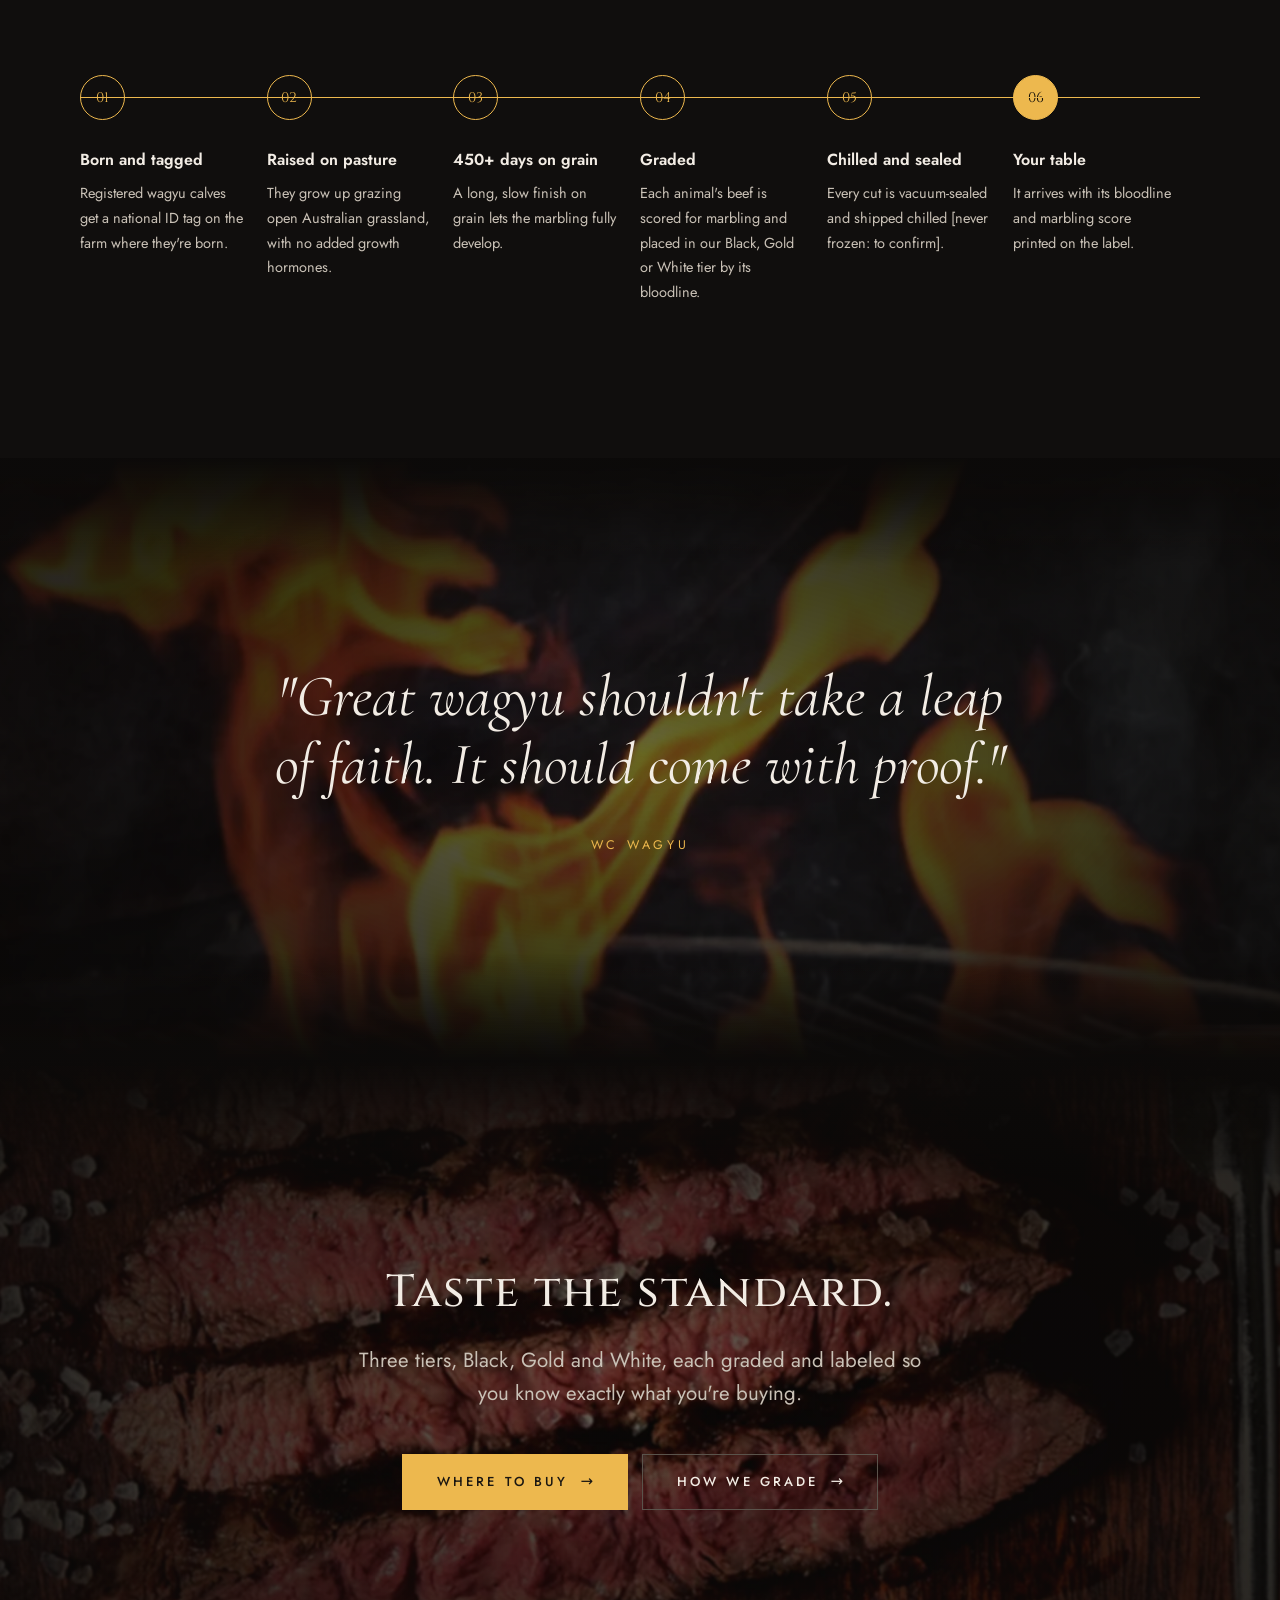
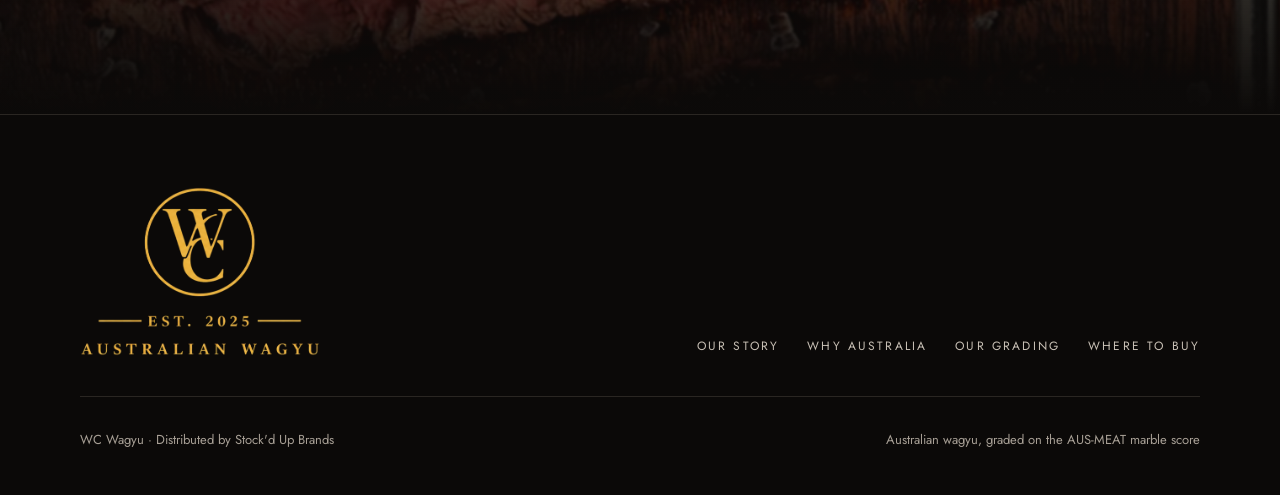
==== commit 3c6df797: "Drop the Windy City Wagyu lines from the footer logo The footer keeps the original artwork's WC mono" ====
--- a/index.html
+++ b/index.html
@@ -153,7 +153,7 @@
 <footer class="site-footer">
 <div class="wrap">
 <div class="footer-top">
-<a class="footer-brand" href="index.html"><img src="images/brand/logo-lockup.webp" alt="Windy City Wagyu, est. 2025, Australian wagyu" width="1316" height="1119" loading="lazy"></a>
+<a class="footer-brand" href="index.html"><img src="images/brand/logo-footer.webp" alt="WC Wagyu, est. 2025, Australian wagyu" width="1137" height="800" loading="lazy"></a>
 <nav class="footer-nav" aria-label="Footer">
 <a href="index.html">Our Story</a>
 <a href="why-australia.html">Why Australia</a>
